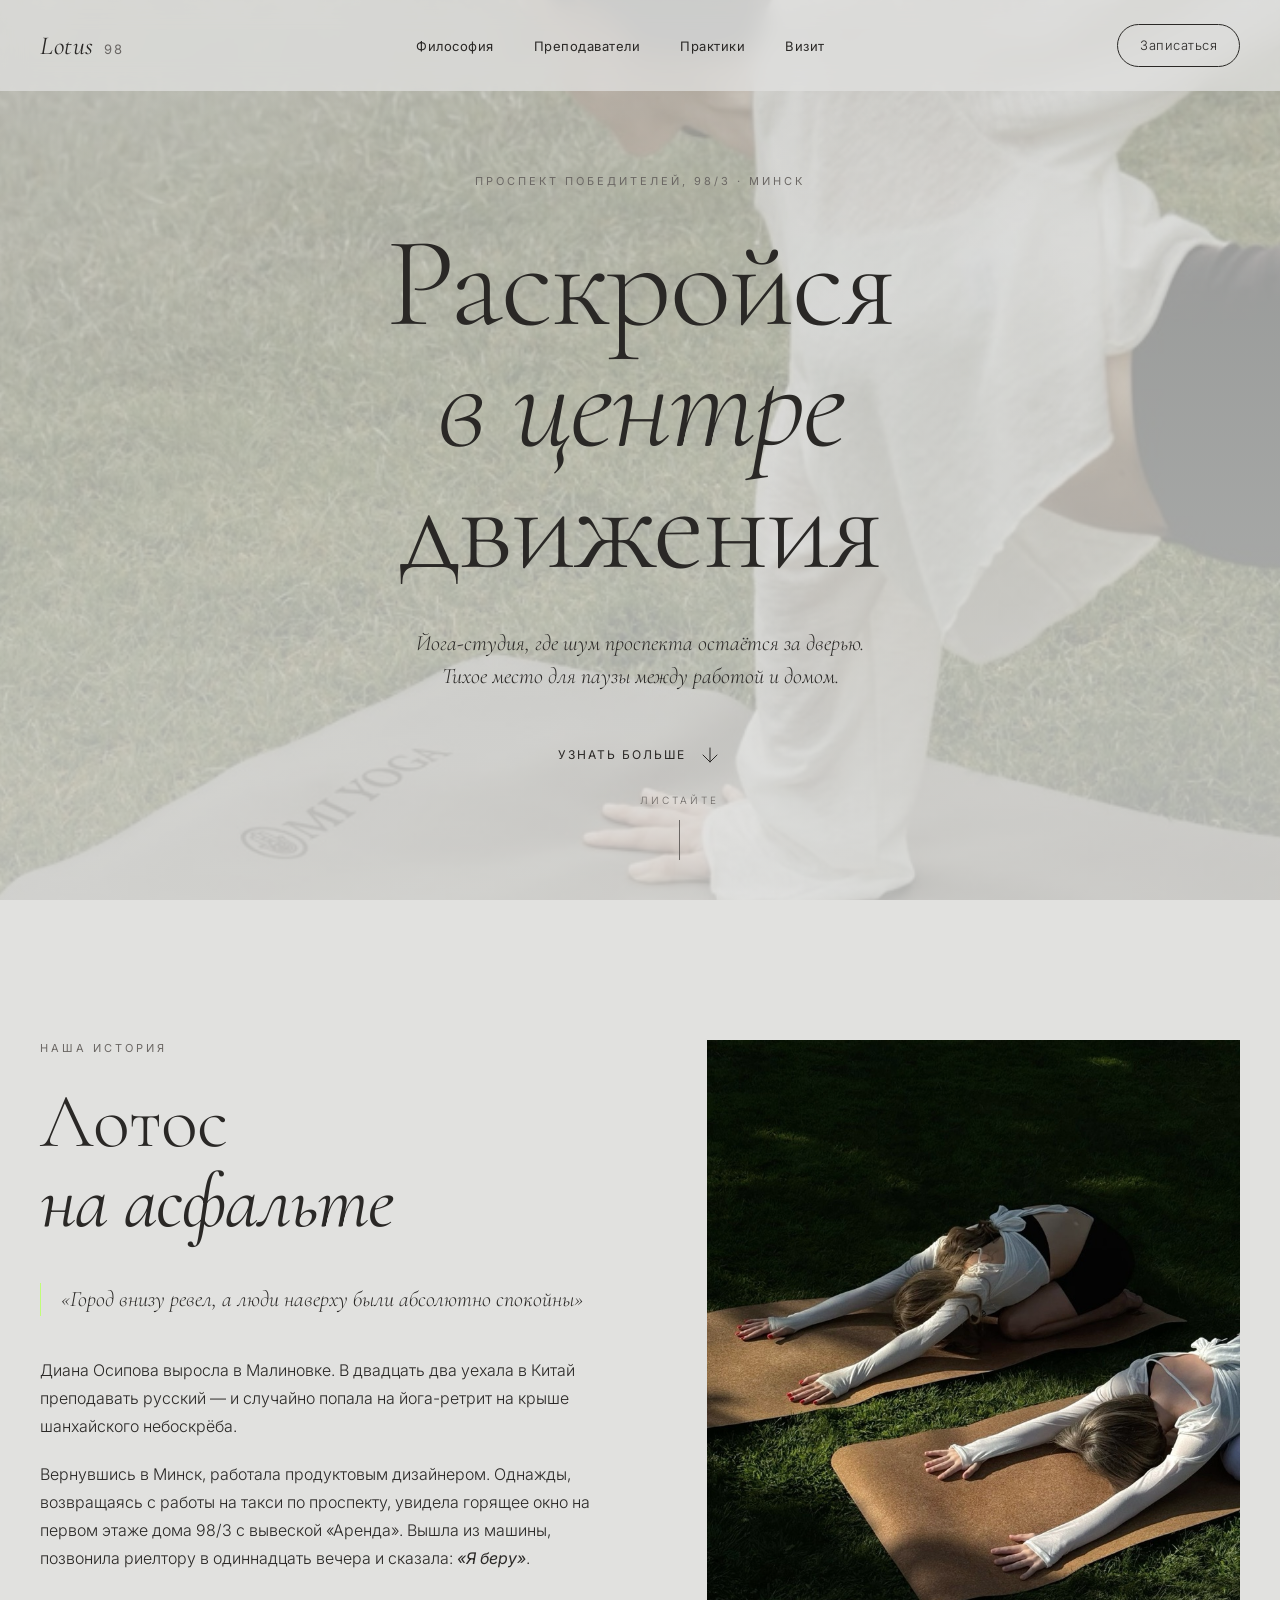
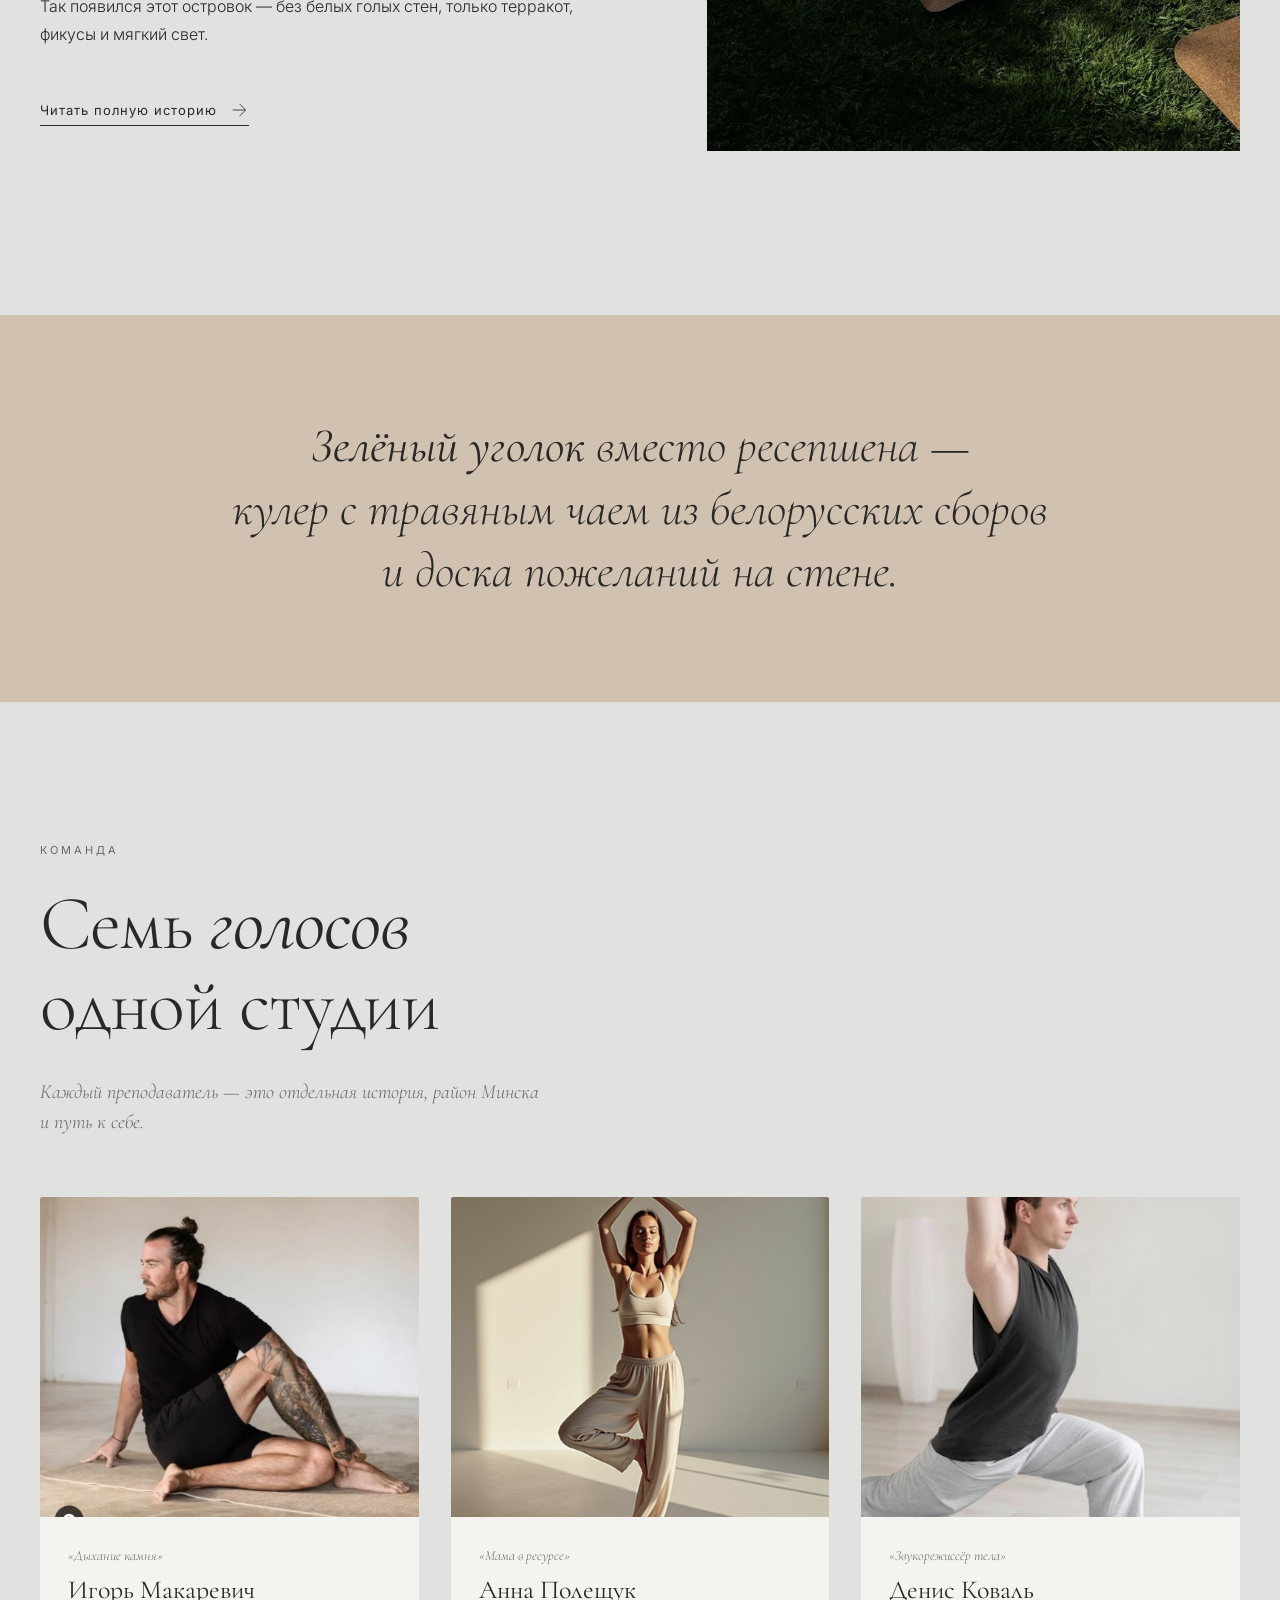
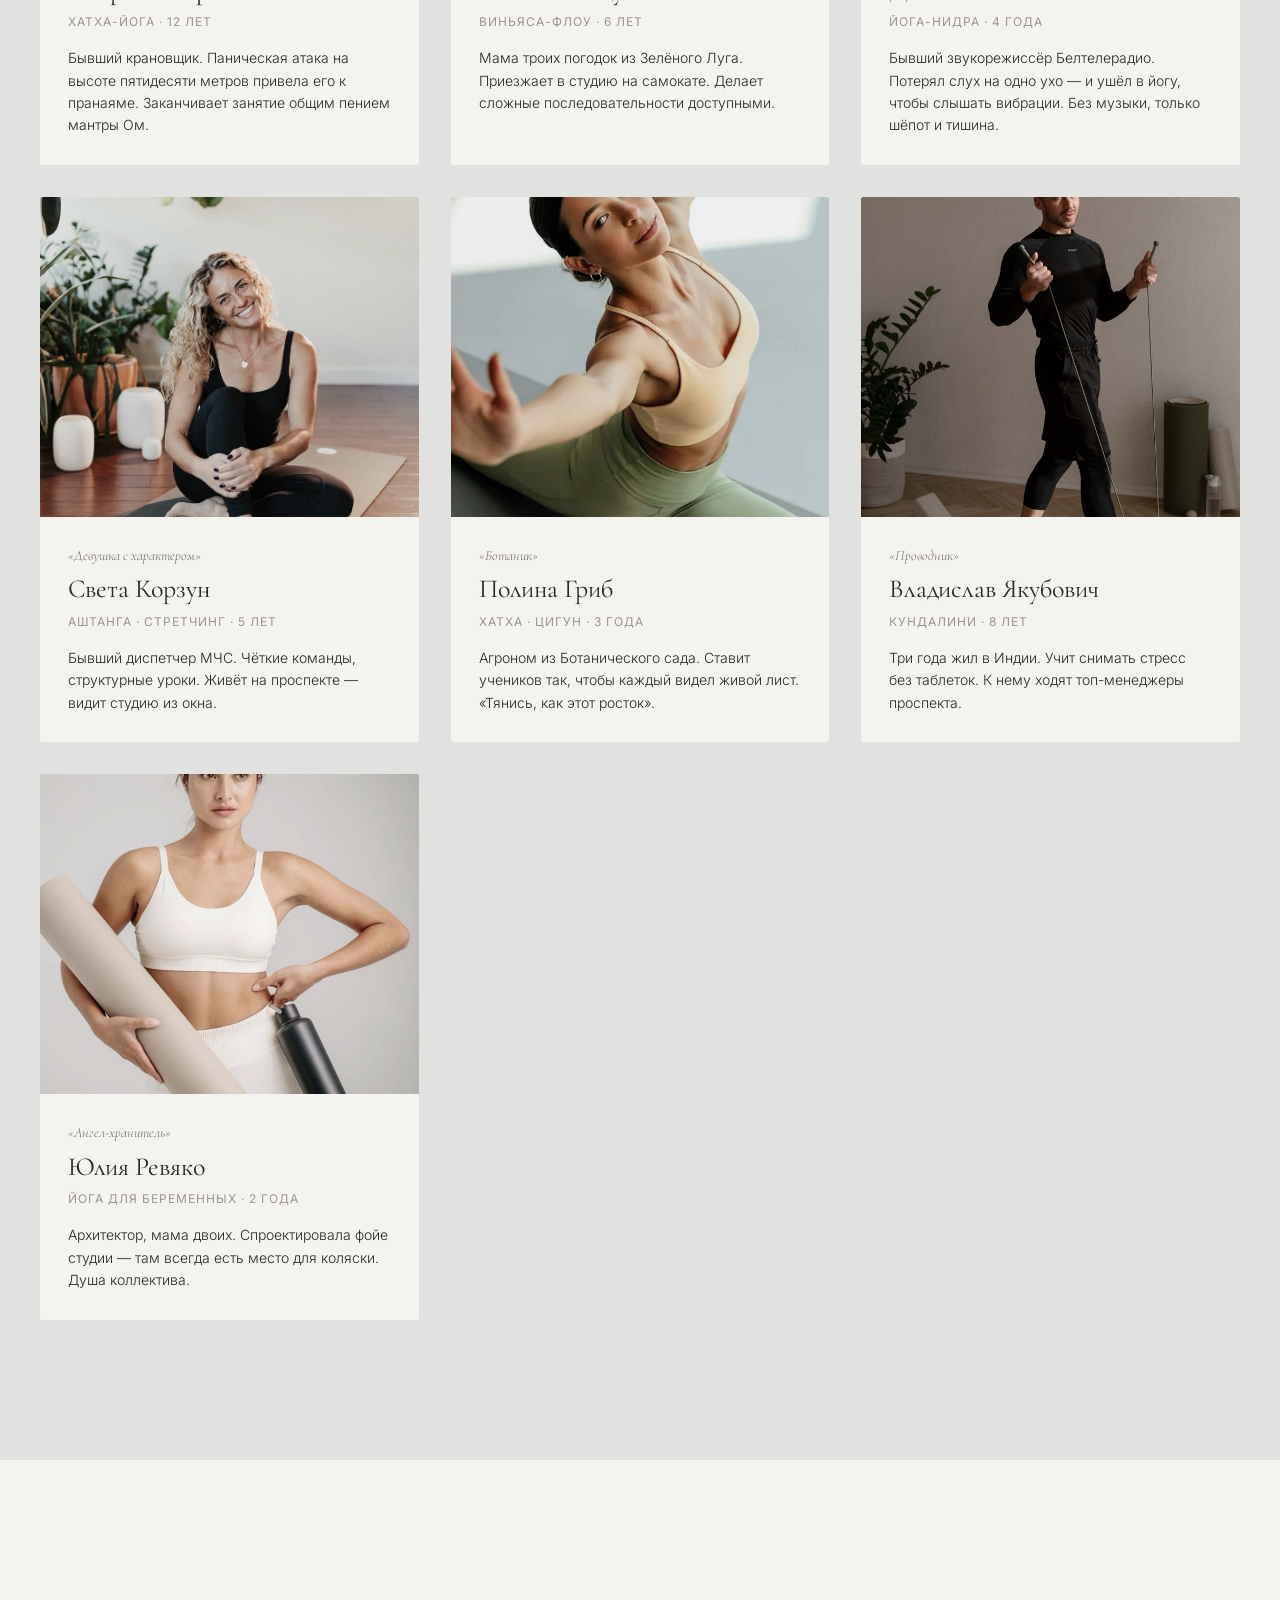
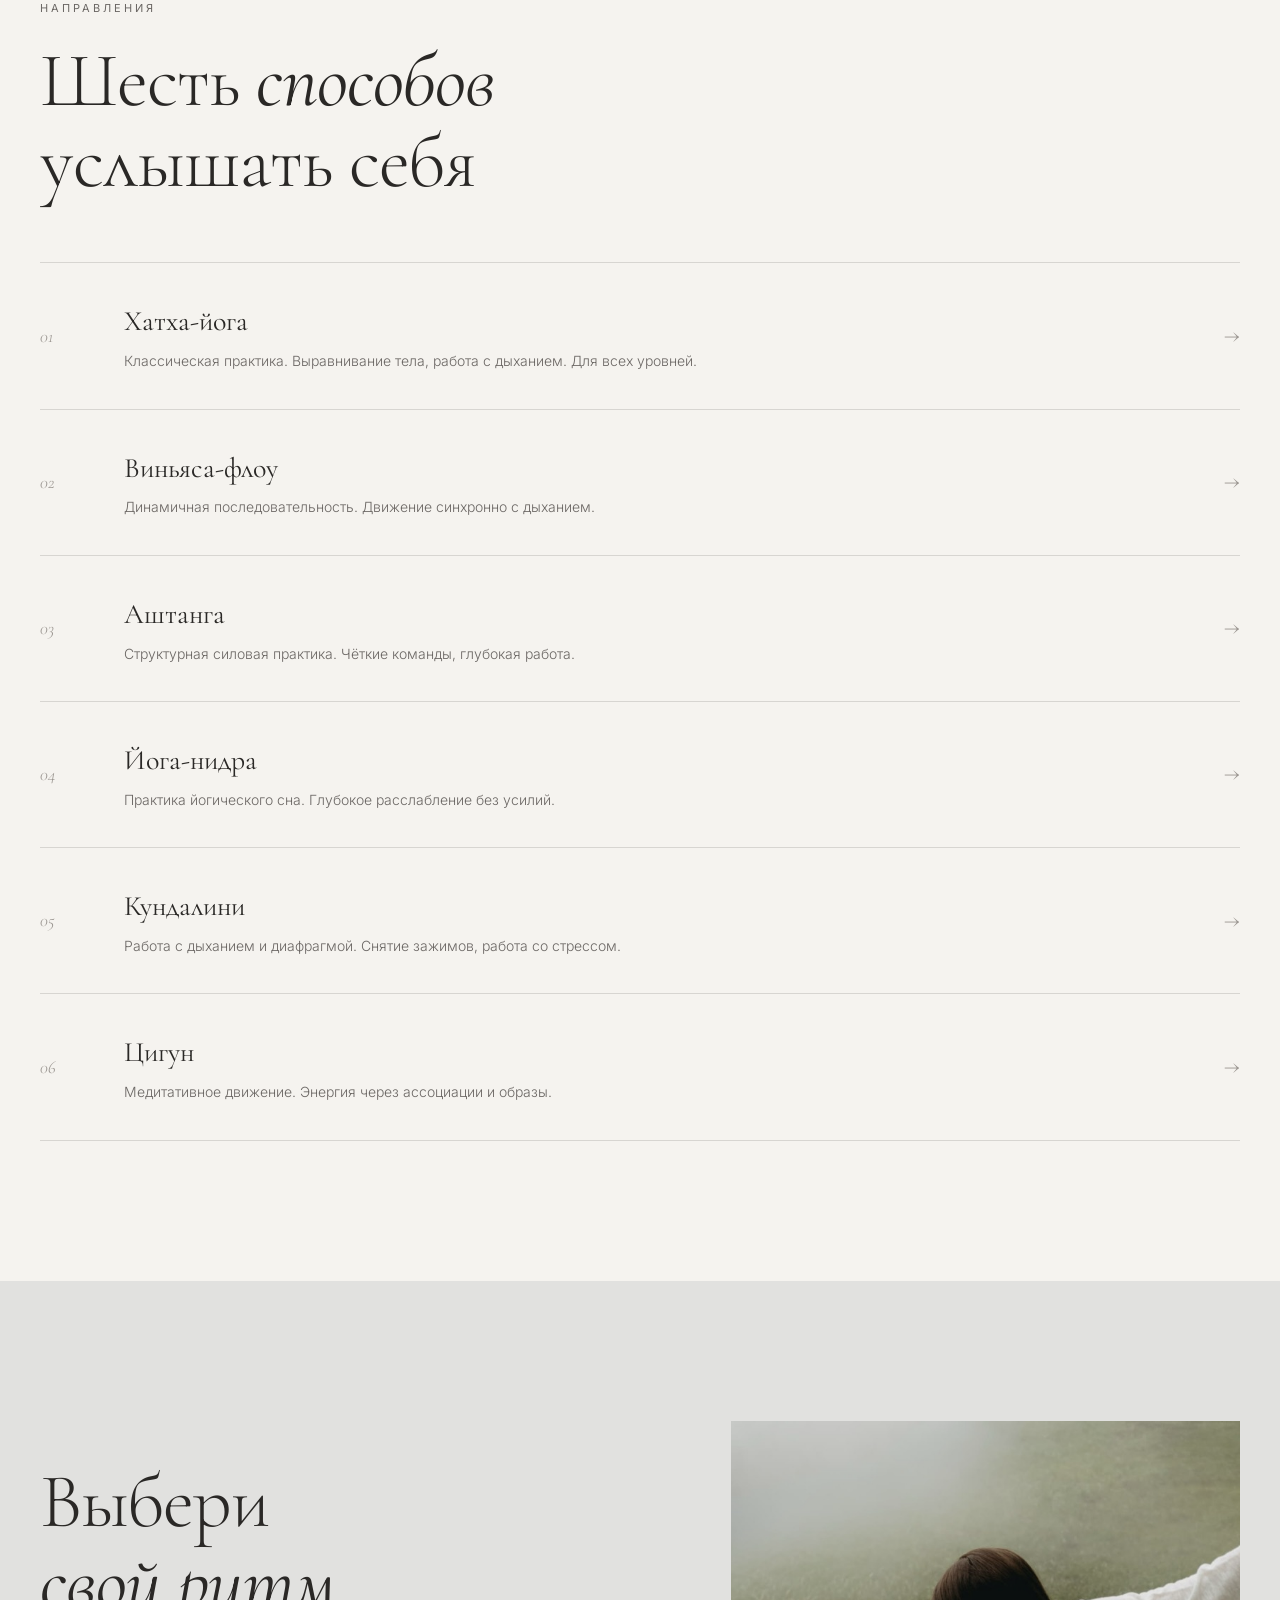
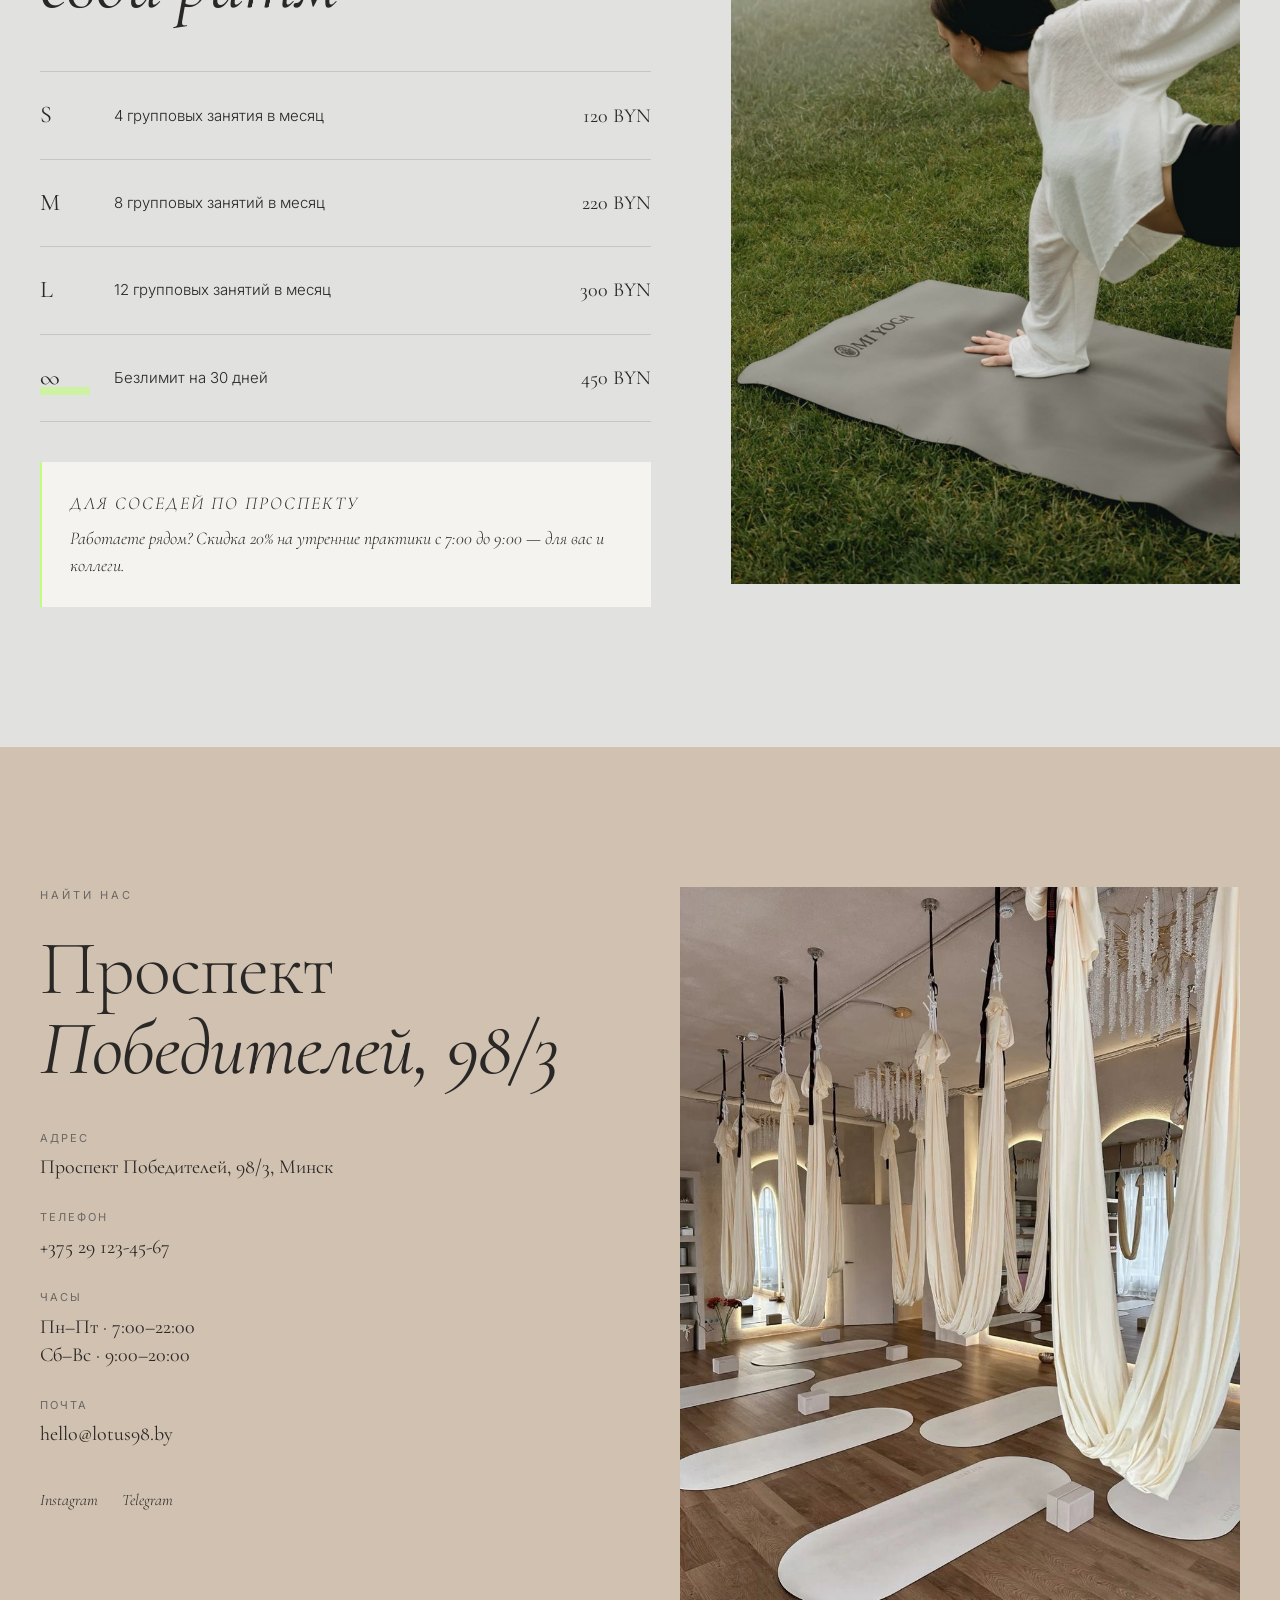
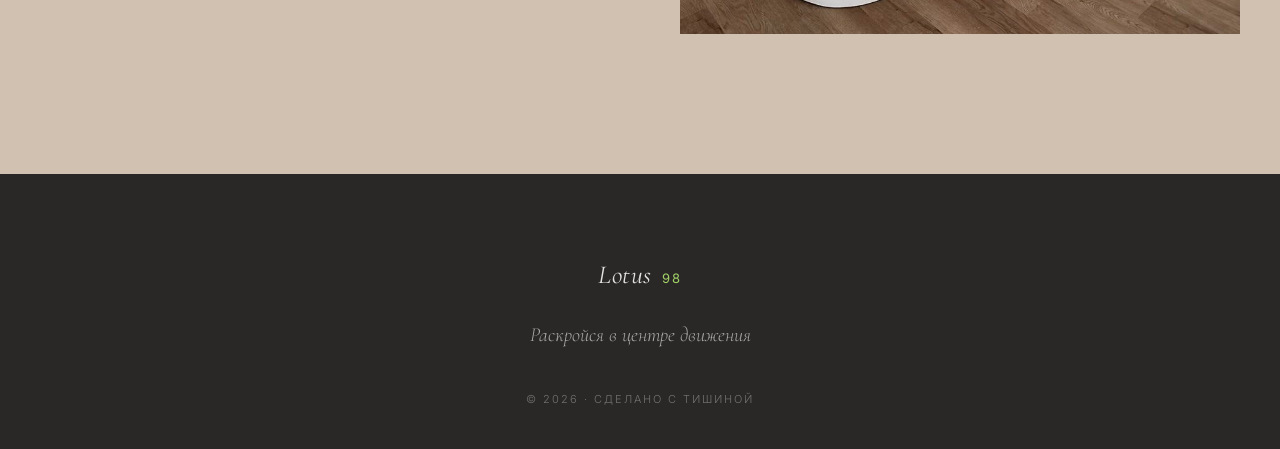
==== index.html @ 970f7fc1 "add 1" ====
<!DOCTYPE html>
<html lang="ru">
<head>
  <meta charset="UTF-8" />
  <meta name="viewport" content="width=device-width, initial-scale=1.0" />
  <title>LOTUS 98 — Раскройся в центре движения</title>
  <link rel="preconnect" href="https://fonts.googleapis.com" />
  <link rel="preconnect" href="https://fonts.gstatic.com" crossorigin />
  <link href="https://fonts.googleapis.com/css2?family=Cormorant+Garamond:ital,wght@0,300;0,400;0,500;1,300;1,400&family=EB+Garamond:ital,wght@0,400;0,500;1,400&family=Inter:wght@300;400&display=swap" rel="stylesheet" />
  <link rel="stylesheet" href="style.css" />
</head>
<body>

  <!-- Навигация -->
  <nav class="nav">
    <a href="#" class="nav-logo">
      <span class="logo-word">Lotus</span>
      <span class="logo-num">98</span>
    </a>
    <ul class="nav-links">
      <li><a href="#philosophy">Философия</a></li>
      <li><a href="#teachers">Преподаватели</a></li>
      <li><a href="#practice">Практики</a></li>
      <li><a href="#visit">Визит</a></li>
    </ul>
    <a href="#visit" class="nav-cta">Записаться</a>
    <button class="nav-burger" aria-label="Меню">
      <span></span><span></span>
    </button>
  </nav>

  <!-- Мобильное меню -->
  <div class="mobile-menu">
    <button class="mobile-close">×</button>
    <ul>
      <li><a href="#philosophy">Философия</a></li>
      <li><a href="#teachers">Преподаватели</a></li>
      <li><a href="#practice">Практики</a></li>
      <li><a href="#visit">Визит</a></li>
    </ul>
  </div>

  <!-- Hero -->
  <section class="hero">
    <div class="hero-bg">
      <!-- <img src="https://images.unsplash.com/photo-1545205597-3d9d02c29597?w=1600&q=80" alt="" /> -->
       <img src="img/main_02.jpg" alt="" />
    </div>
    <div class="hero-overlay"></div>
    <div class="hero-content">
      <p class="hero-eyebrow reveal">Проспект Победителей, 98/3 · Минск</p>
      <h1 class="hero-title reveal">
        Раскройся<br/>
        <em>в центре</em><br/>
        движения
      </h1>
      <p class="hero-sub reveal">
        Йога-студия, где шум проспекта остаётся за дверью.<br/>
        Тихое место для паузы между работой и домом.
      </p>
      <a href="#philosophy" class="hero-link reveal">
        <span>Узнать больше</span>
        <svg width="24" height="24" viewBox="0 0 24 24" fill="none">
          <path d="M12 5v14M5 12l7 7 7-7" stroke="currentColor" stroke-width="1" stroke-linecap="round"/>
        </svg>
      </a>
    </div>
    <div class="scroll-hint reveal">
      <span>листайте</span>
      <div class="scroll-line"></div>
    </div>
  </section>

  <!-- Философия -->
  <section class="philosophy" id="philosophy">
    <div class="container">
      <div class="philosophy-grid">
        <div class="philosophy-text">
          <p class="section-eyebrow reveal">Наша история</p>
          <h2 class="section-title reveal">
            Лотос<br/>
            <em>на асфальте</em>
          </h2>
          <p class="philosophy-quote reveal">
            «Город внизу ревел, а люди наверху были абсолютно спокойны»
          </p>
          <p class="philosophy-body reveal">
            Диана Осипова выросла в Малиновке. В двадцать два уехала в Китай преподавать русский — и случайно попала на йога-ретрит на крыше шанхайского небоскрёба.
          </p>
          <p class="philosophy-body reveal">
            Вернувшись в Минск, работала продуктовым дизайнером. Однажды, возвращаясь с работы на такси по проспекту, увидела горящее окно на первом этаже дома 98/3 с вывеской «Аренда». Вышла из машины, позвонила риелтору в одиннадцать вечера и сказала: <em>«Я беру»</em>.
          </p>
          <p class="philosophy-body reveal">
            Так появился этот островок — без белых голых стен, только терракот, фикусы и мягкий свет.
          </p>
          <!-- Кнопка теперь ВНУТРИ блока .philosophy-text -->
          <a href="about.html" class="story-link reveal">
            <span>Читать полную историю</span>
            <svg width="20" height="20" viewBox="0 0 24 24" fill="none">
              <path d="M5 12h14M13 5l7 7-7 7" stroke="currentColor" stroke-width="1" stroke-linecap="round"/>
            </svg>
          </a>
        </div>
        
        <div class="philosophy-visual">
          <div class="visual-img reveal">
            <img src="img/main_01.jpg" alt="" />
          </div>
          <div class="visual-img reveal" style="margin-top: 24px;">
            <!-- <img src="https://images.unsplash.com/photo-1588286840104-8957b019727f?w=800&q=80" alt="" /> -->
          </div>
        </div>
      </div>
    </div>
  </section>

  <!-- Цитата-разделитель -->
  <section class="quote-section">
    <div class="container">
      <blockquote class="big-quote reveal">
        <em>Зелёный уголок</em> вместо ресепшена —<br/>
        кулер с травяным чаем из белорусских сборов<br/>
        и доска пожеланий на стене.
      </blockquote>
    </div>
  </section>

  <!-- Преподаватели -->
  <section class="teachers" id="teachers">
    <div class="container">
      <p class="section-eyebrow reveal">Команда</p>
      <h2 class="section-title reveal">
        Семь <em>голосов</em><br/>
        одной студии
      </h2>
      <p class="section-sub reveal">
        Каждый преподаватель — это отдельная история, район Минска и путь к себе.
      </p>

      <div class="teachers-grid">
        <article class="teacher-card reveal">
          <div class="teacher-img">
            <img src="img/makarevich.jpg" alt="" />
          </div>
          <div class="teacher-body">
            <p class="teacher-nickname">«Дыхание камня»</p>
            <h3>Игорь Макаревич</h3>
            <p class="teacher-style">Хатха-йога · 12 лет</p>
            <p class="teacher-desc">Бывший крановщик. Паническая атака на высоте пятидесяти метров привела его к пранаяме. Заканчивает занятие общим пением мантры Ом.</p>
          </div>
        </article>

        <article class="teacher-card reveal">
          <div class="teacher-img">
            <img src="img/poleshyk.JPG" alt="" />
          </div>
          <div class="teacher-body">
            <p class="teacher-nickname">«Мама в ресурсе»</p>
            <h3>Анна Полещук</h3>
            <p class="teacher-style">Виньяса-флоу · 6 лет</p>
            <p class="teacher-desc">Мама троих погодок из Зелёного Луга. Приезжает в студию на самокате. Делает сложные последовательности доступными.</p>
          </div>
        </article>

        <article class="teacher-card reveal">
          <div class="teacher-img">
            <img src="img/koval.JPG" alt="" />
          </div>
          <div class="teacher-body">
            <p class="teacher-nickname">«Звукорежиссёр тела»</p>
            <h3>Денис Коваль</h3>
            <p class="teacher-style">Йога-нидра · 4 года</p>
            <p class="teacher-desc">Бывший звукорежиссёр Белтелерадио. Потерял слух на одно ухо — и ушёл в йогу, чтобы слышать вибрации. Без музыки, только шёпот и тишина.</p>
          </div>
        </article>

        <article class="teacher-card reveal">
          <div class="teacher-img">
            <img src="img/korzyn.jpg" alt="" />
          </div>
          <div class="teacher-body">
            <p class="teacher-nickname">«Девушка с характером»</p>
            <h3>Света Корзун</h3>
            <p class="teacher-style">Аштанга · стретчинг · 5 лет</p>
            <p class="teacher-desc">Бывший диспетчер МЧС. Чёткие команды, структурные уроки. Живёт на проспекте — видит студию из окна.</p>
          </div>
        </article>

        <article class="teacher-card reveal">
          <div class="teacher-img">
            <img src="img/grib.JPG" alt="" />
          </div>
          <div class="teacher-body">
            <p class="teacher-nickname">«Ботаник»</p>
            <h3>Полина Гриб</h3>
            <p class="teacher-style">Хатха · цигун · 3 года</p>
            <p class="teacher-desc">Агроном из Ботанического сада. Ставит учеников так, чтобы каждый видел живой лист. «Тянись, как этот росток».</p>
          </div>
        </article>

        <article class="teacher-card reveal">
          <div class="teacher-img">
            <img src="img/yakubovich.jpg" alt="" />
          </div>
          <div class="teacher-body">
            <p class="teacher-nickname">«Проводник»</p>
            <h3>Владислав Якубович</h3>
            <p class="teacher-style">Кундалини · 8 лет</p>
            <p class="teacher-desc">Три года жил в Индии. Учит снимать стресс без таблеток. К нему ходят топ-менеджеры проспекта.</p>
          </div>
        </article>

        <article class="teacher-card reveal">
          <div class="teacher-img">
            <img src="img/revako.jpg" alt="" />
          </div>
          <div class="teacher-body">
            <p class="teacher-nickname">«Ангел-хранитель»</p>
            <h3>Юлия Ревяко</h3>
            <p class="teacher-style">Йога для беременных · 2 года</p>
            <p class="teacher-desc">Архитектор, мама двоих. Спроектировала фойе студии — там всегда есть место для коляски. Душа коллектива.</p>
          </div>
        </article>
      </div>
    </div>
  </section>

  <!-- Практики -->
  <section class="practice" id="practice">
    <div class="container">
      <div class="practice-header">
        <p class="section-eyebrow reveal">Направления</p>
        <h2 class="section-title reveal">
          Шесть <em>способов</em><br/>
          услышать себя
        </h2>
      </div>
      <div class="practice-list">
        <div class="practice-item reveal">
          <span class="practice-num">01</span>
          <div class="practice-info">
            <h3>Хатха-йога</h3>
            <p>Классическая практика. Выравнивание тела, работа с дыханием. Для всех уровней.</p>
          </div>
          <span class="practice-arrow">→</span>
        </div>
        <div class="practice-item reveal">
          <span class="practice-num">02</span>
          <div class="practice-info">
            <h3>Виньяса-флоу</h3>
            <p>Динамичная последовательность. Движение синхронно с дыханием.</p>
          </div>
          <span class="practice-arrow">→</span>
        </div>
        <div class="practice-item reveal">
          <span class="practice-num">03</span>
          <div class="practice-info">
            <h3>Аштанга</h3>
            <p>Структурная силовая практика. Чёткие команды, глубокая работа.</p>
          </div>
          <span class="practice-arrow">→</span>
        </div>
        <div class="practice-item reveal">
          <span class="practice-num">04</span>
          <div class="practice-info">
            <h3>Йога-нидра</h3>
            <p>Практика йогического сна. Глубокое расслабление без усилий.</p>
          </div>
          <span class="practice-arrow">→</span>
        </div>
        <div class="practice-item reveal">
          <span class="practice-num">05</span>
          <div class="practice-info">
            <h3>Кундалини</h3>
            <p>Работа с дыханием и диафрагмой. Снятие зажимов, работа со стрессом.</p>
          </div>
          <span class="practice-arrow">→</span>
        </div>
        <div class="practice-item reveal">
          <span class="practice-num">06</span>
          <div class="practice-info">
            <h3>Цигун</h3>
            <p>Медитативное движение. Энергия через ассоциации и образы.</p>
          </div>
          <span class="practice-arrow">→</span>
        </div>
      </div>
    </div>
  </section>

  <!-- Визит / Тарифы -->
  <section class="visit" id="visit">
    <div class="container">
      <div class="visit-grid">
        <div class="visit-text">
          <p class="section-eyebrow reveal">Визит</p>
          <h2 class="section-title reveal">
            Выбери<br/>
            <em>свой ритм</em>
          </h2>
          <div class="tariffs-list">
            <div class="tariff reveal">
              <span class="tariff-name">S</span>
              <span class="tariff-desc">4 групповых занятия в месяц</span>
              <span class="tariff-price">120 BYN</span>
            </div>
            <div class="tariff reveal">
              <span class="tariff-name">M</span>
              <span class="tariff-desc">8 групповых занятий в месяц</span>
              <span class="tariff-price">220 BYN</span>
            </div>
            <div class="tariff reveal">
              <span class="tariff-name">L</span>
              <span class="tariff-desc">12 групповых занятий в месяц</span>
              <span class="tariff-price">300 BYN</span>
            </div>
            <div class="tariff reveal">
              <span class="tariff-name accent">∞</span>
              <span class="tariff-desc">Безлимит на 30 дней</span>
              <span class="tariff-price">450 BYN</span>
            </div>
          </div>
          <div class="promo-note reveal">
            <p class="promo-label">Для соседей по проспекту</p>
            <p>Работаете рядом? Скидка 20% на утренние практики с 7:00 до 9:00 — для вас и коллеги.</p>
          </div>
        </div>
        <div class="visit-visual reveal">
          <img src="img/main_02.jpg" alt="" />
        </div>
      </div>
    </div>
  </section>

  <!-- Контакты -->
  <section class="contact">
    <div class="container">
      <div class="contact-grid">
        <div class="contact-info">
          <p class="section-eyebrow reveal">Найти нас</p>
          <h2 class="section-title reveal">
            Проспект<br/>
            <em>Победителей, 98/3</em>
          </h2>
          <div class="contact-details reveal">
            <div class="contact-row">
              <span class="contact-label">Адрес</span>
              <p>Проспект Победителей, 98/3, Минск</p>
            </div>
            <div class="contact-row">
              <span class="contact-label">Телефон</span>
              <p>+375 29 123-45-67</p>
            </div>
            <div class="contact-row">
              <span class="contact-label">Часы</span>
              <p>Пн–Пт · 7:00–22:00<br/>Сб–Вс · 9:00–20:00</p>
            </div>
            <div class="contact-row">
              <span class="contact-label">Почта</span>
              <p>hello@lotus98.by</p>
            </div>
          </div>
          <div class="contact-socials reveal">
            <a href="#">Instagram</a>
            <a href="#">Telegram</a>
          </div>
        </div>
        <div class="contact-visual reveal">
          <img src="img/stydiya.JPG" alt="" />
        </div>
      </div>
    </div>
  </section>

  <!-- Футер -->
  <footer class="footer">
    <div class="container">
      <div class="footer-inner">
        <a href="#" class="footer-logo">
          <span class="logo-word">Lotus</span>
          <span class="logo-num">98</span>
        </a>
        <p class="footer-tagline">Раскройся в центре движения</p>
        <p class="footer-copy">© 2026 · Сделано с тишиной</p>
      </div>
    </div>
  </footer>

  <script src="script.js"></script>
</body>
</html>
---- style.css ----
/* ===== Переменные ===== */
:root {
  --bg: #E1E1DF;
  --bg-warm: #D0C1B1;
  --accent: #C0FD78;
  --ink: #2a2826;
  --ink-soft: #6b6764;
  --ink-faint: #9a9590;
  --paper: #f5f3ef;

  --font-serif: 'Cormorant Garamond', 'EB Garamond', Georgia, serif;
  --font-sans: 'Inter', -apple-system, sans-serif;

  --radius: 2px;
}

* {
  margin: 0;
  padding: 0;
  box-sizing: border-box;
}

html {
  scroll-behavior: smooth;
}

body {
  font-family: var(--font-sans);
  background: var(--bg);
  color: var(--ink);
  overflow-x: hidden;
  line-height: 1.6;
  font-weight: 300;
  -webkit-font-smoothing: antialiased;
  -moz-osx-font-smoothing: grayscale;
}

img {
  max-width: 100%;
  display: block;
}

em {
  font-style: italic;
  font-weight: 400;
}

.container {
  max-width: 1280px;
  margin: 0 auto;
  padding: 0 40px;
}

/* ===== Навигация ===== */
.nav {
  position: fixed;
  top: 0;
  left: 0;
  right: 0;
  padding: 24px 40px;
  display: flex;
  justify-content: space-between;
  align-items: center;
  z-index: 100;
  background: rgba(225, 225, 223, 0.75);
  backdrop-filter: blur(12px);
  -webkit-backdrop-filter: blur(12px);
  transition: padding 0.4s ease, background 0.4s ease;
}

.nav.scrolled {
  padding: 16px 40px;
  background: rgba(225, 225, 223, 0.92);
}

.nav-logo {
  display: flex;
  align-items: baseline;
  gap: 10px;
  text-decoration: none;
  color: var(--ink);
}

.logo-word {
  font-family: var(--font-serif);
  font-size: 26px;
  font-weight: 400;
  font-style: italic;
  letter-spacing: 0.5px;
}

.logo-num {
  font-family: var(--font-sans);
  font-size: 13px;
  font-weight: 400;
  color: var(--ink-soft);
  letter-spacing: 2px;
}

.nav-links {
  display: flex;
  gap: 40px;
  list-style: none;
}

.nav-links a {
  text-decoration: none;
  color: var(--ink);
  font-size: 13px;
  letter-spacing: 0.5px;
  font-weight: 400;
  position: relative;
  transition: color 0.3s ease;
}

.nav-links a::after {
  content: '';
  position: absolute;
  bottom: -4px;
  left: 0;
  width: 0;
  height: 1px;
  background: var(--ink);
  transition: width 0.4s ease;
}

.nav-links a:hover::after {
  width: 100%;
}

.nav-cta {
  text-decoration: none;
  color: var(--ink);
  font-size: 13px;
  letter-spacing: 0.5px;
  padding: 10px 22px;
  border: 1px solid var(--ink);
  border-radius: 100px;
  transition: all 0.4s ease;
}

.nav-cta:hover {
  background: var(--ink);
  color: var(--bg);
}

.nav-burger {
  display: none;
  flex-direction: column;
  gap: 6px;
  background: none;
  border: none;
  cursor: pointer;
  padding: 8px;
}

.nav-burger span {
  width: 22px;
  height: 1px;
  background: var(--ink);
  transition: all 0.3s ease;
}

/* ===== Мобильное меню ===== */
.mobile-menu {
  position: fixed;
  inset: 0;
  background: var(--bg);
  z-index: 200;
  display: flex;
  flex-direction: column;
  justify-content: center;
  align-items: center;
  opacity: 0;
  pointer-events: none;
  transition: opacity 0.5s ease;
}

.mobile-menu.active {
  opacity: 1;
  pointer-events: all;
}

.mobile-close {
  position: absolute;
  top: 24px;
  right: 28px;
  background: none;
  border: none;
  font-family: var(--font-serif);
  font-size: 40px;
  cursor: pointer;
  color: var(--ink);
  font-weight: 300;
}

.mobile-menu ul {
  list-style: none;
  text-align: center;
}

.mobile-menu li {
  margin: 28px 0;
}

.mobile-menu a {
  font-family: var(--font-serif);
  font-size: 36px;
  font-style: italic;
  color: var(--ink);
  text-decoration: none;
  font-weight: 300;
}

/* ===== Hero ===== */
.hero {
  position: relative;
  min-height: 100vh;
  display: flex;
  flex-direction: column;
  justify-content: center;
  align-items: center;
  text-align: center;
  padding: 120px 40px 80px;
  overflow: hidden;
}

.hero-bg {
  position: absolute;
  inset: 0;
  z-index: 0;
}

.hero-bg img {
  width: 100%;
  height: 100%;
  object-fit: cover;
  opacity: 0.55;
  filter: saturate(0.7) contrast(0.95);
}

.hero-overlay {
  position: absolute;
  inset: 0;
  background: linear-gradient(180deg, rgba(225, 225, 223, 0.3) 0%, rgba(225, 225, 223, 0.6) 100%);
  z-index: 1;
}

.hero-content {
  position: relative;
  z-index: 2;
  max-width: 900px;
}

.hero-eyebrow {
  font-family: var(--font-sans);
  font-size: 11px;
  letter-spacing: 3px;
  text-transform: uppercase;
  color: var(--ink-soft);
  margin-bottom: 32px;
  font-weight: 400;
}

.hero-title {
  font-family: var(--font-serif);
  font-size: clamp(56px, 10vw, 128px);
  font-weight: 300;
  line-height: 0.95;
  letter-spacing: -2px;
  color: var(--ink);
  margin-bottom: 40px;
}

.hero-title em {
  font-weight: 300;
}

.hero-sub {
  font-family: var(--font-serif);
  font-size: clamp(18px, 2vw, 22px);
  font-weight: 300;
  font-style: italic;
  color: var(--ink);
  max-width: 560px;
  margin: 0 auto 48px;
  line-height: 1.5;
}

.hero-link {
  display: inline-flex;
  align-items: center;
  gap: 12px;
  text-decoration: none;
  color: var(--ink);
  font-size: 12px;
  letter-spacing: 2px;
  text-transform: uppercase;
  font-weight: 400;
  transition: gap 0.4s ease;
}

.hero-link:hover {
  gap: 20px;
}

.scroll-hint {
  position: absolute;
  bottom: 40px;
  left: 50%;
  transform: translateX(-50%);
  display: flex;
  flex-direction: column;
  align-items: center;
  gap: 12px;
  z-index: 2;
}

.scroll-hint span {
  font-size: 10px;
  letter-spacing: 3px;
  text-transform: uppercase;
  color: var(--ink-soft);
}

.scroll-line {
  width: 1px;
  height: 40px;
  background: var(--ink-soft);
  animation: scrollPulse 2.5s ease-in-out infinite;
}

@keyframes scrollPulse {
  0%, 100% { transform: scaleY(0.4); opacity: 0.3; }
  50% { transform: scaleY(1); opacity: 1; }
}

/* ===== Секции ===== */
section {
  padding: 140px 0;
}

.section-eyebrow {
  font-size: 11px;
  letter-spacing: 3px;
  text-transform: uppercase;
  color: var(--ink-soft);
  margin-bottom: 24px;
  font-weight: 400;
}

.section-title {
  font-family: var(--font-serif);
  font-size: clamp(40px, 6vw, 80px);
  font-weight: 300;
  line-height: 1.05;
  letter-spacing: -1px;
  color: var(--ink);
  margin-bottom: 32px;
}

.section-sub {
  font-family: var(--font-serif);
  font-size: 20px;
  font-style: italic;
  font-weight: 300;
  color: var(--ink-soft);
  max-width: 500px;
  line-height: 1.5;
}

/* ===== Философия ===== */
.philosophy {
  background: var(--bg);
}

.philosophy-grid {
  display: grid;
  grid-template-columns: 1.1fr 1fr;
  gap: 80px;
  align-items: start;
}

.philosophy-quote {
  font-family: var(--font-serif);
  font-size: 22px;
  font-style: italic;
  font-weight: 300;
  color: var(--ink);
  padding-left: 20px;
  border-left: 1px solid var(--accent);
  margin: 40px 0;
  line-height: 1.5;
}

.philosophy-body {
  font-size: 16px;
  line-height: 1.75;
  color: var(--ink);
  margin-bottom: 20px;
  font-weight: 300;
}

.philosophy-body em {
  color: var(--ink);
  font-weight: 400;
}

.philosophy-visual img {
  width: 100%;
  height: auto;
  filter: saturate(0.85);
  transition: filter 0.6s ease;
}

.philosophy-visual img:hover {
  filter: saturate(1);
}

/* ===== Цитата-разделитель ===== */
.quote-section {
  padding: 100px 0;
  background: var(--bg-warm);
  text-align: center;
}

.big-quote {
  font-family: var(--font-serif);
  font-size: clamp(28px, 4vw, 48px);
  font-weight: 300;
  font-style: italic;
  line-height: 1.3;
  color: var(--ink);
  max-width: 900px;
  margin: 0 auto;
}

/* ===== Преподаватели ===== */
.teachers {
  background: var(--bg);
}

.teachers-grid {
  display: grid;
  grid-template-columns: repeat(3, 1fr);
  gap: 32px;
  margin-top: 60px;
}

.teacher-card {
  background: var(--paper);
  border-radius: var(--radius);
  overflow: hidden;
  transition: transform 0.6s ease;
  cursor: default;
}

.teacher-card:hover {
  transform: translateY(-6px);
}

.teacher-img {
  width: 100%;
  height: 320px;
  overflow: hidden;
}

.teacher-img img {
  width: 100%;
  height: 100%;
  object-fit: cover;
  filter: saturate(0.8);
  transition: transform 0.8s ease, filter 0.6s ease;
}

.teacher-card:hover .teacher-img img {
  transform: scale(1.04);
  filter: saturate(1);
}

.teacher-body {
  padding: 28px;
}

.teacher-nickname {
  font-family: var(--font-serif);
  font-size: 14px;
  font-style: italic;
  color: var(--ink-soft);
  margin-bottom: 8px;
}

.teacher-body h3 {
  font-family: var(--font-serif);
  font-size: 26px;
  font-weight: 400;
  color: var(--ink);
  margin-bottom: 8px;
  line-height: 1.1;
}

.teacher-style {
  font-size: 12px;
  letter-spacing: 1px;
  text-transform: uppercase;
  color: var(--ink-faint);
  margin-bottom: 16px;
  font-weight: 400;
}

.teacher-desc {
  font-size: 14px;
  line-height: 1.6;
  color: var(--ink);
  font-weight: 300;
}

/* ===== Практики ===== */
.practice {
  background: var(--paper);
}

.practice-header {
  margin-bottom: 60px;
}

.practice-list {
  display: flex;
  flex-direction: column;
  gap: 0;
  border-top: 1px solid rgba(42, 40, 38, 0.15);
}

.practice-item {
  display: grid;
  grid-template-columns: 60px 1fr 40px;
  gap: 24px;
  align-items: center;
  padding: 36px 0;
  border-bottom: 1px solid rgba(42, 40, 38, 0.15);
  cursor: default;
  transition: padding-left 0.4s ease;
}

.practice-item:hover {
  padding-left: 16px;
}

.practice-num {
  font-family: var(--font-serif);
  font-size: 18px;
  font-style: italic;
  color: var(--ink-faint);
  font-weight: 300;
}

.practice-info h3 {
  font-family: var(--font-serif);
  font-size: 28px;
  font-weight: 400;
  color: var(--ink);
  margin-bottom: 6px;
}

.practice-info p {
  font-size: 14px;
  color: var(--ink-soft);
  font-weight: 300;
}

.practice-arrow {
  font-family: var(--font-serif);
  font-size: 24px;
  color: var(--ink-faint);
  transition: transform 0.4s ease, color 0.4s ease;
  justify-self: end;
}

.practice-item:hover .practice-arrow {
  transform: translateX(6px);
  color: var(--ink);
}

/* ===== Визит ===== */
.visit {
  background: var(--bg);
}

.visit-grid {
  display: grid;
  grid-template-columns: 1.2fr 1fr;
  gap: 80px;
  align-items: start;
}

.tariffs-list {
  margin-top: 48px;
  display: flex;
  flex-direction: column;
  gap: 0;
  border-top: 1px solid rgba(42, 40, 38, 0.15);
}

.tariff {
  display: grid;
  grid-template-columns: 50px 1fr auto;
  gap: 24px;
  align-items: center;
  padding: 24px 0;
  border-bottom: 1px solid rgba(42, 40, 38, 0.15);
  transition: padding-left 0.4s ease;
  cursor: default;
}

.tariff:hover {
  padding-left: 12px;
}

.tariff-name {
  font-family: var(--font-serif);
  font-size: 24px;
  font-weight: 400;
  color: var(--ink);
}

.tariff-name.accent {
  color: var(--ink);
  position: relative;
}

.tariff-name.accent::after {
  content: '';
  position: absolute;
  bottom: 2px;
  left: 0;
  right: 0;
  height: 8px;
  background: var(--accent);
  opacity: 0.6;
  z-index: -1;
}

.tariff-desc {
  font-size: 15px;
  color: var(--ink);
  font-weight: 300;
}

.tariff-price {
  font-family: var(--font-serif);
  font-size: 20px;
  font-weight: 400;
  color: var(--ink);
}

.promo-note {
  margin-top: 40px;
  padding: 28px;
  background: var(--paper);
  border-left: 2px solid var(--accent);
}

.promo-label {
  font-size: 11px;
  letter-spacing: 2px;
  text-transform: uppercase;
  color: var(--ink-soft);
  margin-bottom: 8px;
  font-weight: 400;
}

.promo-note p {
  font-family: var(--font-serif);
  font-size: 18px;
  font-style: italic;
  color: var(--ink);
  line-height: 1.5;
  font-weight: 300;
}

.visit-visual img {
  width: 100%;
  height: auto;
  filter: saturate(0.85);
}

/* ===== Контакты ===== */
.contact {
  background: var(--bg-warm);
}

.contact-grid {
  display: grid;
  grid-template-columns: 1fr 1fr;
  gap: 80px;
  align-items: start;
}

.contact-details {
  margin-top: 40px;
  display: flex;
  flex-direction: column;
  gap: 28px;
}

.contact-row {
  display: flex;
  flex-direction: column;
  gap: 6px;
}

.contact-label {
  font-size: 11px;
  letter-spacing: 2px;
  text-transform: uppercase;
  color: var(--ink-soft);
  font-weight: 400;
}

.contact-row p {
  font-family: var(--font-serif);
  font-size: 20px;
  color: var(--ink);
  font-weight: 400;
  line-height: 1.4;
}

.contact-socials {
  margin-top: 40px;
  display: flex;
  gap: 24px;
}

.contact-socials a {
  font-family: var(--font-serif);
  font-size: 16px;
  font-style: italic;
  color: var(--ink);
  text-decoration: none;
  border-bottom: 1px solid transparent;
  transition: border-color 0.3s ease;
  padding-bottom: 2px;
}

.contact-socials a:hover {
  border-color: var(--ink);
}

.contact-visual img {
  width: 100%;
  height: auto;
  filter: saturate(0.85);
}

/* ===== Футер ===== */
.footer {
  background: var(--ink);
  color: var(--bg);
  padding: 80px 0 40px;
  text-align: center;
}

.footer-logo {
  display: inline-flex;
  align-items: baseline;
  gap: 10px;
  text-decoration: none;
  margin-bottom: 24px;
}

.footer-logo .logo-word {
  color: var(--bg);
}

.footer-logo .logo-num {
  color: var(--accent);
  opacity: 0.8;
}

.footer-tagline {
  font-family: var(--font-serif);
  font-size: 20px;
  font-style: italic;
  font-weight: 300;
  color: rgba(225, 225, 223, 0.7);
  margin-bottom: 40px;
}

.footer-copy {
  font-size: 11px;
  letter-spacing: 2px;
  text-transform: uppercase;
  color: rgba(225, 225, 223, 0.4);
}

/* ===== Reveal ===== */
.reveal {
  opacity: 0;
  transform: translateY(30px);
  transition: opacity 1.2s ease, transform 1.2s ease;
}

.reveal.visible {
  opacity: 1;
  transform: translateY(0);
}

/* ===== Адаптив ===== */
@media (max-width: 960px) {
  .container {
    padding: 0 24px;
  }
  
  .nav {
    padding: 20px 24px;
  }
  
  .nav-links,
  .nav-cta {
    display: none;
  }
  
  .nav-burger {
    display: flex;
  }
  
  section {
    padding: 80px 0;
  }
  
  .philosophy-grid,
  .visit-grid,
  .contact-grid {
    grid-template-columns: 1fr;
    gap: 48px;
  }
  
  .teachers-grid {
    grid-template-columns: 1fr;
    gap: 24px;
  }
  
  .teacher-img {
    height: 360px;
  }
  
  .practice-item {
    grid-template-columns: 40px 1fr 30px;
    gap: 16px;
    padding: 24px 0;
  }
  
  .practice-info h3 {
    font-size: 22px;
  }
  
  .tariff {
    grid-template-columns: 40px 1fr auto;
    gap: 16px;
  }
  
  .hero {
    padding: 100px 24px 60px;
  }
}

@media (max-width: 480px) {
  .hero-title {
    letter-spacing: -1px;
  }
  
  .section-title {
    letter-spacing: -0.5px;
  }
  
  .teacher-body {
    padding: 20px;
  }
  
  .teacher-body h3 {
    font-size: 22px;
  }
}
/* ===== Кнопка "Читать полную историю" ===== */
.story-link {
  display: inline-flex;
  align-items: center;
  gap: 12px;
  margin-top: 32px;
  text-decoration: none;
  color: var(--ink);
  font-size: 13px;
  letter-spacing: 1px;
  font-weight: 400;
  border-bottom: 1px solid var(--ink);
  padding-bottom: 4px;
  transition: gap 0.4s ease, border-color 0.4s ease, color 0.4s ease;
}

.story-link:hover {
  gap: 20px;
  border-color: var(--accent);
  color: var(--ink-soft);
}

.story-link svg {
  transition: transform 0.4s ease;
}

.story-link:hover svg {
  transform: translateX(4px);
}
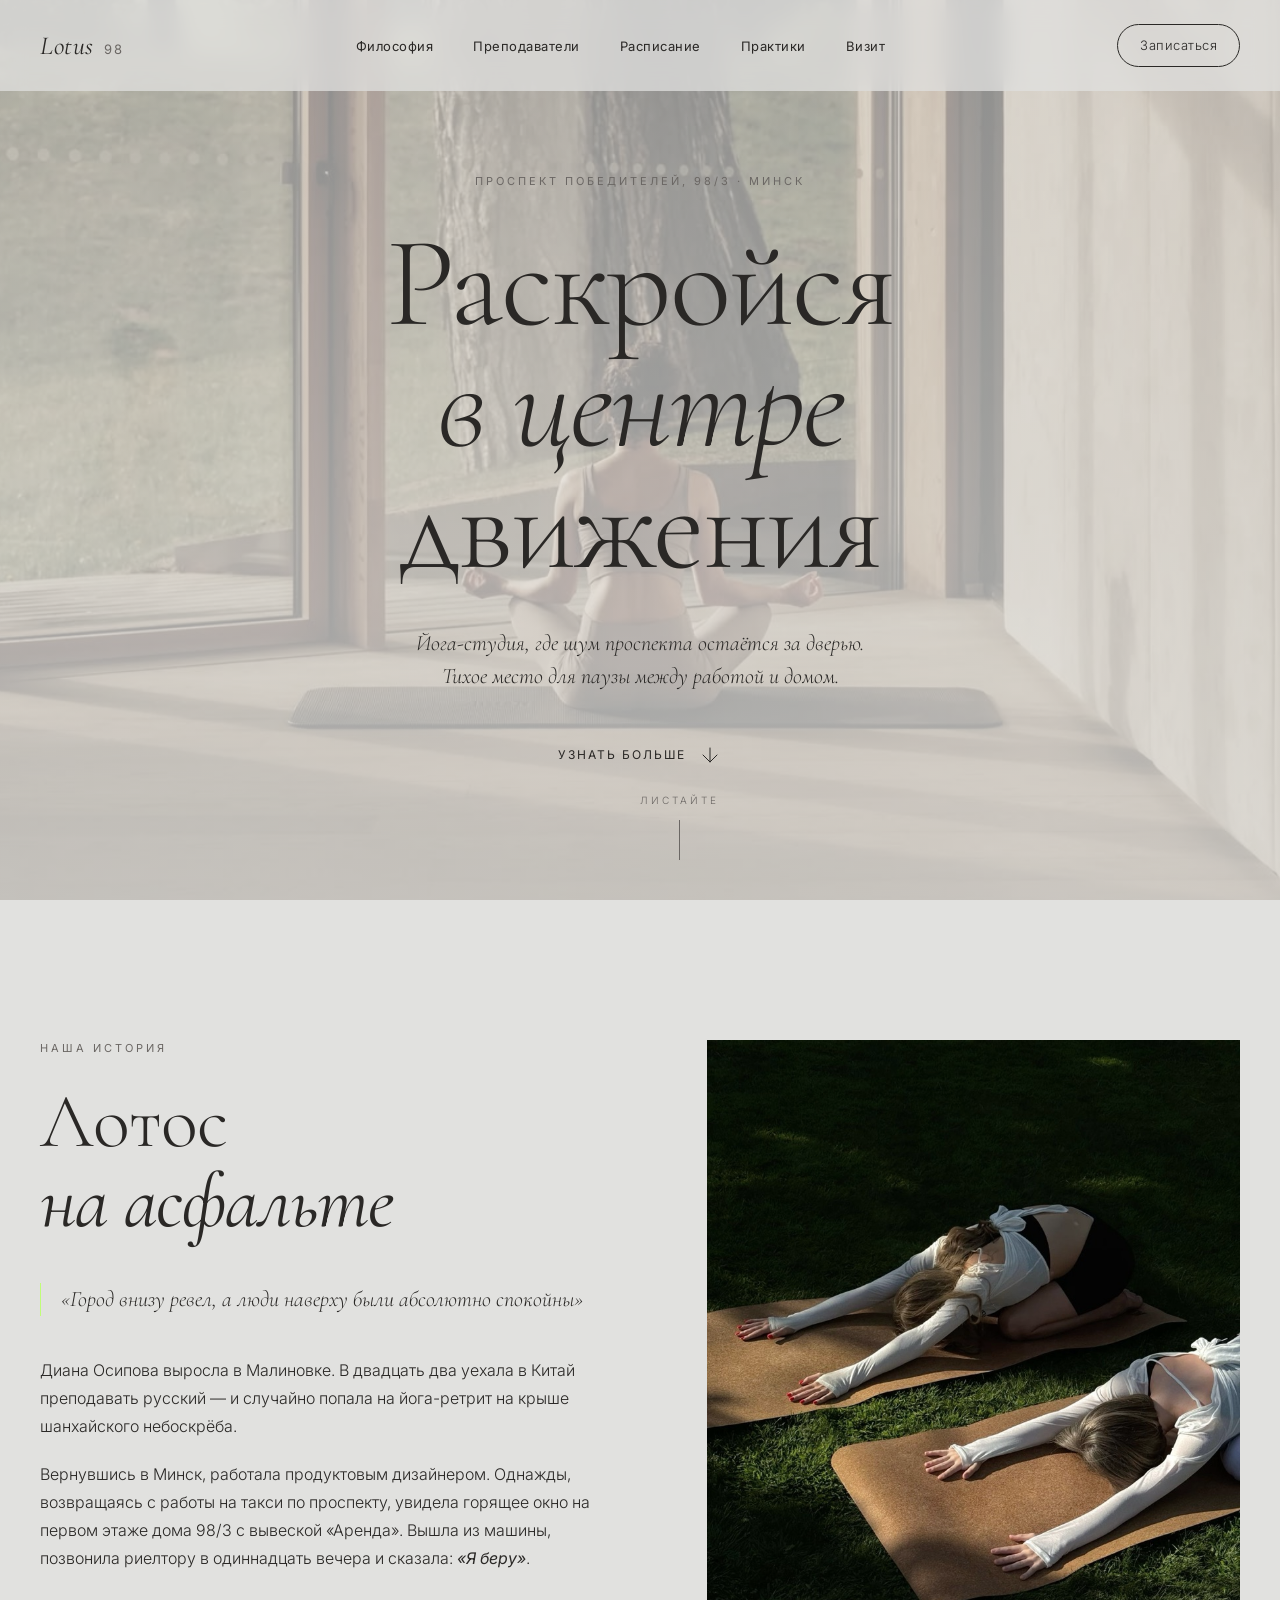
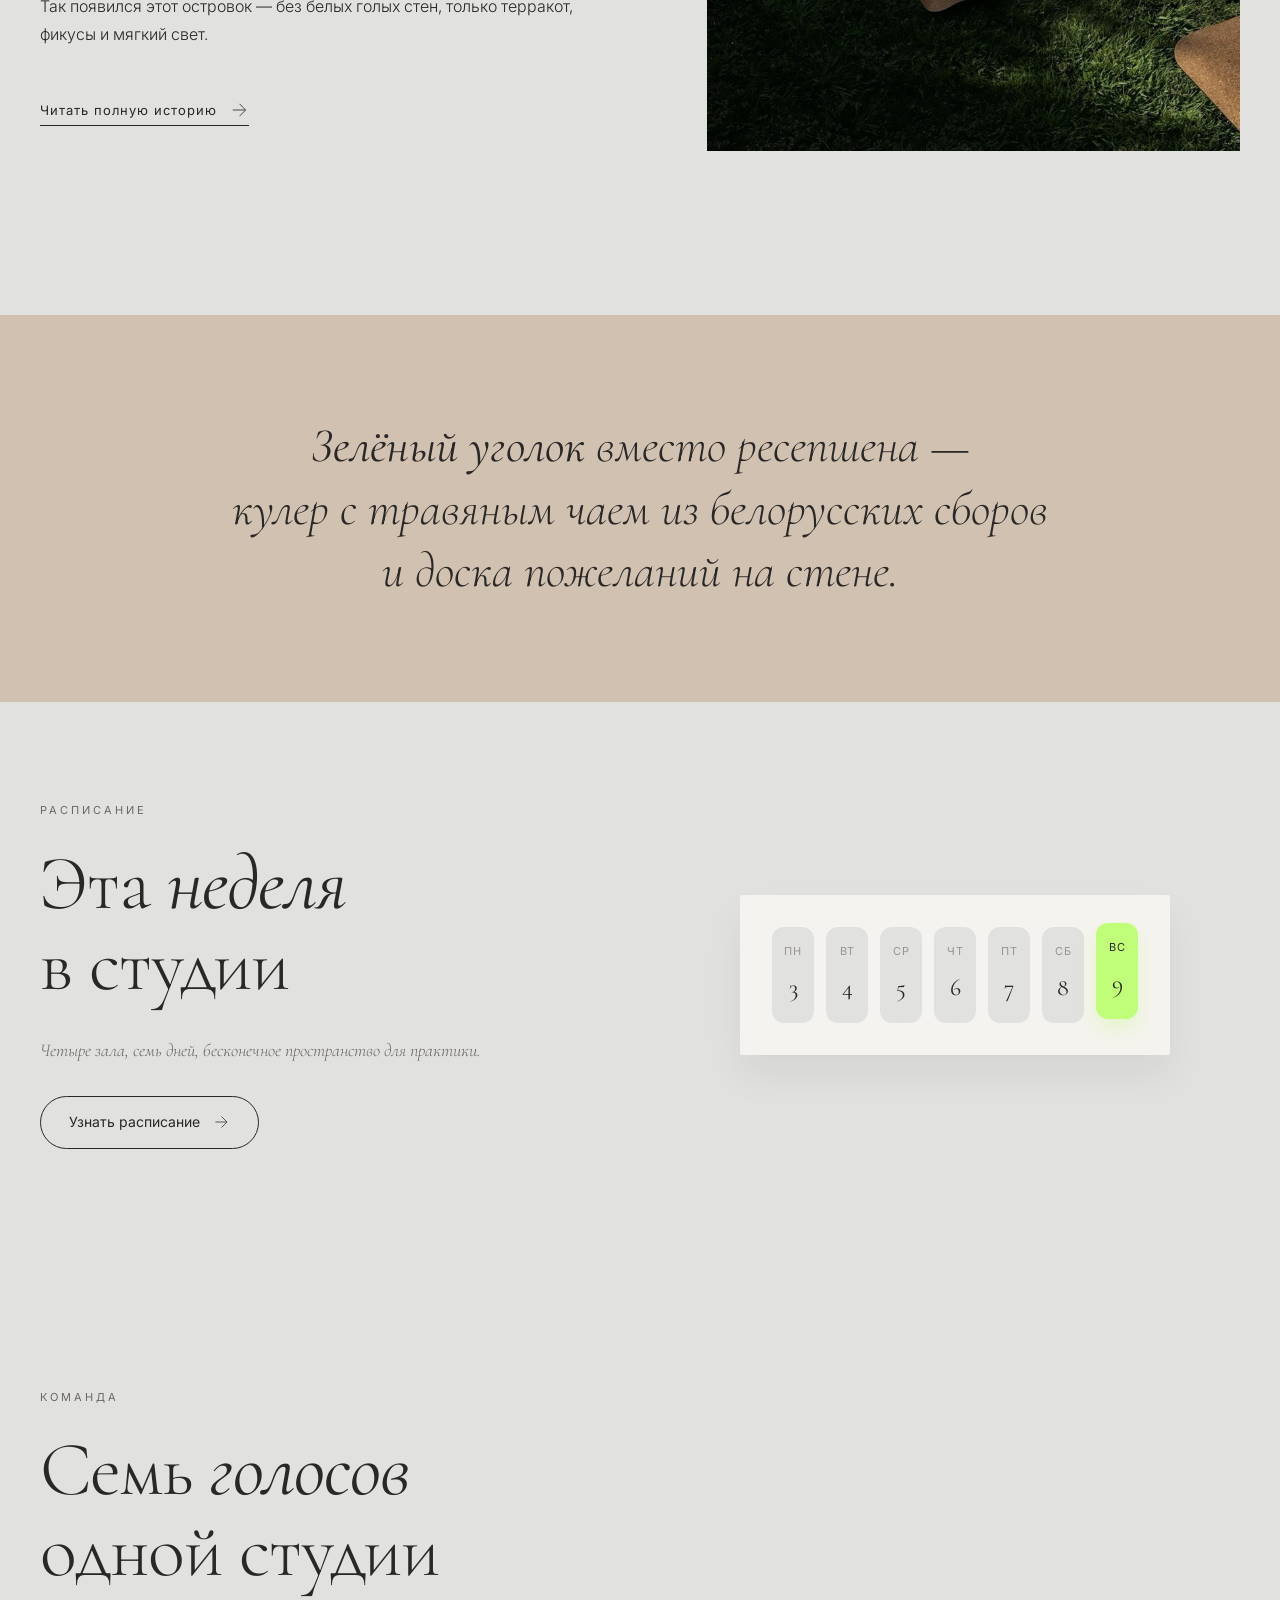
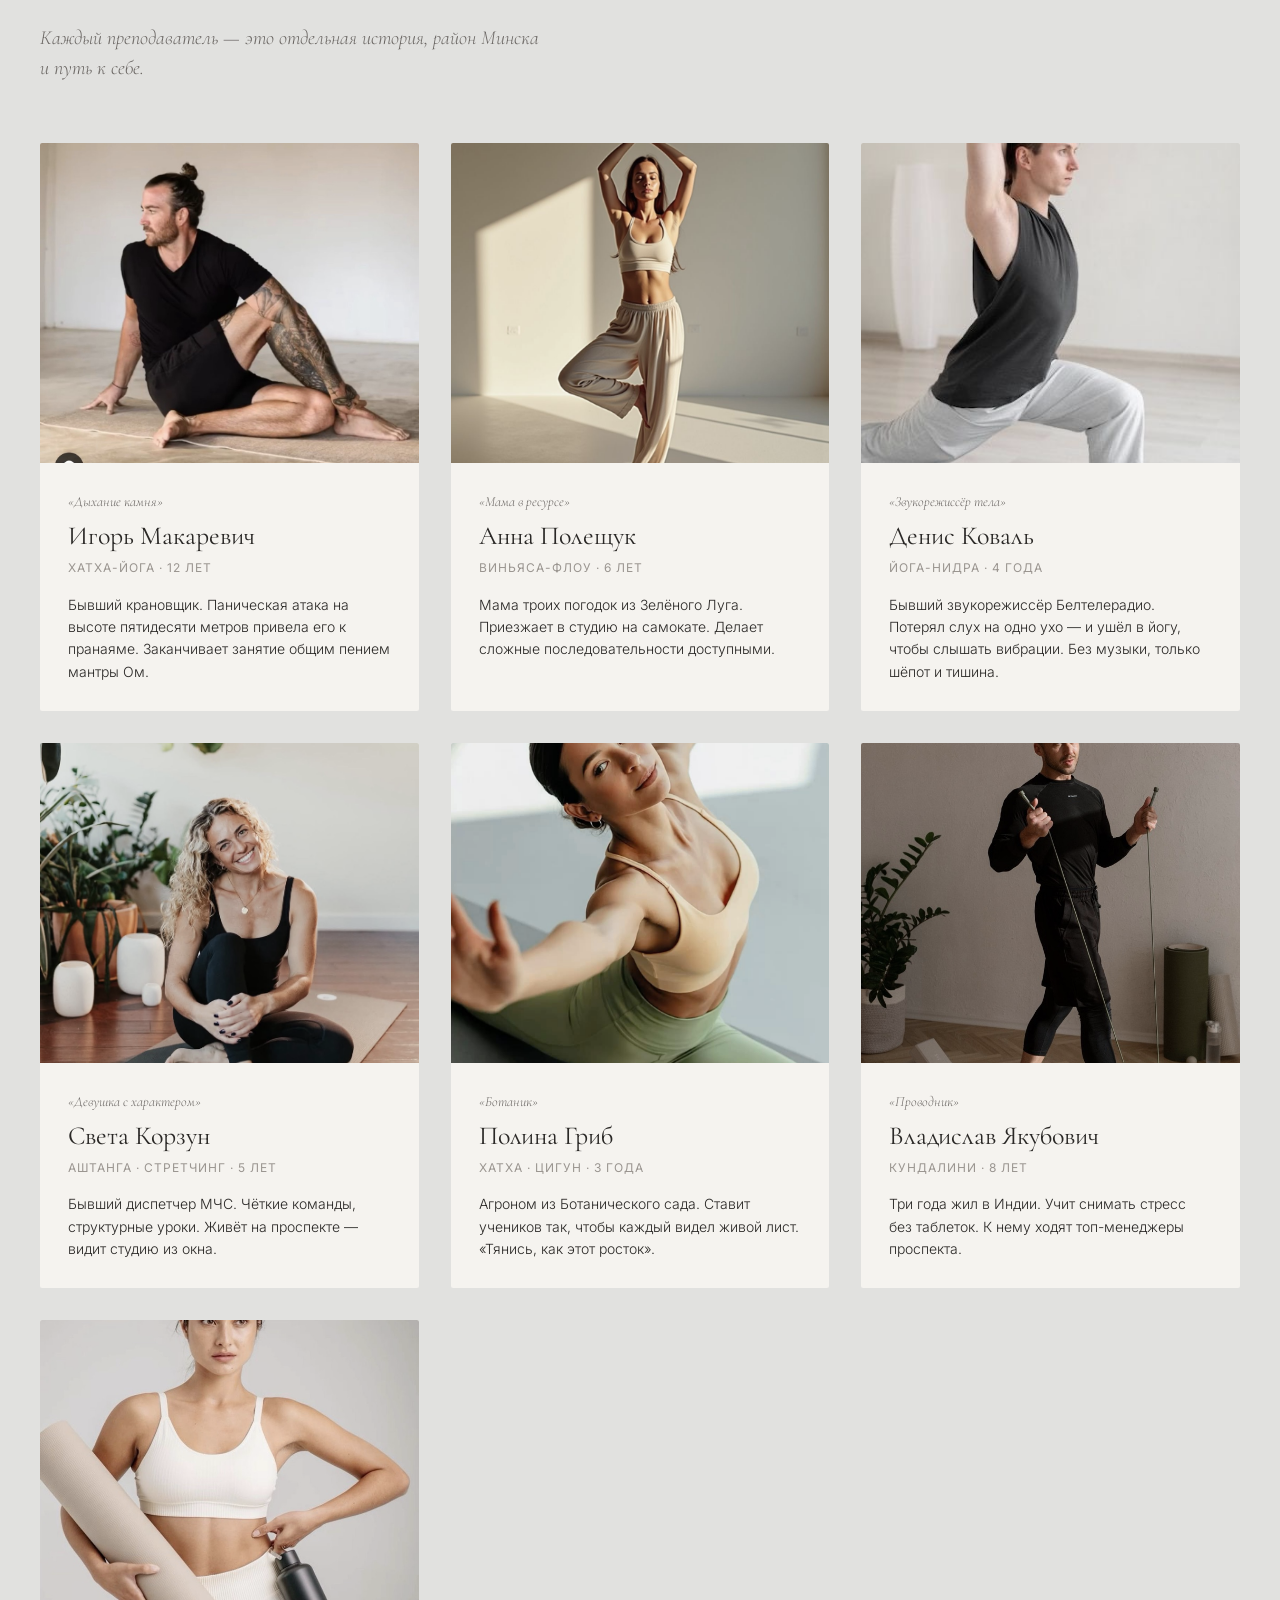
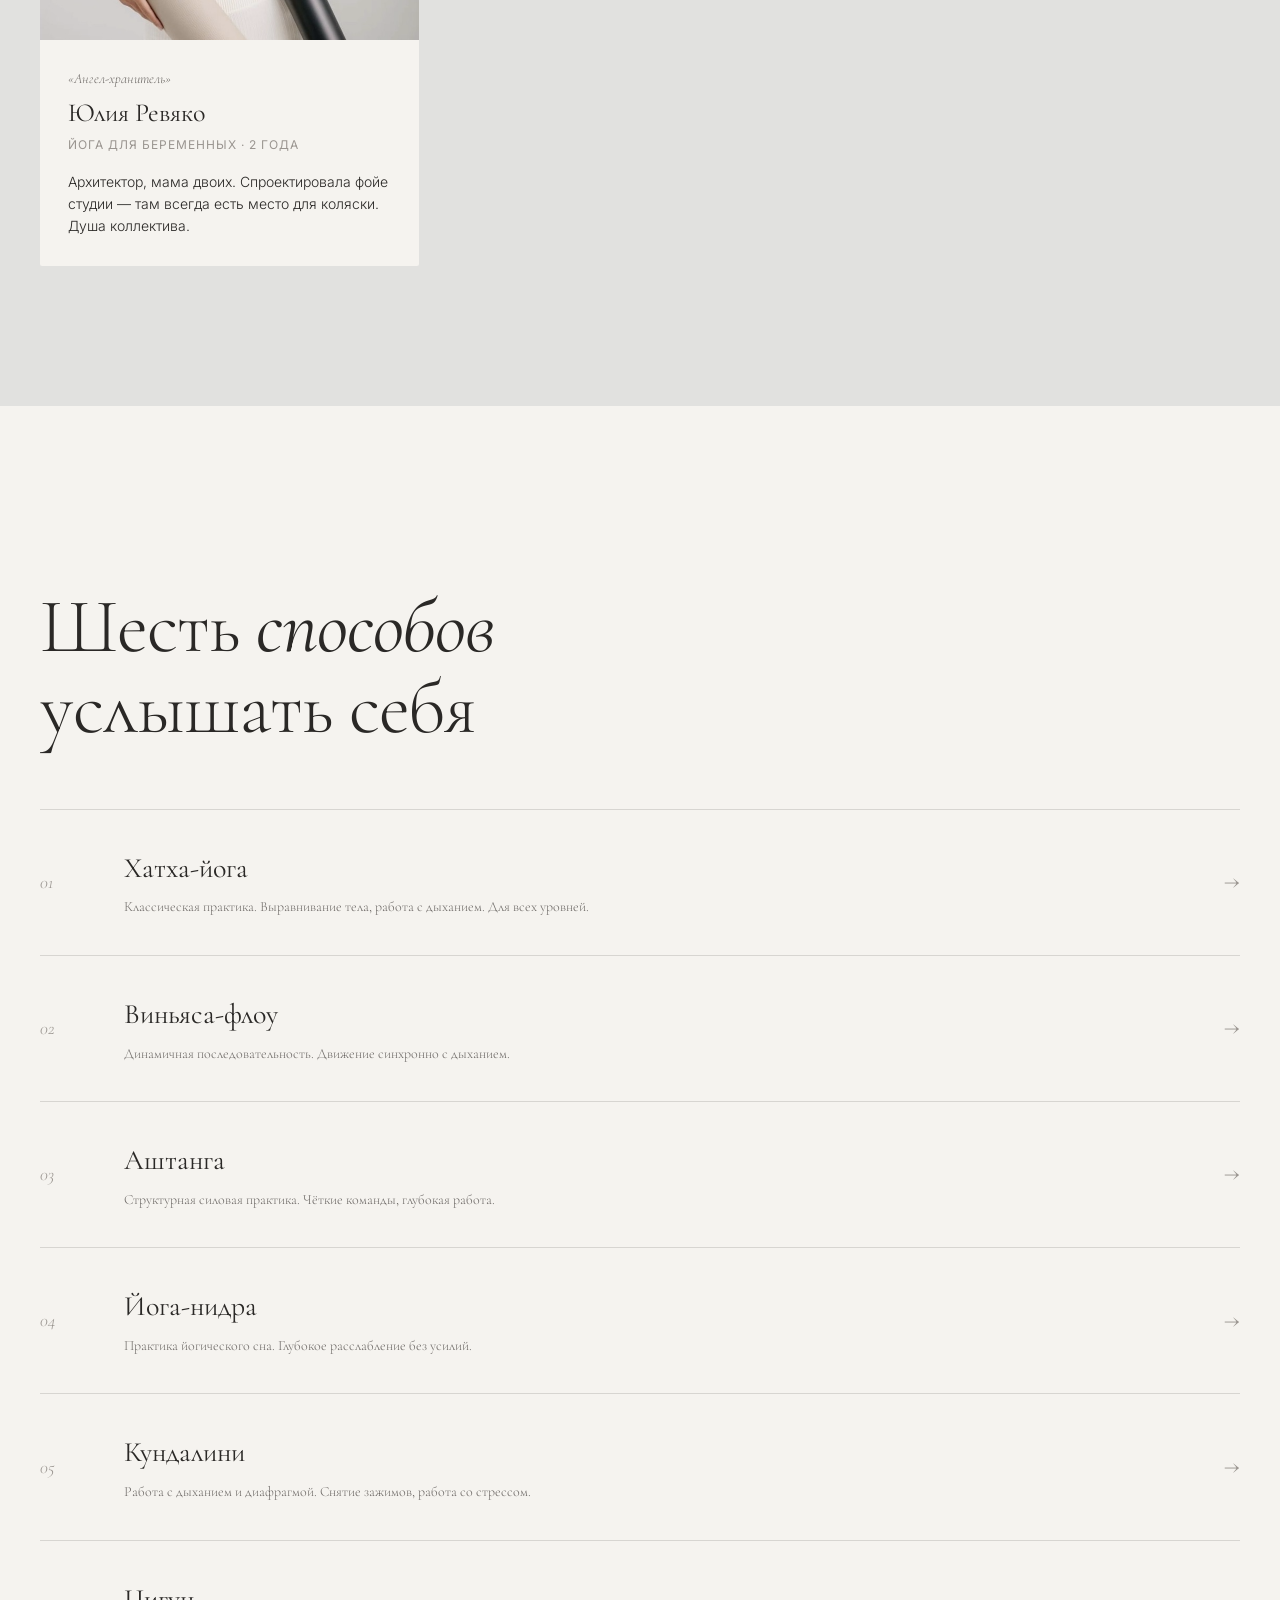
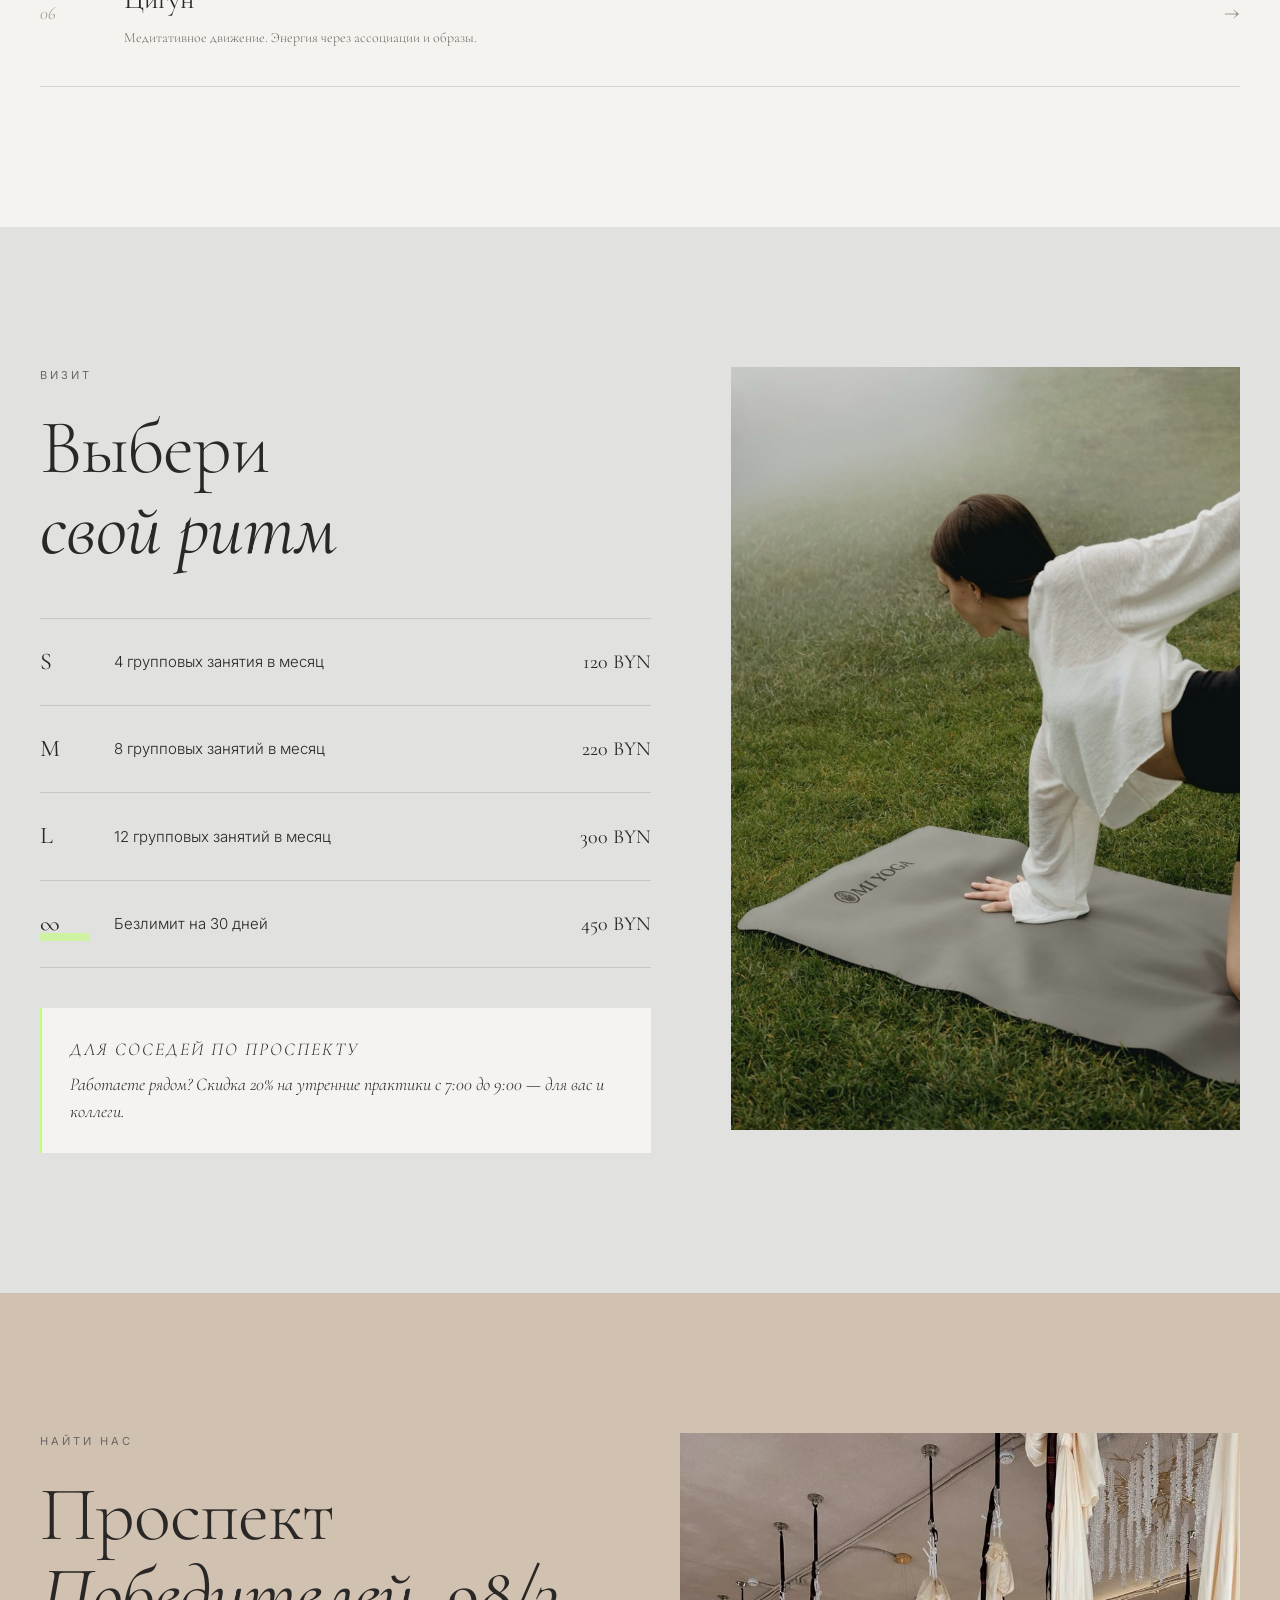
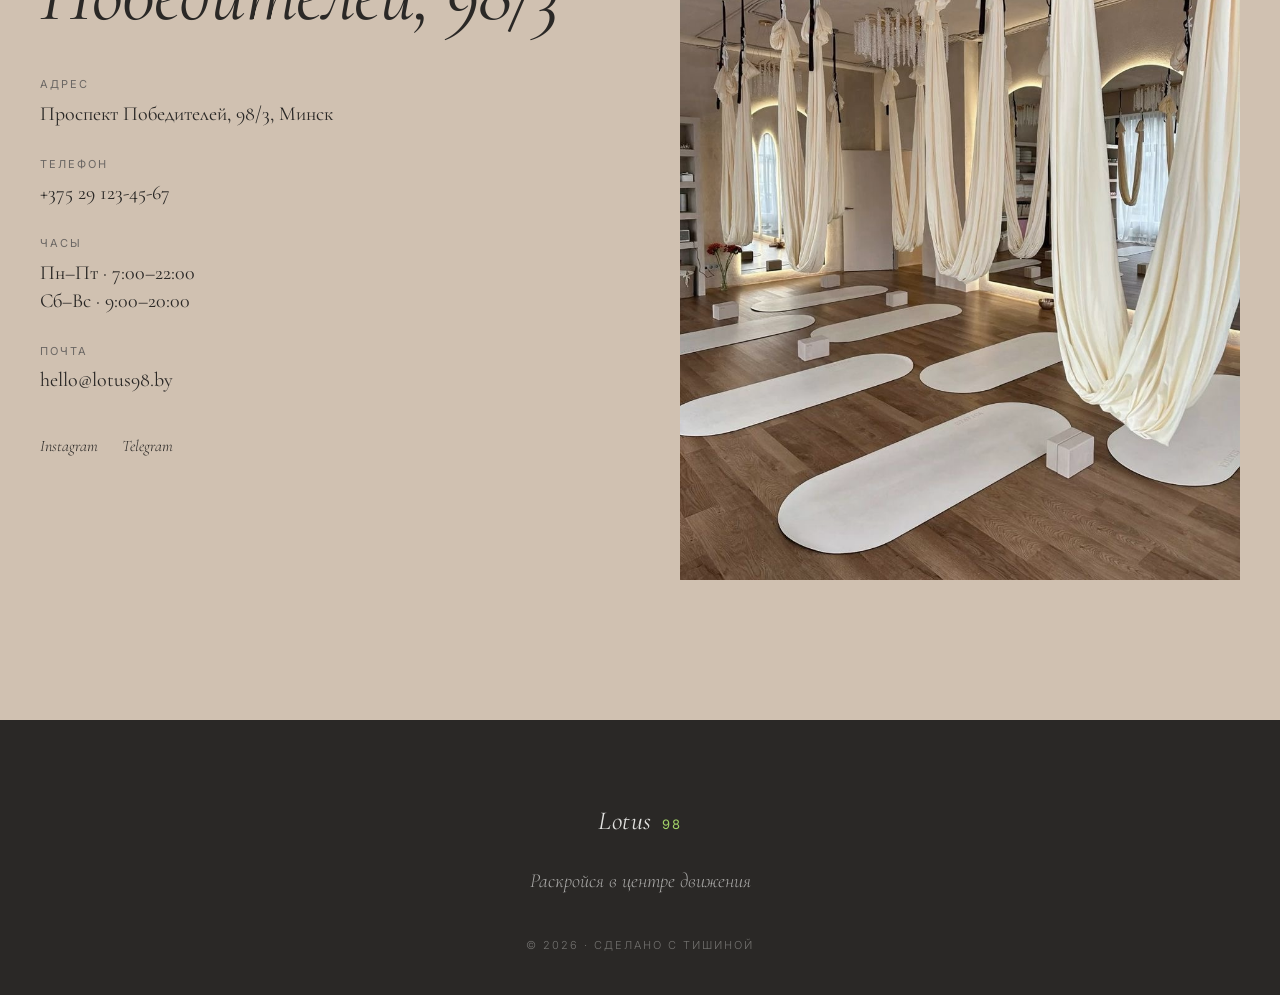
==== commit e53534fb: "2" ====
--- a/index.html
+++ b/index.html
@@ -18,10 +18,11 @@
       <span class="logo-num">98</span>
     </a>
     <ul class="nav-links">
-      <li><a href="#philosophy">Философия</a></li>
-      <li><a href="#teachers">Преподаватели</a></li>
-      <li><a href="#practice">Практики</a></li>
-      <li><a href="#visit">Визит</a></li>
+        <li><a href="index.html#philosophy">Философия</a></li>
+        <li><a href="index.html#teachers">Преподаватели</a></li>
+        <li><a href="schedule.html">Расписание</a></li>
+        <li><a href="index.html#practice">Практики</a></li>
+        <li><a href="index.html#visit">Визит</a></li>
     </ul>
     <a href="#visit" class="nav-cta">Записаться</a>
     <button class="nav-burger" aria-label="Меню">
@@ -44,7 +45,7 @@
   <section class="hero">
     <div class="hero-bg">
       <!-- <img src="https://images.unsplash.com/photo-1545205597-3d9d02c29597?w=1600&q=80" alt="" /> -->
-       <img src="img/main_02.jpg" alt="" />
+       <img src="img/horizontal.JPG" alt="" />
     </div>
     <div class="hero-overlay"></div>
     <div class="hero-content">
@@ -124,6 +125,66 @@
       </blockquote>
     </div>
   </section>
+   
+
+
+    <!-- Расписание -->
+  <section class="schedule-teaser" id="schedule">
+    <div class="container">
+      <div class="teaser-content">
+        <div class="teaser-text reveal">
+          <p class="section-eyebrow">Расписание</p>
+          <h2 class="section-title">
+            Эта <em>неделя</em><br/>
+            в студии
+          </h2>
+          <p class="teaser-desc">
+            Четыре зала, семь дней, бесконечное пространство для практики.
+          </p>
+          <a href="schedule.html" class="btn-secondary">
+            <span>Узнать расписание</span>
+            <svg width="18" height="18" viewBox="0 0 24 24" fill="none">
+              <path d="M5 12h14M13 5l7 7-7 7" stroke="currentColor" stroke-width="1" stroke-linecap="round"/>
+            </svg>
+          </a>
+        </div>
+        <div class="teaser-visual reveal">
+          <div class="teaser-calendar">
+            <div class="calendar-day">
+              <span class="day-short">Пн</span>
+              <span class="day-num">3</span>
+            </div>
+            <div class="calendar-day">
+              <span class="day-short">Вт</span>
+              <span class="day-num">4</span>
+            </div>
+            <div class="calendar-day">
+              <span class="day-short">Ср</span>
+              <span class="day-num">5</span>
+            </div>
+            <div class="calendar-day">
+              <span class="day-short">Чт</span>
+              <span class="day-num">6</span>
+            </div>
+            <div class="calendar-day">
+              <span class="day-short">Пт</span>
+              <span class="day-num">7</span>
+            </div>
+            <div class="calendar-day">
+              <span class="day-short">Сб</span>
+              <span class="day-num">8</span>
+            </div>
+            <div class="calendar-day active">
+              <span class="day-short">Вс</span>
+              <span class="day-num">9</span>
+            </div>
+          </div>
+        </div>
+      </div>
+    </div>
+  </section>
+
+
 
   <!-- Преподаватели -->
   <section class="teachers" id="teachers">
--- a/style.css
+++ b/style.css
@@ -909,4 +909,496 @@
 
 .story-link:hover svg {
   transform: translateX(4px);
+}
+/* ===== Schedule Preview (в index.html) ===== */
+.schedule-preview {
+  background: var(--bg);
+  padding: 140px 0;
+}
+
+.schedule-grid {
+  display: grid;
+  grid-template-columns: repeat(auto-fit, minmax(280px, 1fr));
+  gap: 24px;
+  margin: 60px 0;
+}
+
+.schedule-day {
+  background: var(--paper);
+  padding: 28px;
+  border-radius: var(--radius);
+  transition: transform 0.4s ease, box-shadow 0.4s ease;
+}
+
+.schedule-day:hover {
+  transform: translateY(-4px);
+  box-shadow: 0 20px 40px rgba(0, 0, 0, 0.08);
+}
+
+.day-name {
+  font-family: var(--font-serif);
+  font-size: 20px;
+  font-weight: 400;
+  color: var(--ink);
+  display: block;
+  margin-bottom: 20px;
+  padding-bottom: 12px;
+  border-bottom: 1px solid rgba(42, 40, 38, 0.15);
+}
+
+.day-classes {
+  display: flex;
+  flex-direction: column;
+  gap: 12px;
+}
+
+.class-item {
+  display: grid;
+  grid-template-columns: 60px 1fr auto;
+  gap: 12px;
+  align-items: center;
+  font-size: 13px;
+}
+
+.class-time {
+  font-family: var(--font-sans);
+  font-size: 12px;
+  color: var(--ink-faint);
+  font-weight: 400;
+}
+
+.class-name {
+  font-family: var(--font-serif);
+  font-size: 15px;
+  color: var(--ink);
+  font-weight: 400;
+}
+
+.class-teacher {
+  font-size: 12px;
+  color: var(--ink-soft);
+  font-style: italic;
+}
+
+.schedule-cta {
+  text-align: center;
+  margin-top: 48px;
+}
+
+/* ===== Schedule Page ===== */
+.schedule-hero {
+  position: relative;
+  min-height: 60vh;
+  display: flex;
+  flex-direction: column;
+  justify-content: center;
+  align-items: center;
+  text-align: center;
+  padding: 140px 40px 80px;
+  overflow: hidden;
+}
+
+.schedule-hero-bg {
+  position: absolute;
+  inset: 0;
+  z-index: 0;
+}
+
+.schedule-hero-bg img {
+  width: 100%;
+  height: 100%;
+  object-fit: cover;
+  opacity: 0.5;
+  filter: saturate(0.7) contrast(0.95);
+}
+
+.schedule-hero-overlay {
+  position: absolute;
+  inset: 0;
+  background: linear-gradient(180deg, rgba(225, 225, 223, 0.4) 0%, rgba(225, 225, 223, 0.7) 100%);
+  z-index: 1;
+}
+
+.schedule-hero-content {
+  position: relative;
+  z-index: 2;
+  max-width: 900px;
+}
+
+.schedule-hero-title {
+  font-family: var(--font-serif);
+  font-size: clamp(48px, 8vw, 96px);
+  font-weight: 300;
+  line-height: 1;
+  letter-spacing: -1px;
+  color: var(--ink);
+  margin-bottom: 24px;
+}
+
+.schedule-hero-sub {
+  font-family: var(--font-serif);
+  font-size: clamp(16px, 2vw, 20px);
+  font-weight: 300;
+  font-style: italic;
+  color: var(--ink);
+  max-width: 600px;
+  margin: 0 auto;
+  line-height: 1.5;
+}
+
+/* Rooms */
+.rooms-section {
+  background: var(--paper);
+  padding: 100px 0;
+}
+
+.rooms-grid {
+  display: grid;
+  grid-template-columns: repeat(auto-fit, minmax(250px, 1fr));
+  gap: 32px;
+  margin-top: 48px;
+}
+
+.room-card {
+  background: var(--bg);
+  padding: 40px 32px;
+  border-radius: var(--radius);
+  text-align: center;
+  transition: transform 0.4s ease;
+}
+
+.room-card:hover {
+  transform: translateY(-6px);
+}
+
+.room-icon {
+  font-size: 40px;
+  margin-bottom: 16px;
+}
+
+.room-card h3 {
+  font-family: var(--font-serif);
+  font-size: 24px;
+  font-weight: 400;
+  color: var(--ink);
+  margin-bottom: 8px;
+}
+
+.room-card p {
+  font-size: 14px;
+  color: var(--ink-soft);
+  line-height: 1.6;
+}
+
+/* Weekly Schedule */
+.weekly-schedule {
+  background: var(--bg);
+  padding: 100px 0;
+}
+
+.day-schedule {
+  margin-bottom: 60px;
+}
+
+.day-title {
+  font-family: var(--font-serif);
+  font-size: 32px;
+  font-weight: 400;
+  color: var(--ink);
+  margin-bottom: 24px;
+  padding-bottom: 12px;
+  border-bottom: 2px solid var(--accent);
+  display: inline-block;
+}
+
+.schedule-table {
+  display: flex;
+  flex-direction: column;
+  gap: 0;
+  background: var(--paper);
+  border-radius: var(--radius);
+  overflow: hidden;
+}
+
+.schedule-row {
+  display: grid;
+  grid-template-columns: 140px 1fr 1fr 120px 140px;
+  gap: 24px;
+  align-items: center;
+  padding: 20px 28px;
+  border-bottom: 1px solid rgba(42, 40, 38, 0.1);
+  transition: background 0.3s ease;
+}
+
+.schedule-row:last-child {
+  border-bottom: none;
+}
+
+.schedule-row:hover {
+  background: rgba(192, 253, 120, 0.15);
+}
+
+.time {
+  font-family: var(--font-sans);
+  font-size: 14px;
+  color: var(--ink-faint);
+  font-weight: 400;
+}
+
+.practice {
+  font-family: var(--font-serif);
+  font-size: 18px;
+  color: var(--ink);
+  font-weight: 400;
+}
+
+.teacher {
+  font-size: 14px;
+  color: var(--ink-soft);
+  font-style: italic;
+}
+
+.room {
+  font-size: 13px;
+  color: var(--ink);
+  font-weight: 400;
+}
+
+.book-btn {
+  background: transparent;
+  border: 1px solid var(--ink);
+  color: var(--ink);
+  padding: 10px 20px;
+  border-radius: 100px;
+  font-size: 13px;
+  cursor: pointer;
+  transition: all 0.3s ease;
+  font-family: var(--font-sans);
+  font-weight: 400;
+}
+
+.book-btn:hover {
+  background: var(--ink);
+  color: var(--bg);
+  transform: translateY(-2px);
+}
+
+/* CTA Section */
+.schedule-cta-section {
+  background: var(--bg-warm);
+  padding: 100px 0;
+  text-align: center;
+}
+
+.cta-box {
+  max-width: 700px;
+  margin: 0 auto;
+}
+
+.cta-title {
+  font-family: var(--font-serif);
+  font-size: clamp(32px, 5vw, 48px);
+  font-weight: 300;
+  color: var(--ink);
+  margin-bottom: 16px;
+}
+
+.cta-sub {
+  font-family: var(--font-serif);
+  font-size: 18px;
+  font-style: italic;
+  color: var(--ink-soft);
+  margin-bottom: 40px;
+}
+
+.btn-large {
+  padding: 20px 40px;
+  font-size: 16px;
+}
+
+/* ===== Адаптив ===== */
+@media (max-width: 960px) {
+  .schedule-row {
+    grid-template-columns: 1fr;
+    gap: 8px;
+    padding: 20px;
+  }
+  
+  .schedule-row > * {
+    font-size: 14px !important;
+  }
+  
+  .book-btn {
+    margin-top: 12px;
+    width: 100%;
+  }
+  
+  .schedule-grid {
+    grid-template-columns: 1fr;
+  }
+  
+  .rooms-grid {
+    grid-template-columns: 1fr;
+  }
+}
+
+@media (max-width: 480px) {
+  .schedule-hero {
+    padding: 120px 24px 60px;
+    min-height: 50vh;
+  }
+  
+  .day-title {
+    font-size: 24px;
+  }
+  
+  .schedule-row {
+    padding: 16px;
+  }
+}
+/* ===== Compact Schedule Teaser ===== */
+.schedule-teaser {
+  background: var(--bg);
+  padding: 100px 0;
+}
+
+.teaser-content {
+  display: grid;
+  grid-template-columns: 1fr 1fr;
+  gap: 60px;
+  align-items: center;
+}
+
+.teaser-desc {
+  font-family: var(--font-serif);
+  font-size: 18px;
+  font-style: italic;
+  color: var(--ink-soft);
+  margin-bottom: 32px;
+  line-height: 1.5;
+}
+
+.btn-secondary {
+  display: inline-flex;
+  align-items: center;
+  gap: 12px;
+  background: transparent;
+  color: var(--ink);
+  border: 1px solid var(--ink);
+  padding: 14px 28px;
+  border-radius: 100px;
+  font-size: 14px;
+  font-weight: 400;
+  text-decoration: none;
+  transition: all 0.4s ease;
+  cursor: pointer;
+}
+
+.btn-secondary:hover {
+  background: var(--ink);
+  color: var(--bg);
+  transform: translateX(4px);
+}
+
+.btn-secondary svg {
+  transition: transform 0.4s ease;
+}
+
+.btn-secondary:hover svg {
+  transform: translateX(4px);
+}
+
+.teaser-visual {
+  display: flex;
+  justify-content: center;
+  align-items: center;
+}
+
+.teaser-calendar {
+  display: grid;
+  grid-template-columns: repeat(7, 1fr);
+  gap: 12px;
+  padding: 32px;
+  background: var(--paper);
+  border-radius: var(--radius);
+  box-shadow: 0 20px 40px rgba(0, 0, 0, 0.06);
+}
+
+.calendar-day {
+  display: flex;
+  flex-direction: column;
+  align-items: center;
+  gap: 8px;
+  padding: 16px 12px;
+  background: var(--bg);
+  border-radius: 12px;
+  text-align: center;
+  transition: all 0.3s ease;
+  cursor: default;
+}
+
+.calendar-day.active {
+  background: var(--accent);
+  transform: translateY(-4px);
+  box-shadow: 0 10px 20px rgba(192, 253, 120, 0.3);
+}
+
+.day-short {
+  font-size: 11px;
+  letter-spacing: 1px;
+  text-transform: uppercase;
+  color: var(--ink-faint);
+  font-weight: 400;
+}
+
+.day-num {
+  font-family: var(--font-serif);
+  font-size: 24px;
+  font-weight: 400;
+  color: var(--ink);
+}
+
+.calendar-day.active .day-short,
+.calendar-day.active .day-num {
+  color: var(--ink);
+}
+
+@media (max-width: 768px) {
+  .teaser-content {
+    grid-template-columns: 1fr;
+    gap: 40px;
+  }
+  
+  .teaser-calendar {
+    grid-template-columns: repeat(7, 1fr);
+    gap: 8px;
+    padding: 20px;
+  }
+  
+  .calendar-day {
+    padding: 12px 8px;
+  }
+  
+  .day-num {
+    font-size: 18px;
+  }
+}
+
+@media (max-width: 480px) {
+  .teaser-calendar {
+    gap: 4px;
+    padding: 16px;
+  }
+  
+  .calendar-day {
+    padding: 8px 4px;
+  }
+  
+  .day-short {
+    font-size: 9px;
+  }
+  
+  .day-num {
+    font-size: 16px;
+  }
 }
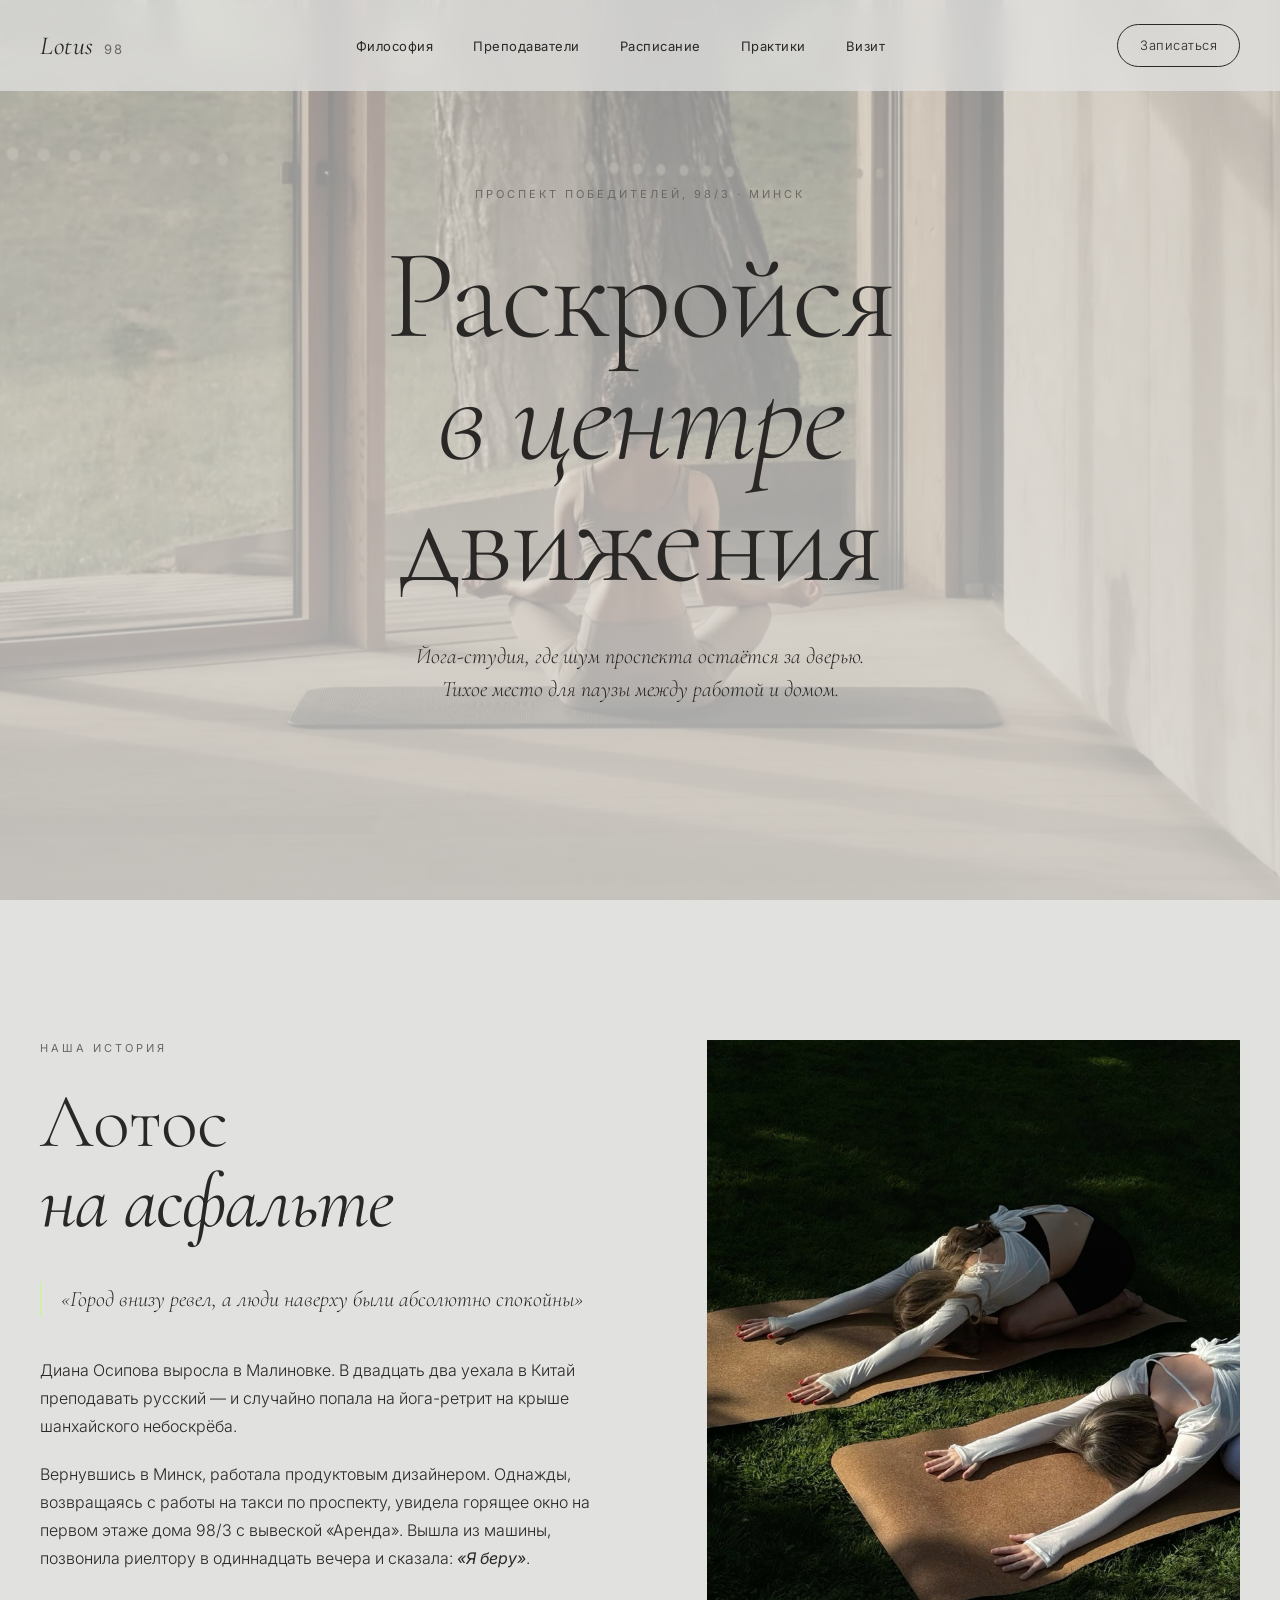
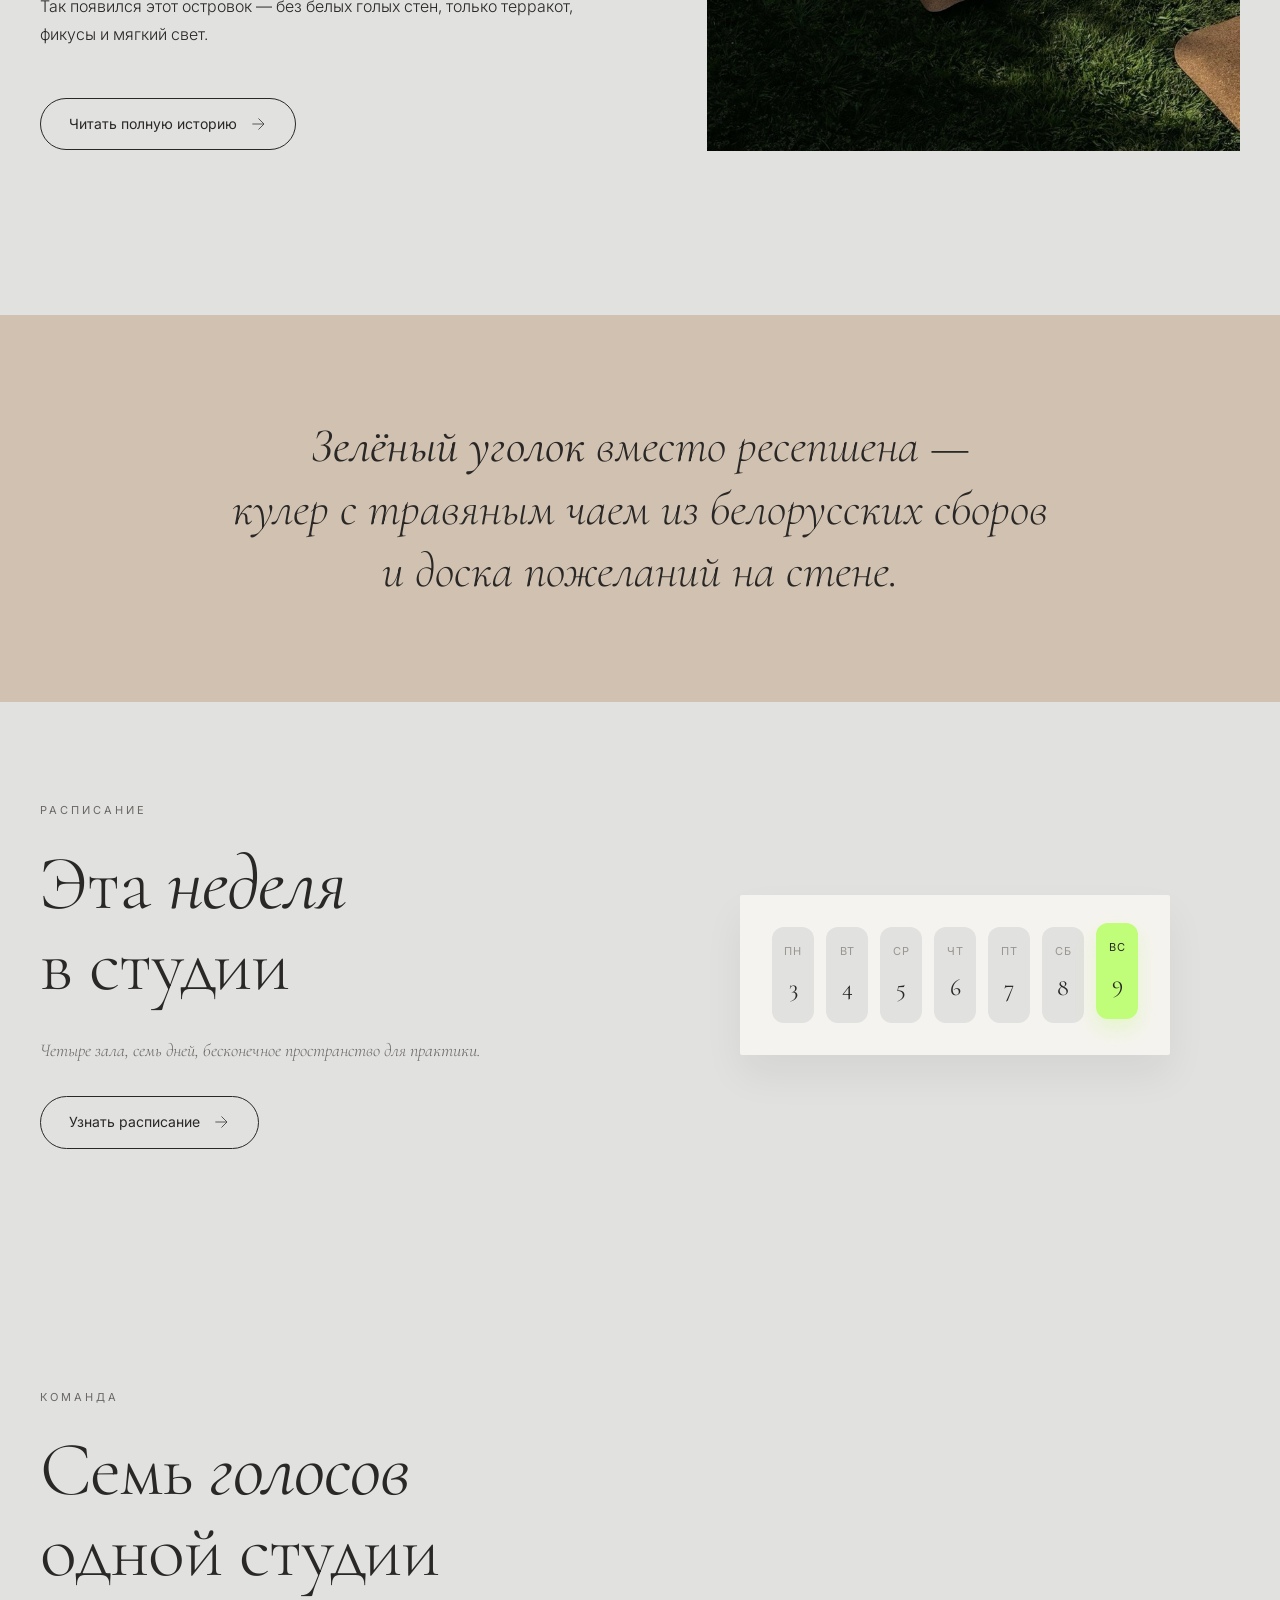
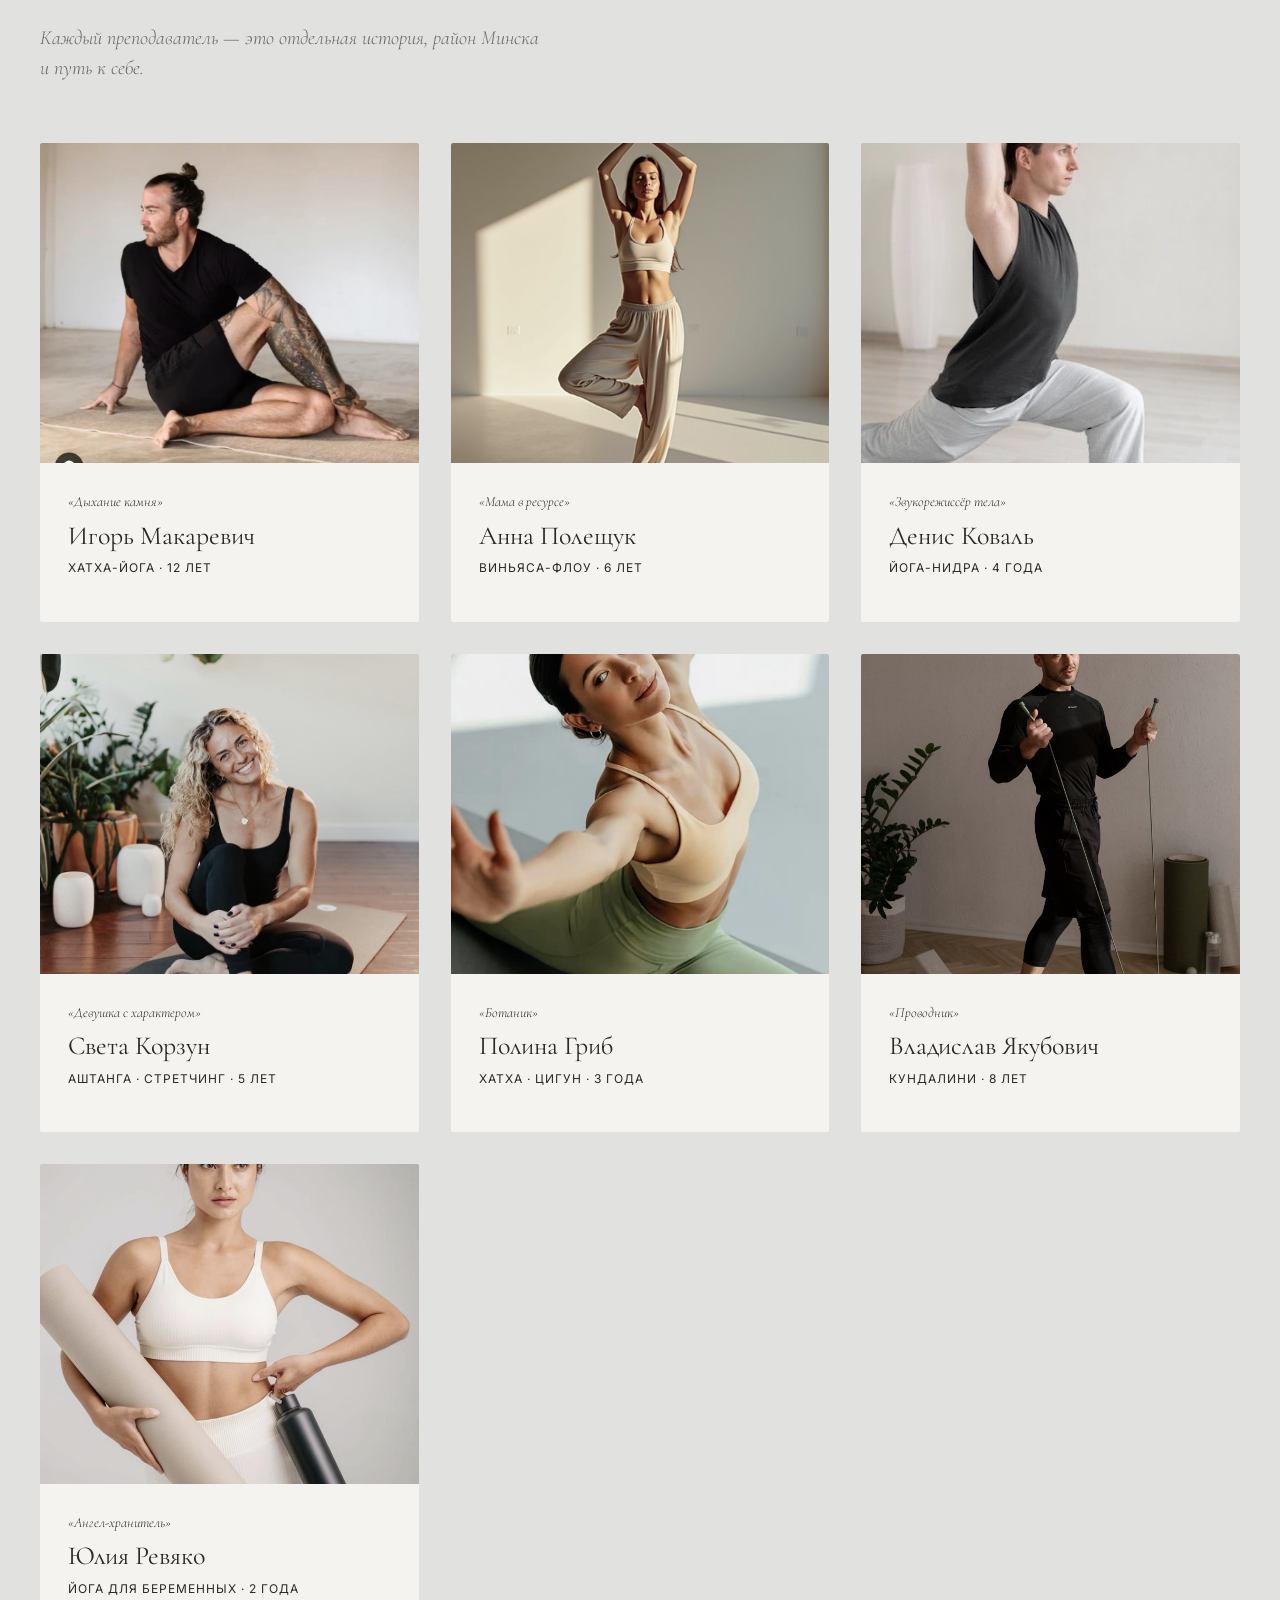
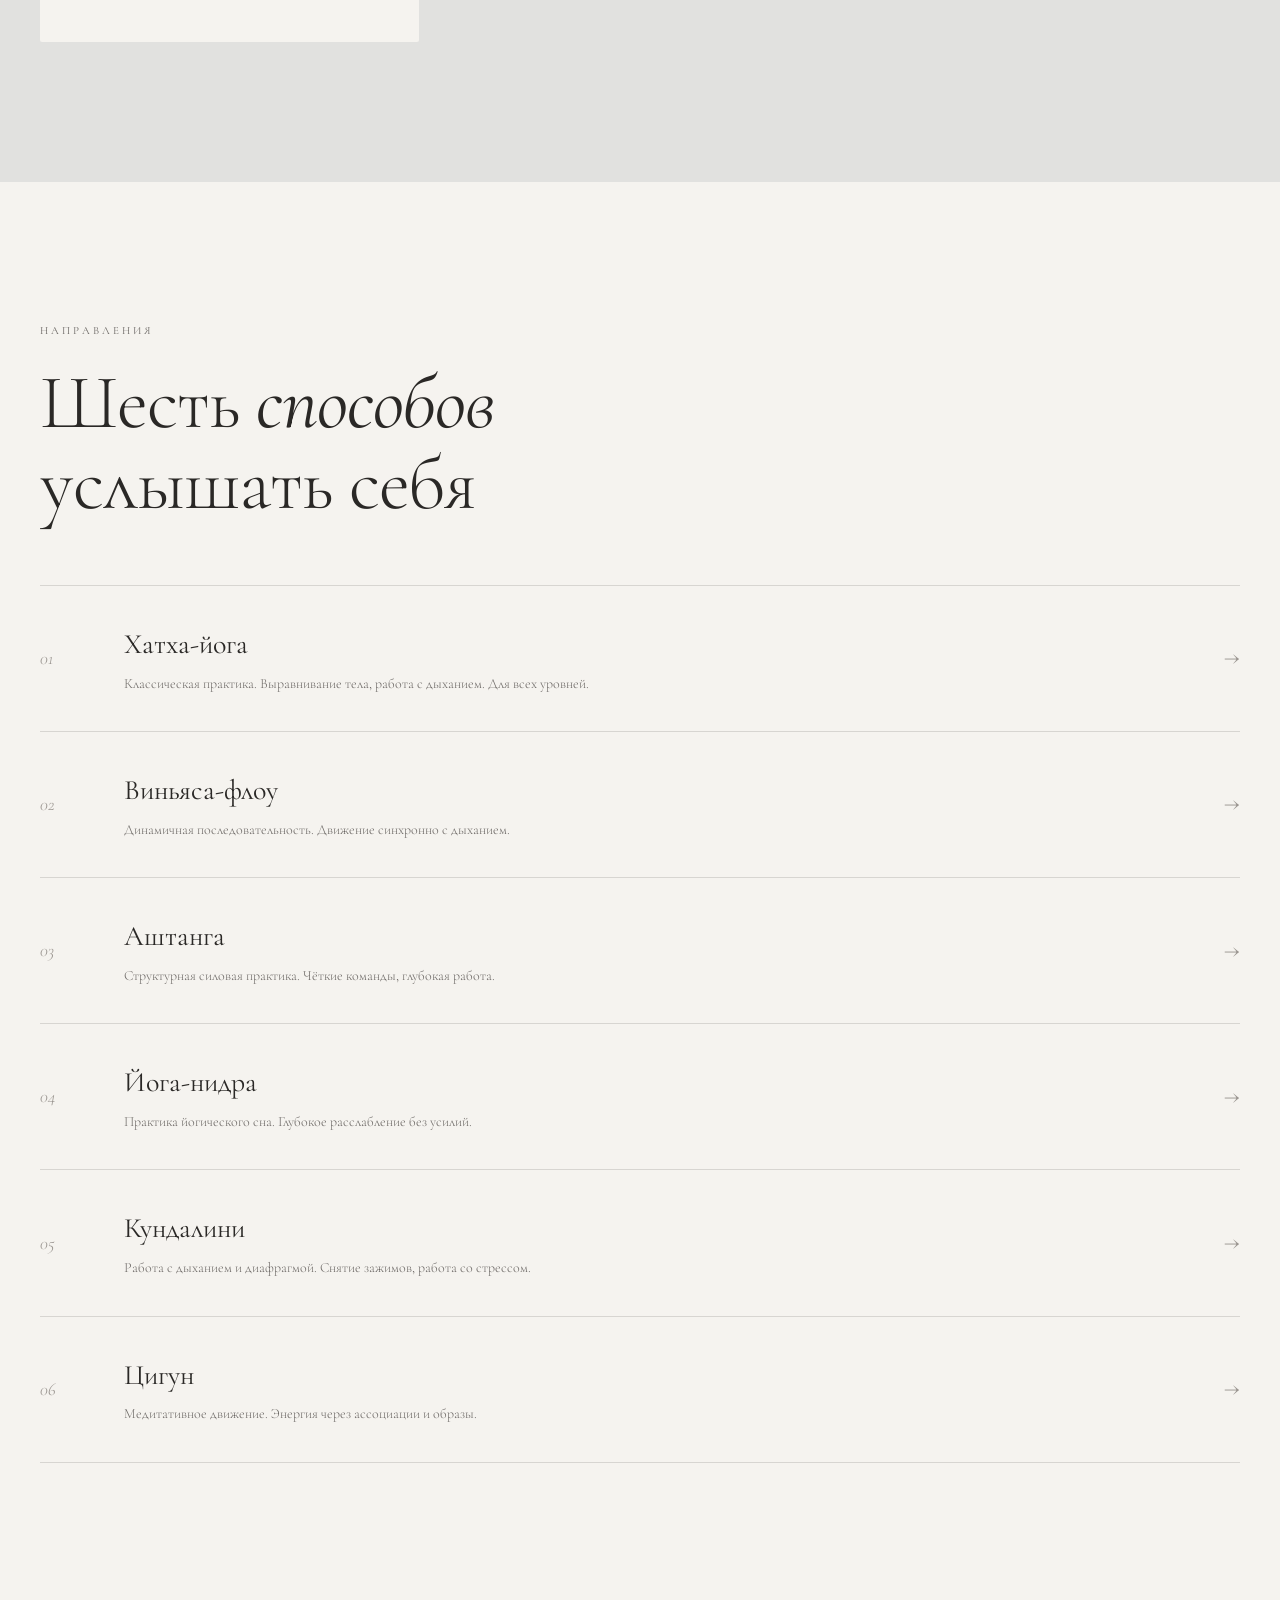
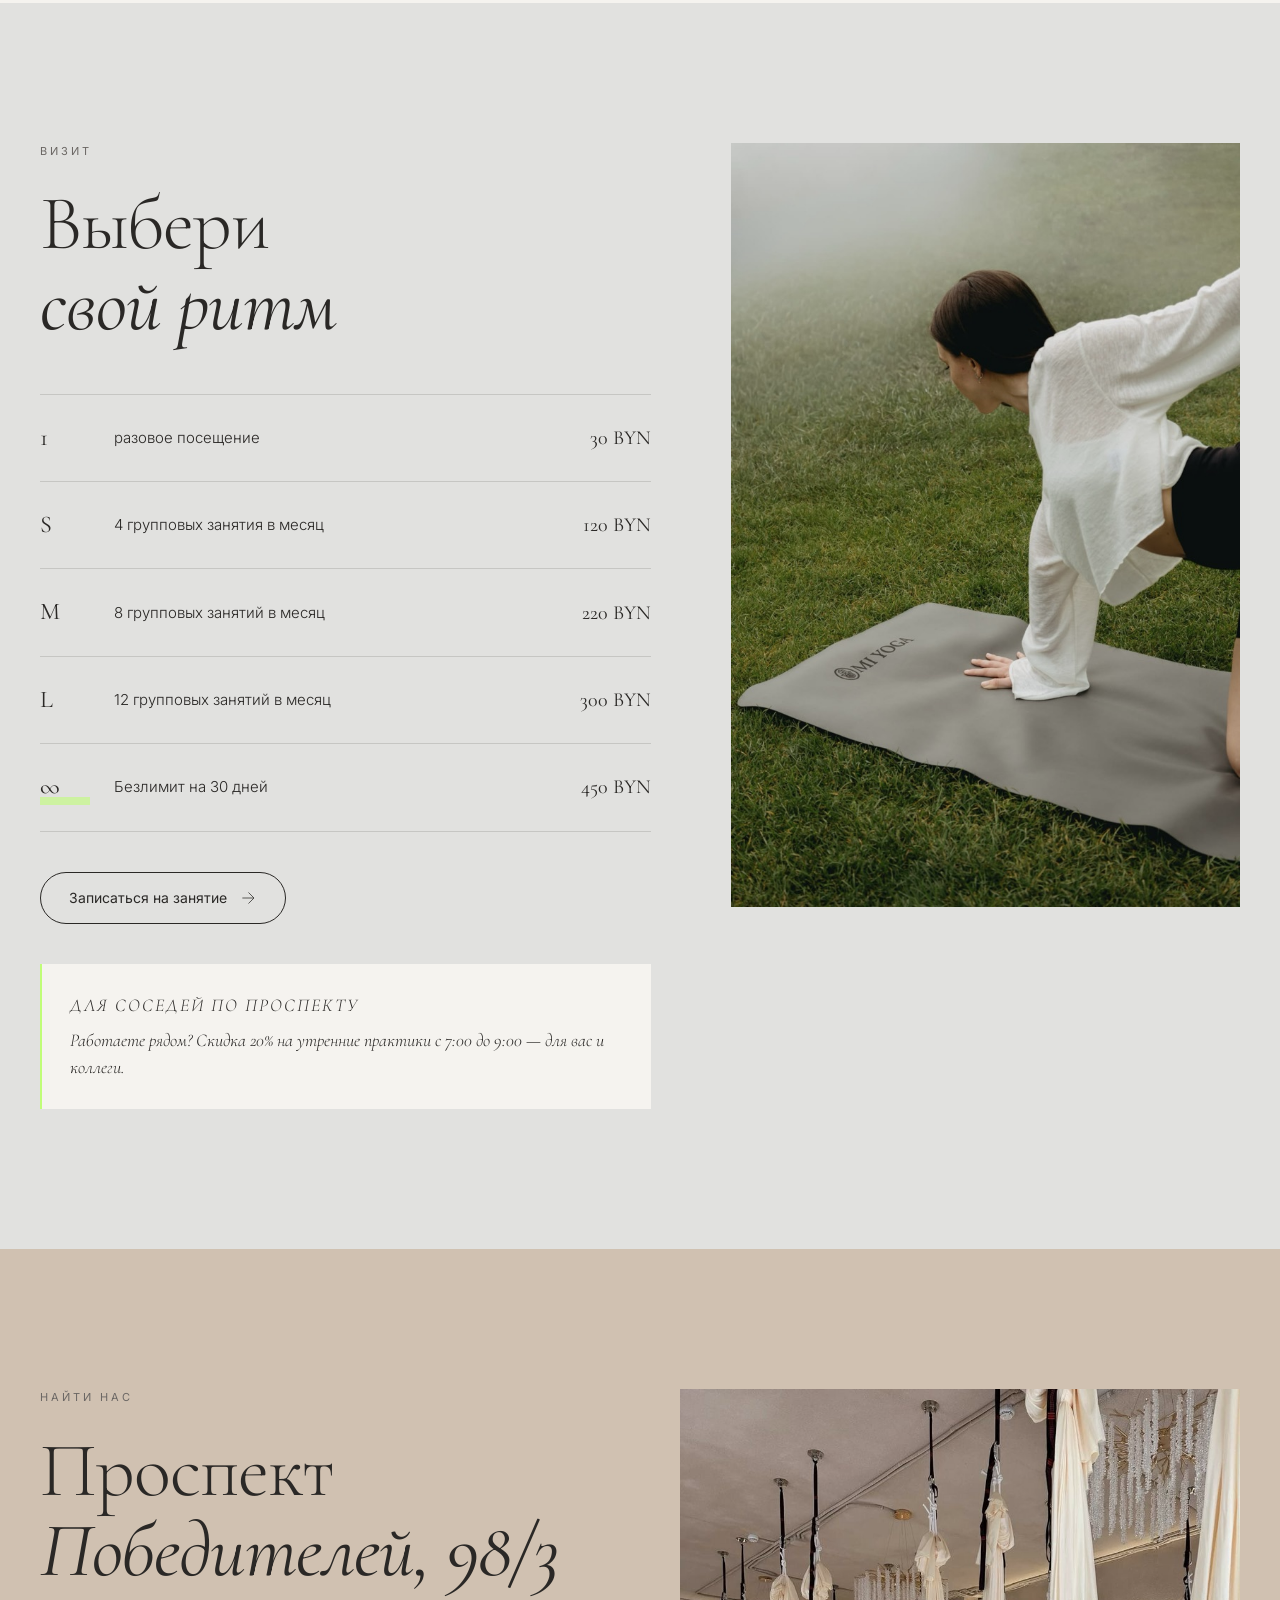
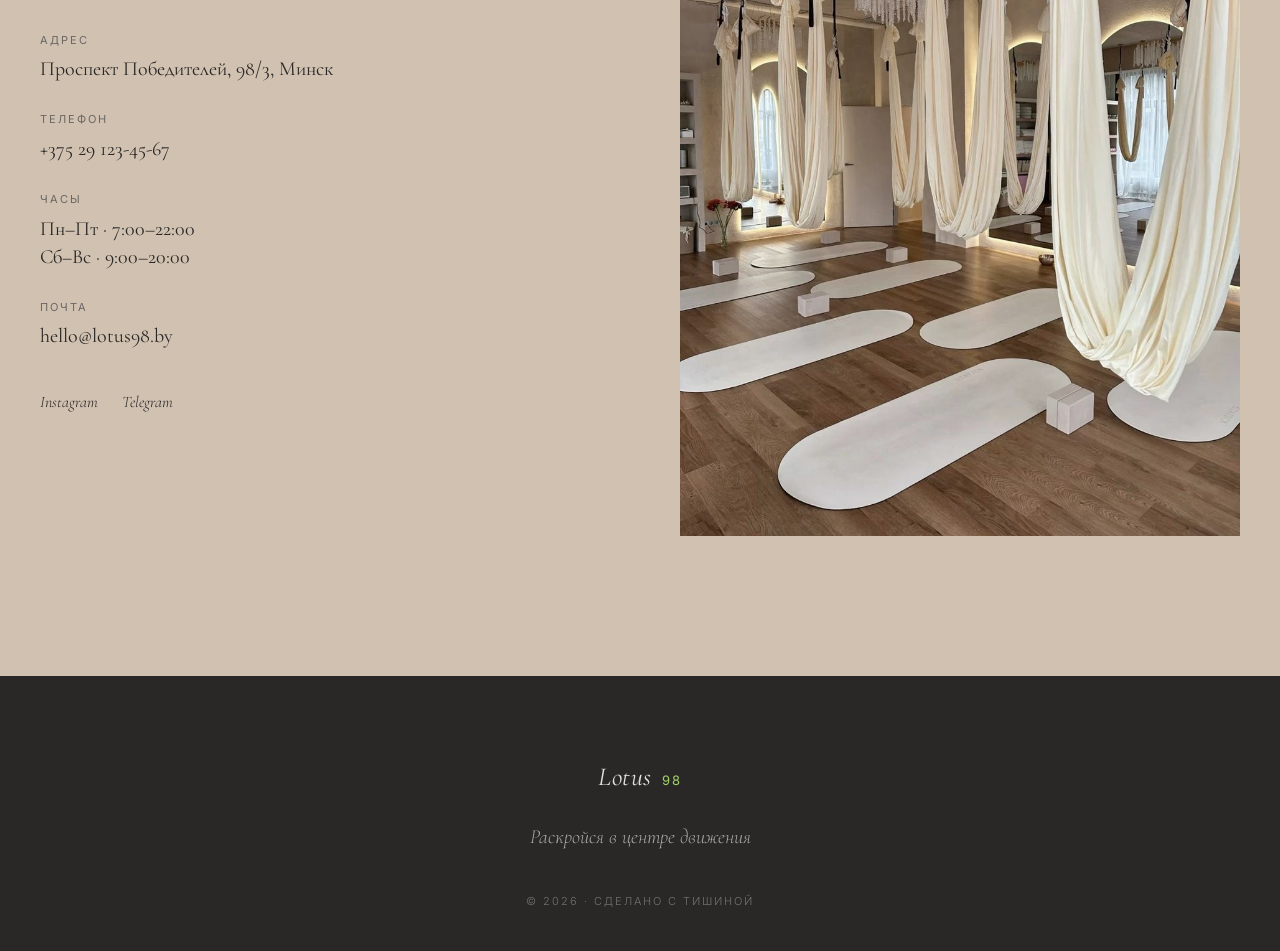
==== commit 4b392be7: "teachers" ====
--- a/index.html
+++ b/index.html
@@ -7,10 +7,12 @@
   <link rel="preconnect" href="https://fonts.googleapis.com" />
   <link rel="preconnect" href="https://fonts.gstatic.com" crossorigin />
   <link href="https://fonts.googleapis.com/css2?family=Cormorant+Garamond:ital,wght@0,300;0,400;0,500;1,300;1,400&family=EB+Garamond:ital,wght@0,400;0,500;1,400&family=Inter:wght@300;400&display=swap" rel="stylesheet" />
-  <link rel="stylesheet" href="style.css" />
+  <link rel="stylesheet" href="css/style.css" />
 </head>
 <body>
 
+
+  
   <!-- Навигация -->
   <nav class="nav">
     <a href="#" class="nav-logo">
@@ -24,7 +26,7 @@
         <li><a href="index.html#practice">Практики</a></li>
         <li><a href="index.html#visit">Визит</a></li>
     </ul>
-    <a href="#visit" class="nav-cta">Записаться</a>
+    <a href="auth.html" class="nav-cta">Записаться</a>
     <button class="nav-burger" aria-label="Меню">
       <span></span><span></span>
     </button>
@@ -59,17 +61,9 @@
         Йога-студия, где шум проспекта остаётся за дверью.<br/>
         Тихое место для паузы между работой и домом.
       </p>
-      <a href="#philosophy" class="hero-link reveal">
-        <span>Узнать больше</span>
-        <svg width="24" height="24" viewBox="0 0 24 24" fill="none">
-          <path d="M12 5v14M5 12l7 7 7-7" stroke="currentColor" stroke-width="1" stroke-linecap="round"/>
-        </svg>
-      </a>
-    </div>
-    <div class="scroll-hint reveal">
-      <span>листайте</span>
-      <div class="scroll-line"></div>
-    </div>
+      
+    </div>
+    
   </section>
 
   <!-- Философия -->
@@ -94,10 +88,11 @@
           <p class="philosophy-body reveal">
             Так появился этот островок — без белых голых стен, только терракот, фикусы и мягкий свет.
           </p>
-          <!-- Кнопка теперь ВНУТРИ блока .philosophy-text -->
-          <a href="about.html" class="story-link reveal">
+
+
+          <a href="about.html" class="btn-secondary1">
             <span>Читать полную историю</span>
-            <svg width="20" height="20" viewBox="0 0 24 24" fill="none">
+            <svg width="18" height="18" viewBox="0 0 24 24" fill="none">
               <path d="M5 12h14M13 5l7 7-7 7" stroke="currentColor" stroke-width="1" stroke-linecap="round"/>
             </svg>
           </a>
@@ -198,90 +193,83 @@
         Каждый преподаватель — это отдельная история, район Минска и путь к себе.
       </p>
 
-      <div class="teachers-grid">
-        <article class="teacher-card reveal">
-          <div class="teacher-img">
-            <img src="img/makarevich.jpg" alt="" />
-          </div>
-          <div class="teacher-body">
-            <p class="teacher-nickname">«Дыхание камня»</p>
-            <h3>Игорь Макаревич</h3>
-            <p class="teacher-style">Хатха-йога · 12 лет</p>
-            <p class="teacher-desc">Бывший крановщик. Паническая атака на высоте пятидесяти метров привела его к пранаяме. Заканчивает занятие общим пением мантры Ом.</p>
-          </div>
-        </article>
-
-        <article class="teacher-card reveal">
-          <div class="teacher-img">
-            <img src="img/poleshyk.JPG" alt="" />
-          </div>
-          <div class="teacher-body">
-            <p class="teacher-nickname">«Мама в ресурсе»</p>
-            <h3>Анна Полещук</h3>
-            <p class="teacher-style">Виньяса-флоу · 6 лет</p>
-            <p class="teacher-desc">Мама троих погодок из Зелёного Луга. Приезжает в студию на самокате. Делает сложные последовательности доступными.</p>
-          </div>
-        </article>
-
-        <article class="teacher-card reveal">
-          <div class="teacher-img">
-            <img src="img/koval.JPG" alt="" />
-          </div>
-          <div class="teacher-body">
-            <p class="teacher-nickname">«Звукорежиссёр тела»</p>
-            <h3>Денис Коваль</h3>
-            <p class="teacher-style">Йога-нидра · 4 года</p>
-            <p class="teacher-desc">Бывший звукорежиссёр Белтелерадио. Потерял слух на одно ухо — и ушёл в йогу, чтобы слышать вибрации. Без музыки, только шёпот и тишина.</p>
-          </div>
-        </article>
-
-        <article class="teacher-card reveal">
-          <div class="teacher-img">
-            <img src="img/korzyn.jpg" alt="" />
-          </div>
-          <div class="teacher-body">
-            <p class="teacher-nickname">«Девушка с характером»</p>
-            <h3>Света Корзун</h3>
-            <p class="teacher-style">Аштанга · стретчинг · 5 лет</p>
-            <p class="teacher-desc">Бывший диспетчер МЧС. Чёткие команды, структурные уроки. Живёт на проспекте — видит студию из окна.</p>
-          </div>
-        </article>
-
-        <article class="teacher-card reveal">
-          <div class="teacher-img">
-            <img src="img/grib.JPG" alt="" />
-          </div>
-          <div class="teacher-body">
-            <p class="teacher-nickname">«Ботаник»</p>
-            <h3>Полина Гриб</h3>
-            <p class="teacher-style">Хатха · цигун · 3 года</p>
-            <p class="teacher-desc">Агроном из Ботанического сада. Ставит учеников так, чтобы каждый видел живой лист. «Тянись, как этот росток».</p>
-          </div>
-        </article>
-
-        <article class="teacher-card reveal">
-          <div class="teacher-img">
-            <img src="img/yakubovich.jpg" alt="" />
-          </div>
-          <div class="teacher-body">
-            <p class="teacher-nickname">«Проводник»</p>
-            <h3>Владислав Якубович</h3>
-            <p class="teacher-style">Кундалини · 8 лет</p>
-            <p class="teacher-desc">Три года жил в Индии. Учит снимать стресс без таблеток. К нему ходят топ-менеджеры проспекта.</p>
-          </div>
-        </article>
-
-        <article class="teacher-card reveal">
-          <div class="teacher-img">
-            <img src="img/revako.jpg" alt="" />
-          </div>
-          <div class="teacher-body">
-            <p class="teacher-nickname">«Ангел-хранитель»</p>
-            <h3>Юлия Ревяко</h3>
-            <p class="teacher-style">Йога для беременных · 2 года</p>
-            <p class="teacher-desc">Архитектор, мама двоих. Спроектировала фойе студии — там всегда есть место для коляски. Душа коллектива.</p>
-          </div>
-        </article>
+            <div class="teachers-grid">
+        <a href="teachers.html?teacher=igor" class="teacher-card-link reveal">
+          <article class="teacher-card">
+            <div class="teacher-img"><img src="img/makarevich.jpg" alt="Игорь Макаревич" /></div>
+            <div class="teacher-body">
+              <p class="teacher-nickname">«Дыхание камня»</p>
+              <h3>Игорь Макаревич</h3>
+              <p class="teacher-style">Хатха-йога · 12 лет</p>
+            </div>
+          </article>
+        </a>
+
+        <a href="teachers.html?teacher=anna" class="teacher-card-link reveal">
+          <article class="teacher-card">
+            <div class="teacher-img"><img src="img/poleshyk.JPG" alt="Анна Полещук" /></div>
+            <div class="teacher-body">
+              <p class="teacher-nickname">«Мама в ресурсе»</p>
+              <h3>Анна Полещук</h3>
+              <p class="teacher-style">Виньяса-флоу · 6 лет</p>
+            </div>
+          </article>
+        </a>
+
+        <a href="teachers.html?teacher=denis" class="teacher-card-link reveal">
+          <article class="teacher-card">
+            <div class="teacher-img"><img src="img/koval.JPG" alt="Денис Коваль" /></div>
+            <div class="teacher-body">
+              <p class="teacher-nickname">«Звукорежиссёр тела»</p>
+              <h3>Денис Коваль</h3>
+              <p class="teacher-style">Йога-нидра · 4 года</p>
+            </div>
+          </article>
+        </a>
+
+        <a href="teachers.html?teacher=sveta" class="teacher-card-link reveal">
+          <article class="teacher-card">
+            <div class="teacher-img"><img src="img/korzyn.jpg" alt="Света Корзун" /></div>
+            <div class="teacher-body">
+              <p class="teacher-nickname">«Девушка с характером»</p>
+              <h3>Света Корзун</h3>
+              <p class="teacher-style">Аштанга · стретчинг · 5 лет</p>
+            </div>
+          </article>
+        </a>
+
+        <a href="teachers.html?teacher=polina" class="teacher-card-link reveal">
+          <article class="teacher-card">
+            <div class="teacher-img"><img src="img/grib.JPG" alt="Полина Гриб" /></div>
+            <div class="teacher-body">
+              <p class="teacher-nickname">«Ботаник»</p>
+              <h3>Полина Гриб</h3>
+              <p class="teacher-style">Хатха · цигун · 3 года</p>
+            </div>
+          </article>
+        </a>
+
+        <a href="teachers.html?teacher=vlad" class="teacher-card-link reveal">
+          <article class="teacher-card">
+            <div class="teacher-img"><img src="img/yakubovich.jpg" alt="Владислав Якубович" /></div>
+            <div class="teacher-body">
+              <p class="teacher-nickname">«Проводник»</p>
+              <h3>Владислав Якубович</h3>
+              <p class="teacher-style">Кундалини · 8 лет</p>
+            </div>
+          </article>
+        </a>
+
+        <a href="teachers.html?teacher=yulia" class="teacher-card-link reveal">
+          <article class="teacher-card">
+            <div class="teacher-img"><img src="img/revako.jpg" alt="Юлия Ревяко" /></div>
+            <div class="teacher-body">
+              <p class="teacher-nickname">«Ангел-хранитель»</p>
+              <h3>Юлия Ревяко</h3>
+              <p class="teacher-style">Йога для беременных · 2 года</p>
+            </div>
+          </article>
+        </a>
       </div>
     </div>
   </section>
@@ -361,6 +349,11 @@
           </h2>
           <div class="tariffs-list">
             <div class="tariff reveal">
+              <span class="tariff-name">1</span>
+              <span class="tariff-desc">разовое посещение</span>
+              <span class="tariff-price">30 BYN</span>
+            </div>
+            <div class="tariff reveal">
               <span class="tariff-name">S</span>
               <span class="tariff-desc">4 групповых занятия в месяц</span>
               <span class="tariff-price">120 BYN</span>
@@ -381,6 +374,12 @@
               <span class="tariff-price">450 BYN</span>
             </div>
           </div>
+          <a href="schedule.html" class="btn-secondary">
+            <span>Записаться на занятие</span>
+            <svg width="18" height="18" viewBox="0 0 24 24" fill="none">
+              <path d="M5 12h14M13 5l7 7-7 7" stroke="currentColor" stroke-width="1" stroke-linecap="round"/>
+            </svg>
+          </a>
           <div class="promo-note reveal">
             <p class="promo-label">Для соседей по проспекту</p>
             <p>Работаете рядом? Скидка 20% на утренние практики с 7:00 до 9:00 — для вас и коллеги.</p>
@@ -447,6 +446,9 @@
     </div>
   </footer>
 
-  <script src="script.js"></script>
+
+
+  
+  <script src="js/script.js"></script>
 </body>
 </html>
--- a/css/style.css
+++ b/css/style.css
@@ -0,0 +1,1667 @@
+/* ===== Переменные ===== */
+:root {
+  --bg: #E1E1DF;
+  --bg-warm: #D0C1B1;
+  --accent: #C0FD78;
+  --ink: #2a2826;
+  --ink-soft: #6b6764;
+  --ink-faint: #9a9590;
+  --paper: #f5f3ef;
+
+  --font-serif: 'Cormorant Garamond', 'EB Garamond', Georgia, serif;
+  --font-sans: 'Inter', -apple-system, sans-serif;
+
+  --radius: 2px;
+}
+
+* {
+  margin: 0;
+  padding: 0;
+  box-sizing: border-box;
+}
+
+html {
+  scroll-behavior: smooth;
+}
+
+body {
+  font-family: var(--font-sans);
+  background: var(--bg);
+  color: var(--ink);
+  overflow-x: hidden;
+  line-height: 1.6;
+  font-weight: 300;
+  -webkit-font-smoothing: antialiased;
+  -moz-osx-font-smoothing: grayscale;
+}
+
+img {
+  max-width: 100%;
+  display: block;
+}
+
+em {
+  font-style: italic;
+  font-weight: 400;
+}
+
+.container {
+  max-width: 1280px;
+  margin: 0 auto;
+  padding: 0 40px;
+}
+
+/* ===== Навигация ===== */
+.nav {
+  position: fixed;
+  top: 0;
+  left: 0;
+  right: 0;
+  padding: 24px 40px;
+  display: flex;
+  justify-content: space-between;
+  align-items: center;
+  z-index: 100;
+  background: rgba(225, 225, 223, 0.75);
+  backdrop-filter: blur(12px);
+  -webkit-backdrop-filter: blur(12px);
+  transition: padding 0.4s ease, background 0.4s ease;
+}
+
+.nav.scrolled {
+  padding: 16px 40px;
+  background: rgba(225, 225, 223, 0.92);
+}
+
+.nav-logo {
+  display: flex;
+  align-items: baseline;
+  gap: 10px;
+  text-decoration: none;
+  color: var(--ink);
+}
+
+.logo-word {
+  font-family: var(--font-serif);
+  font-size: 26px;
+  font-weight: 400;
+  font-style: italic;
+  letter-spacing: 0.5px;
+}
+
+.logo-num {
+  font-family: var(--font-sans);
+  font-size: 13px;
+  font-weight: 400;
+  color: var(--ink-soft);
+  letter-spacing: 2px;
+}
+
+.nav-links {
+  display: flex;
+  gap: 40px;
+  list-style: none;
+}
+
+.nav-links a {
+  text-decoration: none;
+  color: var(--ink);
+  font-size: 13px;
+  letter-spacing: 0.5px;
+  font-weight: 400;
+  position: relative;
+  transition: color 0.3s ease;
+}
+
+.nav-links a::after {
+  content: '';
+  position: absolute;
+  bottom: -4px;
+  left: 0;
+  width: 0;
+  height: 1px;
+  background: var(--ink);
+  transition: width 0.4s ease;
+}
+
+.nav-links a:hover::after {
+  width: 100%;
+}
+
+.nav-cta {
+  text-decoration: none;
+  color: var(--ink);
+  font-size: 13px;
+  letter-spacing: 0.5px;
+  padding: 10px 22px;
+  border: 1px solid var(--ink);
+  border-radius: 100px;
+  transition: all 0.4s ease;
+}
+
+.nav-cta:hover {
+  background: var(--ink);
+  color: var(--bg);
+}
+
+.nav-burger {
+  display: none;
+  flex-direction: column;
+  gap: 6px;
+  background: none;
+  border: none;
+  cursor: pointer;
+  padding: 8px;
+}
+
+.nav-burger span {
+  width: 22px;
+  height: 1px;
+  background: var(--ink);
+  transition: all 0.3s ease;
+}
+
+/* ===== Мобильное меню ===== */
+.mobile-menu {
+  position: fixed;
+  inset: 0;
+  background: var(--bg);
+  z-index: 200;
+  display: flex;
+  flex-direction: column;
+  justify-content: center;
+  align-items: center;
+  opacity: 0;
+  pointer-events: none;
+  transition: opacity 0.5s ease;
+}
+
+.mobile-menu.active {
+  opacity: 1;
+  pointer-events: all;
+}
+
+.mobile-close {
+  position: absolute;
+  top: 24px;
+  right: 28px;
+  background: none;
+  border: none;
+  font-family: var(--font-serif);
+  font-size: 40px;
+  cursor: pointer;
+  color: var(--ink);
+  font-weight: 300;
+}
+
+.mobile-menu ul {
+  list-style: none;
+  text-align: center;
+}
+
+.mobile-menu li {
+  margin: 28px 0;
+}
+
+.mobile-menu a {
+  font-family: var(--font-serif);
+  font-size: 36px;
+  font-style: italic;
+  color: var(--ink);
+  text-decoration: none;
+  font-weight: 300;
+}
+
+/* ===== Hero ===== */
+.hero {
+  position: relative;
+  min-height: 100vh;
+  display: flex;
+  flex-direction: column;
+  justify-content: center;
+  align-items: center;
+  text-align: center;
+  padding: 120px 40px 80px;
+  overflow: hidden;
+}
+
+.hero-bg {
+  position: absolute;
+  inset: 0;
+  z-index: 0;
+}
+
+.hero-bg img {
+  width: 100%;
+  height: 100%;
+  object-fit: cover;
+  opacity: 0.55;
+  filter: saturate(0.7) contrast(0.95);
+}
+
+.hero-overlay {
+  position: absolute;
+  inset: 0;
+  background: linear-gradient(180deg, rgba(225, 225, 223, 0.3) 0%, rgba(225, 225, 223, 0.6) 100%);
+  z-index: 1;
+}
+
+.hero-content {
+  position: relative;
+  z-index: 2;
+  max-width: 900px;
+}
+
+.hero-eyebrow {
+  font-family: var(--font-sans);
+  font-size: 11px;
+  letter-spacing: 3px;
+  text-transform: uppercase;
+  color: var(--ink-soft);
+  margin-bottom: 32px;
+  font-weight: 400;
+}
+
+.hero-title {
+  font-family: var(--font-serif);
+  font-size: clamp(56px, 10vw, 128px);
+  font-weight: 300;
+  line-height: 0.95;
+  letter-spacing: -2px;
+  color: var(--ink);
+  margin-bottom: 40px;
+}
+
+.hero-title em {
+  font-weight: 300;
+}
+
+.hero-sub {
+  font-family: var(--font-serif);
+  font-size: clamp(18px, 2vw, 22px);
+  font-weight: 300;
+  font-style: italic;
+  color: var(--ink);
+  max-width: 560px;
+  margin: 0 auto 48px;
+  line-height: 1.5;
+}
+
+.hero-link {
+  display: inline-flex;
+  align-items: center;
+  gap: 12px;
+  text-decoration: none;
+  color: var(--ink);
+  font-size: 12px;
+  letter-spacing: 2px;
+  text-transform: uppercase;
+  font-weight: 400;
+  transition: gap 0.4s ease;
+}
+
+.hero-link:hover {
+  gap: 20px;
+}
+
+.scroll-hint {
+  position: absolute;
+  bottom: 40px;
+  left: 50%;
+  transform: translateX(-50%);
+  display: flex;
+  flex-direction: column;
+  align-items: center;
+  gap: 12px;
+  z-index: 2;
+}
+
+.scroll-hint span {
+  font-size: 10px;
+  letter-spacing: 3px;
+  text-transform: uppercase;
+  color: var(--ink-soft);
+}
+
+.scroll-line {
+  width: 1px;
+  height: 40px;
+  background: var(--ink-soft);
+  animation: scrollPulse 2.5s ease-in-out infinite;
+}
+
+@keyframes scrollPulse {
+  0%, 100% { transform: scaleY(0.4); opacity: 0.3; }
+  50% { transform: scaleY(1); opacity: 1; }
+}
+
+/* ===== Секции ===== */
+section {
+  padding: 140px 0;
+}
+
+.section-eyebrow {
+  font-size: 11px;
+  letter-spacing: 3px;
+  text-transform: uppercase;
+  color: var(--ink-soft);
+  margin-bottom: 24px;
+  font-weight: 400;
+}
+
+.section-title {
+  font-family: var(--font-serif);
+  font-size: clamp(40px, 6vw, 80px);
+  font-weight: 300;
+  line-height: 1.05;
+  letter-spacing: -1px;
+  color: var(--ink);
+  margin-bottom: 32px;
+}
+
+.section-sub {
+  font-family: var(--font-serif);
+  font-size: 20px;
+  font-style: italic;
+  font-weight: 300;
+  color: var(--ink-soft);
+  max-width: 500px;
+  line-height: 1.5;
+}
+
+/* ===== Философия ===== */
+.philosophy {
+  background: var(--bg);
+}
+
+.philosophy-grid {
+  display: grid;
+  grid-template-columns: 1.1fr 1fr;
+  gap: 80px;
+  align-items: start;
+}
+
+.philosophy-quote {
+  font-family: var(--font-serif);
+  font-size: 22px;
+  font-style: italic;
+  font-weight: 300;
+  color: var(--ink);
+  padding-left: 20px;
+  border-left: 1px solid var(--accent);
+  margin: 40px 0;
+  line-height: 1.5;
+}
+
+.philosophy-body {
+  font-size: 16px;
+  line-height: 1.75;
+  color: var(--ink);
+  margin-bottom: 20px;
+  font-weight: 300;
+}
+
+.philosophy-body em {
+  color: var(--ink);
+  font-weight: 400;
+}
+
+.philosophy-visual img {
+  width: 100%;
+  height: auto;
+  filter: saturate(0.85);
+  transition: filter 0.6s ease;
+}
+
+.philosophy-visual img:hover {
+  filter: saturate(1);
+}
+
+/* ===== Цитата-разделитель ===== */
+.quote-section {
+  padding: 100px 0;
+  background: var(--bg-warm);
+  text-align: center;
+}
+
+.big-quote {
+  font-family: var(--font-serif);
+  font-size: clamp(28px, 4vw, 48px);
+  font-weight: 300;
+  font-style: italic;
+  line-height: 1.3;
+  color: var(--ink);
+  max-width: 900px;
+  margin: 0 auto;
+}
+
+/* ===== Преподаватели ===== */
+.teachers {
+  background: var(--bg);
+}
+
+.teachers-grid {
+  display: grid;
+  grid-template-columns: repeat(3, 1fr);
+  gap: 32px;
+  margin-top: 60px;
+}
+
+.teacher-card {
+  background: var(--paper);
+  border-radius: var(--radius);
+  overflow: hidden;
+  transition: transform 0.6s ease;
+  cursor: default;
+}
+
+.teacher-card:hover {
+  transform: translateY(-6px);
+}
+
+.teacher-img {
+  width: 100%;
+  height: 320px;
+  overflow: hidden;
+}
+
+.teacher-img img {
+  width: 100%;
+  height: 100%;
+  object-fit: cover;
+  filter: saturate(0.8);
+  transition: transform 0.8s ease, filter 0.6s ease;
+}
+
+.teacher-card:hover .teacher-img img {
+  transform: scale(1.04);
+  filter: saturate(1);
+}
+
+
+/* ===== Исправление для кликабельных карточек преподавателей ===== */
+.teacher-card-link {
+  text-decoration: none; /* Убираем подчеркивание */
+  color: inherit; /* Сохраняем исходный цвет текста, чтобы он не стал синим */
+  display: block; /* Делаем ссылку блочным элементом, чтобы она корректно оборачивала карточку */
+  border-radius: var(--radius); /* Скругление, как у самой карточки */
+  transition: transform 0.4s ease; /* Переносим анимацию подъема на саму ссылку */
+}
+
+/* Убираем подчеркивание у конкретных элементов внутри ссылки на всякий случай */
+.teacher-card-link h3,
+.teacher-card-link p {
+  text-decoration: none;
+  color: inherit;
+}
+
+/* Эффект при наведении теперь применяется к ссылке-обертке */
+.teacher-card-link:hover {
+  transform: translateY(-6px);
+}
+
+
+
+
+
+
+
+
+
+
+
+
+.teacher-body {
+  padding: 28px;
+}
+
+.teacher-nickname {
+  font-family: var(--font-serif);
+  font-size: 14px;
+  font-style: italic;
+  color: var(--ink-soft);
+  margin-bottom: 8px;
+}
+
+.teacher-body h3 {
+  font-family: var(--font-serif);
+  font-size: 26px;
+  font-weight: 400;
+  color: var(--ink);
+  margin-bottom: 8px;
+  line-height: 1.1;
+}
+
+.teacher-style {
+  font-size: 12px;
+  letter-spacing: 1px;
+  text-transform: uppercase;
+  color: var(--ink-faint);
+  margin-bottom: 16px;
+  font-weight: 400;
+}
+
+.teacher-desc {
+  font-size: 14px;
+  line-height: 1.6;
+  color: var(--ink);
+  font-weight: 300;
+}
+
+/* ===== Практики ===== */
+.practice {
+  background: var(--paper);
+}
+
+.practice-header {
+  margin-bottom: 60px;
+}
+
+.practice-list {
+  display: flex;
+  flex-direction: column;
+  gap: 0;
+  border-top: 1px solid rgba(42, 40, 38, 0.15);
+}
+
+.practice-item {
+  display: grid;
+  grid-template-columns: 60px 1fr 40px;
+  gap: 24px;
+  align-items: center;
+  padding: 36px 0;
+  border-bottom: 1px solid rgba(42, 40, 38, 0.15);
+  cursor: default;
+  transition: padding-left 0.4s ease;
+}
+
+.practice-item:hover {
+  padding-left: 16px;
+}
+
+.practice-num {
+  font-family: var(--font-serif);
+  font-size: 18px;
+  font-style: italic;
+  color: var(--ink-faint);
+  font-weight: 300;
+}
+
+.practice-info h3 {
+  font-family: var(--font-serif);
+  font-size: 28px;
+  font-weight: 400;
+  color: var(--ink);
+  margin-bottom: 6px;
+}
+
+.practice-info p {
+  font-size: 14px;
+  color: var(--ink-soft);
+  font-weight: 300;
+}
+
+.practice-arrow {
+  font-family: var(--font-serif);
+  font-size: 24px;
+  color: var(--ink-faint);
+  transition: transform 0.4s ease, color 0.4s ease;
+  justify-self: end;
+}
+
+.practice-item:hover .practice-arrow {
+  transform: translateX(6px);
+  color: var(--ink);
+}
+
+/* ===== Визит ===== */
+.visit {
+  background: var(--bg);
+}
+
+.visit-grid {
+  display: grid;
+  grid-template-columns: 1.2fr 1fr;
+  gap: 80px;
+  align-items: start;
+}
+
+.tariffs-list {
+  margin-top: 48px;
+  margin-bottom: 40px;
+  display: flex;
+  flex-direction: column;
+  gap: 0;
+  border-top: 1px solid rgba(42, 40, 38, 0.15);
+}
+
+.tariff {
+  display: grid;
+  grid-template-columns: 50px 1fr auto;
+  gap: 24px;
+  align-items: center;
+  padding: 24px 0;
+  border-bottom: 1px solid rgba(42, 40, 38, 0.15);
+  transition: padding-left 0.4s ease;
+  cursor: default;
+}
+
+.tariff:hover {
+  padding-left: 12px;
+}
+
+.tariff-name {
+  font-family: var(--font-serif);
+  font-size: 24px;
+  font-weight: 400;
+  color: var(--ink);
+}
+
+.tariff-name.accent {
+  color: var(--ink);
+  position: relative;
+}
+
+.tariff-name.accent::after {
+  content: '';
+  position: absolute;
+  bottom: 2px;
+  left: 0;
+  right: 0;
+  height: 8px;
+  background: var(--accent);
+  opacity: 0.6;
+  z-index: -1;
+}
+
+.tariff-desc {
+  font-size: 15px;
+  color: var(--ink);
+  font-weight: 300;
+}
+
+.tariff-price {
+  font-family: var(--font-serif);
+  font-size: 20px;
+  font-weight: 400;
+  color: var(--ink);
+}
+
+.promo-note {
+  margin-top: 40px;
+  padding: 28px;
+  background: var(--paper);
+  border-left: 2px solid var(--accent);
+}
+
+.promo-label {
+  font-size: 11px;
+  letter-spacing: 2px;
+  text-transform: uppercase;
+  color: var(--ink-soft);
+  margin-bottom: 8px;
+  font-weight: 400;
+}
+
+.promo-note p {
+  font-family: var(--font-serif);
+  font-size: 18px;
+  font-style: italic;
+  color: var(--ink);
+  line-height: 1.5;
+  font-weight: 300;
+}
+
+.visit-visual img {
+  width: 100%;
+  height: auto;
+  filter: saturate(0.85);
+}
+
+/* ===== Контакты ===== */
+.contact {
+  background: var(--bg-warm);
+}
+
+.contact-grid {
+  display: grid;
+  grid-template-columns: 1fr 1fr;
+  gap: 80px;
+  align-items: start;
+}
+
+.contact-details {
+  margin-top: 40px;
+  display: flex;
+  flex-direction: column;
+  gap: 28px;
+}
+
+.contact-row {
+  display: flex;
+  flex-direction: column;
+  gap: 6px;
+}
+
+.contact-label {
+  font-size: 11px;
+  letter-spacing: 2px;
+  text-transform: uppercase;
+  color: var(--ink-soft);
+  font-weight: 400;
+}
+
+.contact-row p {
+  font-family: var(--font-serif);
+  font-size: 20px;
+  color: var(--ink);
+  font-weight: 400;
+  line-height: 1.4;
+}
+
+.contact-socials {
+  margin-top: 40px;
+  display: flex;
+  gap: 24px;
+}
+
+.contact-socials a {
+  font-family: var(--font-serif);
+  font-size: 16px;
+  font-style: italic;
+  color: var(--ink);
+  text-decoration: none;
+  border-bottom: 1px solid transparent;
+  transition: border-color 0.3s ease;
+  padding-bottom: 2px;
+}
+
+.contact-socials a:hover {
+  border-color: var(--ink);
+}
+
+.contact-visual img {
+  width: 100%;
+  height: auto;
+  filter: saturate(0.85);
+}
+
+/* ===== Футер ===== */
+.footer {
+  background: var(--ink);
+  color: var(--bg);
+  padding: 80px 0 40px;
+  text-align: center;
+}
+
+.footer-logo {
+  display: inline-flex;
+  align-items: baseline;
+  gap: 10px;
+  text-decoration: none;
+  margin-bottom: 24px;
+}
+
+.footer-logo .logo-word {
+  color: var(--bg);
+}
+
+.footer-logo .logo-num {
+  color: var(--accent);
+  opacity: 0.8;
+}
+
+.footer-tagline {
+  font-family: var(--font-serif);
+  font-size: 20px;
+  font-style: italic;
+  font-weight: 300;
+  color: rgba(225, 225, 223, 0.7);
+  margin-bottom: 40px;
+}
+
+.footer-copy {
+  font-size: 11px;
+  letter-spacing: 2px;
+  text-transform: uppercase;
+  color: rgba(225, 225, 223, 0.4);
+}
+
+/* ===== Reveal ===== */
+.reveal {
+  opacity: 0;
+  transform: translateY(30px);
+  transition: opacity 1.2s ease, transform 1.2s ease;
+}
+
+.reveal.visible {
+  opacity: 1;
+  transform: translateY(0);
+}
+
+/* ===== Адаптив ===== */
+@media (max-width: 960px) {
+  .container {
+    padding: 0 24px;
+  }
+  
+  .nav {
+    padding: 20px 24px;
+  }
+  
+  .nav-links,
+  .nav-cta {
+    display: none;
+  }
+  
+  .nav-burger {
+    display: flex;
+  }
+  
+  section {
+    padding: 80px 0;
+  }
+  
+  .philosophy-grid,
+  .visit-grid,
+  .contact-grid {
+    grid-template-columns: 1fr;
+    gap: 48px;
+  }
+  
+  .teachers-grid {
+    grid-template-columns: 1fr;
+    gap: 24px;
+  }
+  
+  .teacher-img {
+    height: 360px;
+  }
+  
+  .practice-item {
+    grid-template-columns: 40px 1fr 30px;
+    gap: 16px;
+    padding: 24px 0;
+  }
+  
+  .practice-info h3 {
+    font-size: 22px;
+  }
+  
+  .tariff {
+    grid-template-columns: 40px 1fr auto;
+    gap: 16px;
+  }
+  
+  .hero {
+    padding: 100px 24px 60px;
+  }
+}
+
+@media (max-width: 480px) {
+  .hero-title {
+    letter-spacing: -1px;
+  }
+  
+  .section-title {
+    letter-spacing: -0.5px;
+  }
+  
+  .teacher-body {
+    padding: 20px;
+  }
+  
+  .teacher-body h3 {
+    font-size: 22px;
+  }
+}
+/* ===== Кнопка "Читать полную историю" ===== */
+.story-link {
+  display: inline-flex;
+  align-items: center;
+  gap: 12px;
+  margin-top: 32px;
+  text-decoration: none;
+  color: var(--ink);
+  font-size: 13px;
+  letter-spacing: 1px;
+  font-weight: 400;
+  border-bottom: 1px solid var(--ink);
+  padding-bottom: 4px;
+  transition: gap 0.4s ease, border-color 0.4s ease, color 0.4s ease;
+}
+
+.story-link:hover {
+  gap: 20px;
+  border-color: var(--accent);
+  color: var(--ink-soft);
+}
+
+.story-link svg {
+  transition: transform 0.4s ease;
+}
+
+.story-link:hover svg {
+  transform: translateX(4px);
+}
+/* ===== Schedule Preview (в index.html) ===== */
+.schedule-preview {
+  background: var(--bg);
+  padding: 140px 0;
+}
+
+.schedule-grid {
+  display: grid;
+  grid-template-columns: repeat(auto-fit, minmax(280px, 1fr));
+  gap: 24px;
+  margin: 60px 0;
+}
+
+.schedule-day {
+  background: var(--paper);
+  padding: 28px;
+  border-radius: var(--radius);
+  transition: transform 0.4s ease, box-shadow 0.4s ease;
+}
+
+.schedule-day:hover {
+  transform: translateY(-4px);
+  box-shadow: 0 20px 40px rgba(0, 0, 0, 0.08);
+}
+
+.day-name {
+  font-family: var(--font-serif);
+  font-size: 20px;
+  font-weight: 400;
+  color: var(--ink);
+  display: block;
+  margin-bottom: 20px;
+  padding-bottom: 12px;
+  border-bottom: 1px solid rgba(42, 40, 38, 0.15);
+}
+
+.day-classes {
+  display: flex;
+  flex-direction: column;
+  gap: 12px;
+}
+
+.class-item {
+  display: grid;
+  grid-template-columns: 60px 1fr auto;
+  gap: 12px;
+  align-items: center;
+  font-size: 13px;
+}
+
+.class-time {
+  font-family: var(--font-sans);
+  font-size: 12px;
+  color: var(--ink-faint);
+  font-weight: 400;
+}
+
+.class-name {
+  font-family: var(--font-serif);
+  font-size: 15px;
+  color: var(--ink);
+  font-weight: 400;
+}
+
+.class-teacher {
+  font-size: 12px;
+  color: var(--ink-soft);
+  font-style: italic;
+}
+
+.schedule-cta {
+  text-align: center;
+  margin-top: 48px;
+}
+
+/* ===== Schedule Page ===== */
+.schedule-hero {
+  position: relative;
+  min-height: 60vh;
+  display: flex;
+  flex-direction: column;
+  justify-content: center;
+  align-items: center;
+  text-align: center;
+  padding: 140px 40px 80px;
+  overflow: hidden;
+}
+
+.schedule-hero-bg {
+  position: absolute;
+  inset: 0;
+  z-index: 0;
+}
+
+.schedule-hero-bg img {
+  width: 100%;
+  height: 100%;
+  object-fit: cover;
+  opacity: 0.5;
+  filter: saturate(0.7) contrast(0.95);
+}
+
+.schedule-hero-overlay {
+  position: absolute;
+  inset: 0;
+  background: linear-gradient(180deg, rgba(225, 225, 223, 0.4) 0%, rgba(225, 225, 223, 0.7) 100%);
+  z-index: 1;
+}
+
+.schedule-hero-content {
+  position: relative;
+  z-index: 2;
+  max-width: 900px;
+}
+
+.schedule-hero-title {
+  font-family: var(--font-serif);
+  font-size: clamp(48px, 8vw, 96px);
+  font-weight: 300;
+  line-height: 1;
+  letter-spacing: -1px;
+  color: var(--ink);
+  margin-bottom: 24px;
+}
+
+.schedule-hero-sub {
+  font-family: var(--font-serif);
+  font-size: clamp(16px, 2vw, 20px);
+  font-weight: 300;
+  font-style: italic;
+  color: var(--ink);
+  max-width: 600px;
+  margin: 0 auto;
+  line-height: 1.5;
+}
+
+/* Rooms */
+.rooms-section {
+  background: var(--paper);
+  padding: 100px 0;
+}
+
+.rooms-grid {
+  display: grid;
+  grid-template-columns: repeat(auto-fit, minmax(250px, 1fr));
+  gap: 32px;
+  margin-top: 48px;
+}
+
+.room-card {
+  background: var(--bg);
+  padding: 40px 32px;
+  border-radius: var(--radius);
+  text-align: center;
+  transition: transform 0.4s ease;
+}
+
+.room-card:hover {
+  transform: translateY(-6px);
+}
+
+.room-icon {
+  font-size: 40px;
+  margin-bottom: 16px;
+}
+
+.room-card h3 {
+  font-family: var(--font-serif);
+  font-size: 24px;
+  font-weight: 400;
+  color: var(--ink);
+  margin-bottom: 8px;
+}
+
+.room-card p {
+  font-size: 14px;
+  color: var(--ink-soft);
+  line-height: 1.6;
+}
+
+/* Weekly Schedule */
+.weekly-schedule {
+  background: var(--bg);
+  padding: 100px 0;
+}
+
+.day-schedule {
+  margin-bottom: 60px;
+}
+
+.day-title {
+  font-family: var(--font-serif);
+  font-size: 32px;
+  font-weight: 400;
+  color: var(--ink);
+  margin-bottom: 24px;
+  padding-bottom: 12px;
+  border-bottom: 2px solid var(--accent);
+  display: inline-block;
+}
+
+.schedule-table {
+  display: flex;
+  flex-direction: column;
+  gap: 0;
+  background: var(--paper);
+  border-radius: var(--radius);
+  overflow: hidden;
+}
+
+.schedule-row {
+  display: grid;
+  grid-template-columns: 140px 1fr 1fr 120px 140px;
+  gap: 24px;
+  align-items: center;
+  padding: 20px 28px;
+  border-bottom: 1px solid rgba(42, 40, 38, 0.1);
+  transition: background 0.3s ease;
+}
+
+.schedule-row:last-child {
+  border-bottom: none;
+}
+
+.schedule-row:hover {
+  background: rgba(192, 253, 120, 0.15);
+}
+
+.time {
+  font-family: var(--font-sans);
+  font-size: 14px;
+  color: var(--ink-faint);
+  font-weight: 400;
+}
+
+.practice {
+  font-family: var(--font-serif);
+  font-size: 18px;
+  color: var(--ink);
+  font-weight: 400;
+}
+
+.teacher {
+  font-size: 14px;
+  color: var(--ink-soft);
+  font-style: italic;
+}
+
+.room {
+  font-size: 13px;
+  color: var(--ink);
+  font-weight: 400;
+}
+
+.book-btn {
+  background: transparent;
+  border: 1px solid var(--ink);
+  color: var(--ink);
+  padding: 10px 20px;
+  border-radius: 100px;
+  font-size: 13px;
+  cursor: pointer;
+  transition: all 0.3s ease;
+  font-family: var(--font-sans);
+  font-weight: 400;
+}
+
+.book-btn:hover {
+  background: var(--ink);
+  color: var(--bg);
+  transform: translateY(-2px);
+}
+
+/* CTA Section */
+.schedule-cta-section {
+  background: var(--bg-warm);
+  padding: 100px 0;
+  text-align: center;
+}
+
+.cta-box {
+  max-width: 700px;
+  margin: 0 auto;
+}
+
+.cta-title {
+  font-family: var(--font-serif);
+  font-size: clamp(32px, 5vw, 48px);
+  font-weight: 300;
+  color: var(--ink);
+  margin-bottom: 16px;
+}
+
+.cta-sub {
+  font-family: var(--font-serif);
+  font-size: 18px;
+  font-style: italic;
+  color: var(--ink-soft);
+  margin-bottom: 40px;
+}
+
+.btn-large {
+  padding: 20px 40px;
+  font-size: 16px;
+}
+
+/* ===== Адаптив ===== */
+@media (max-width: 960px) {
+  .schedule-row {
+    grid-template-columns: 1fr;
+    gap: 8px;
+    padding: 20px;
+  }
+  
+  .schedule-row > * {
+    font-size: 14px !important;
+  }
+  
+  .book-btn {
+    margin-top: 12px;
+    width: 100%;
+  }
+  
+  .schedule-grid {
+    grid-template-columns: 1fr;
+  }
+  
+  .rooms-grid {
+    grid-template-columns: 1fr;
+  }
+}
+
+@media (max-width: 480px) {
+  .schedule-hero {
+    padding: 120px 24px 60px;
+    min-height: 50vh;
+  }
+  
+  .day-title {
+    font-size: 24px;
+  }
+  
+  .schedule-row {
+    padding: 16px;
+  }
+}
+/* ===== Compact Schedule Teaser ===== */
+.schedule-teaser {
+  background: var(--bg);
+  padding: 100px 0;
+}
+
+.teaser-content {
+  display: grid;
+  grid-template-columns: 1fr 1fr;
+  gap: 60px;
+  align-items: center;
+}
+
+.teaser-desc {
+  font-family: var(--font-serif);
+  font-size: 18px;
+  font-style: italic;
+  color: var(--ink-soft);
+  margin-bottom: 32px;
+  line-height: 1.5;
+}
+
+.btn-secondary {
+  display: inline-flex;
+  align-items: center;
+  gap: 12px;
+  background: transparent;
+  color: var(--ink);
+  border: 1px solid var(--ink);
+  padding: 14px 28px;
+  border-radius: 100px;
+  font-size: 14px;
+  font-weight: 400;
+  text-decoration: none;
+  transition: all 0.4s ease;
+  cursor: pointer;
+}
+
+.btn-secondary:hover {
+  background: var(--ink);
+  color: var(--bg);
+  transform: translateX(4px);
+}
+
+.btn-secondary svg {
+  transition: transform 0.4s ease;
+}
+
+.btn-secondary:hover svg {
+  transform: translateX(4px);
+}
+
+
+.btn-secondary1 {
+  margin-top: 30px;
+  display: inline-flex;
+  align-items: center;
+  gap: 12px;
+  background: transparent;
+  color: var(--ink);
+  border: 1px solid var(--ink);
+  padding: 14px 28px;
+  border-radius: 100px;
+  font-size: 14px;
+  font-weight: 400;
+  text-decoration: none;
+  transition: all 0.4s ease;
+  cursor: pointer;
+}
+
+.btn-secondary1:hover {
+  background: var(--ink);
+  color: var(--bg);
+  transform: translateX(4px);
+}
+
+.btn-secondary1 svg {
+  transition: transform 0.4s ease;
+}
+
+.btn-secondary1:hover svg {
+  transform: translateX(4px);
+}
+
+
+
+
+
+
+
+
+
+
+.teaser-visual {
+  display: flex;
+  justify-content: center;
+  align-items: center;
+}
+
+.teaser-calendar {
+  display: grid;
+  grid-template-columns: repeat(7, 1fr);
+  gap: 12px;
+  padding: 32px;
+  background: var(--paper);
+  border-radius: var(--radius);
+  box-shadow: 0 20px 40px rgba(0, 0, 0, 0.06);
+}
+
+.calendar-day {
+  display: flex;
+  flex-direction: column;
+  align-items: center;
+  gap: 8px;
+  padding: 16px 12px;
+  background: var(--bg);
+  border-radius: 12px;
+  text-align: center;
+  transition: all 0.3s ease;
+  cursor: default;
+}
+
+.calendar-day.active {
+  background: var(--accent);
+  transform: translateY(-4px);
+  box-shadow: 0 10px 20px rgba(192, 253, 120, 0.3);
+}
+
+.day-short {
+  font-size: 11px;
+  letter-spacing: 1px;
+  text-transform: uppercase;
+  color: var(--ink-faint);
+  font-weight: 400;
+}
+
+.day-num {
+  font-family: var(--font-serif);
+  font-size: 24px;
+  font-weight: 400;
+  color: var(--ink);
+}
+
+.calendar-day.active .day-short,
+.calendar-day.active .day-num {
+  color: var(--ink);
+}
+
+@media (max-width: 768px) {
+  .teaser-content {
+    grid-template-columns: 1fr;
+    gap: 40px;
+  }
+  
+  .teaser-calendar {
+    grid-template-columns: repeat(7, 1fr);
+    gap: 8px;
+    padding: 20px;
+  }
+  
+  .calendar-day {
+    padding: 12px 8px;
+  }
+  
+  .day-num {
+    font-size: 18px;
+  }
+}
+
+@media (max-width: 480px) {
+  .teaser-calendar {
+    gap: 4px;
+    padding: 16px;
+  }
+  
+  .calendar-day {
+    padding: 8px 4px;
+  }
+  
+  .day-short {
+    font-size: 9px;
+  }
+  
+  .day-num {
+    font-size: 16px;
+  }
+}
+/* ===== Страница Авторизации (Auth) ===== */
+.auth-nav {
+  justify-content: space-between;
+  background: var(--bg); /* Без размытия на этой странице для чистоты */
+  backdrop-filter: none;
+}
+
+.back-link {
+  display: flex;
+  align-items: center;
+  gap: 8px;
+  text-decoration: none;
+  color: var(--ink-soft);
+  font-size: 13px;
+  letter-spacing: 0.5px;
+  transition: color 0.3s ease;
+}
+
+.back-link:hover {
+  color: var(--ink);
+}
+
+.auth-section {
+  min-height: 100vh;
+  display: flex;
+  justify-content: center;
+  align-items: center;
+  padding: 120px 24px 80px;
+  background: var(--bg);
+}
+
+.auth-card {
+  background: var(--paper);
+  width: 100%;
+  max-width: 440px;
+  padding: 48px 40px;
+  border-radius: 4px; /* Чуть мягче, чем основной radius, для карточки */
+  box-shadow: 0 20px 60px rgba(42, 40, 38, 0.06);
+}
+
+.auth-tabs {
+  display: flex;
+  border-bottom: 1px solid rgba(42, 40, 38, 0.15);
+  margin-bottom: 32px;
+}
+
+.auth-tab {
+  flex: 1;
+  background: none;
+  border: none;
+  padding: 12px 0;
+  font-family: var(--font-serif);
+  font-size: 20px;
+  color: var(--ink-soft);
+  cursor: pointer;
+  position: relative;
+  transition: color 0.3s ease;
+}
+
+.auth-tab.active {
+  color: var(--ink);
+}
+
+.auth-tab.active::after {
+  content: '';
+  position: absolute;
+  bottom: -1px;
+  left: 0;
+  width: 100%;
+  height: 2px;
+  background: var(--ink);
+}
+
+.auth-form {
+  display: none; /* Скрыто по умолчанию */
+  animation: fadeIn 0.5s ease-out;
+}
+
+.auth-form.active {
+  display: block; /* Показываем активную форму */
+}
+
+@keyframes fadeIn {
+  from { opacity: 0; transform: translateY(10px); }
+  to { opacity: 1; transform: translateY(0); }
+}
+
+.form-group {
+  margin-bottom: 24px;
+}
+
+.form-group label {
+  display: block;
+  font-size: 11px;
+  letter-spacing: 1.5px;
+  text-transform: uppercase;
+  color: var(--ink-soft);
+  margin-bottom: 8px;
+  font-weight: 400;
+}
+
+.form-input {
+  width: 100%;
+  padding: 14px 16px;
+  background: transparent;
+  border: 1px solid rgba(42, 40, 38, 0.2);
+  border-radius: var(--radius);
+  font-family: var(--font-sans);
+  font-size: 15px;
+  color: var(--ink);
+  transition: border-color 0.3s ease, box-shadow 0.3s ease;
+}
+
+.form-input:focus {
+  outline: none;
+  border-color: var(--ink);
+  box-shadow: 0 0 0 3px rgba(42, 40, 38, 0.05);
+}
+
+.form-input::placeholder {
+  color: var(--ink-faint);
+}
+
+.form-footer {
+  display: flex;
+  justify-content: flex-end;
+  margin-bottom: 24px;
+}
+
+.forgot-password {
+  font-size: 13px;
+  color: var(--ink-soft);
+  text-decoration: none;
+  border-bottom: 1px solid transparent;
+  transition: all 0.3s ease;
+}
+
+.forgot-password:hover {
+  color: var(--ink);
+  border-color: var(--ink);
+}
+
+.auth-btn {
+  width: 100%;
+  padding: 16px;
+  background: var(--ink);
+  color: var(--bg);
+  border: none;
+  border-radius: 100px;
+  font-family: var(--font-sans);
+  font-size: 14px;
+  letter-spacing: 1px;
+  text-transform: uppercase;
+  cursor: pointer;
+  transition: all 0.4s ease;
+}
+
+.auth-btn:hover {
+  background: var(--ink-soft);
+  transform: translateY(-2px);
+  box-shadow: 0 10px 20px rgba(42, 40, 38, 0.1);
+}
+
+.auth-disclaimer {
+  font-size: 12px;
+  color: var(--ink-faint);
+  text-align: center;
+  margin-top: 20px;
+  line-height: 1.5;
+}
+
+.auth-disclaimer a {
+  color: var(--ink-soft);
+  text-decoration: underline;
+  
+}
+
+/* Адаптив для авторизации */
+@media (max-width: 480px) {
+  .auth-card {
+    padding: 32px 24px;
+  }
+  
+  .auth-section {
+    padding: 100px 16px 40px;
+    align-items: flex-start; /* На мобильных лучше прижать к верху */
+  }
+}
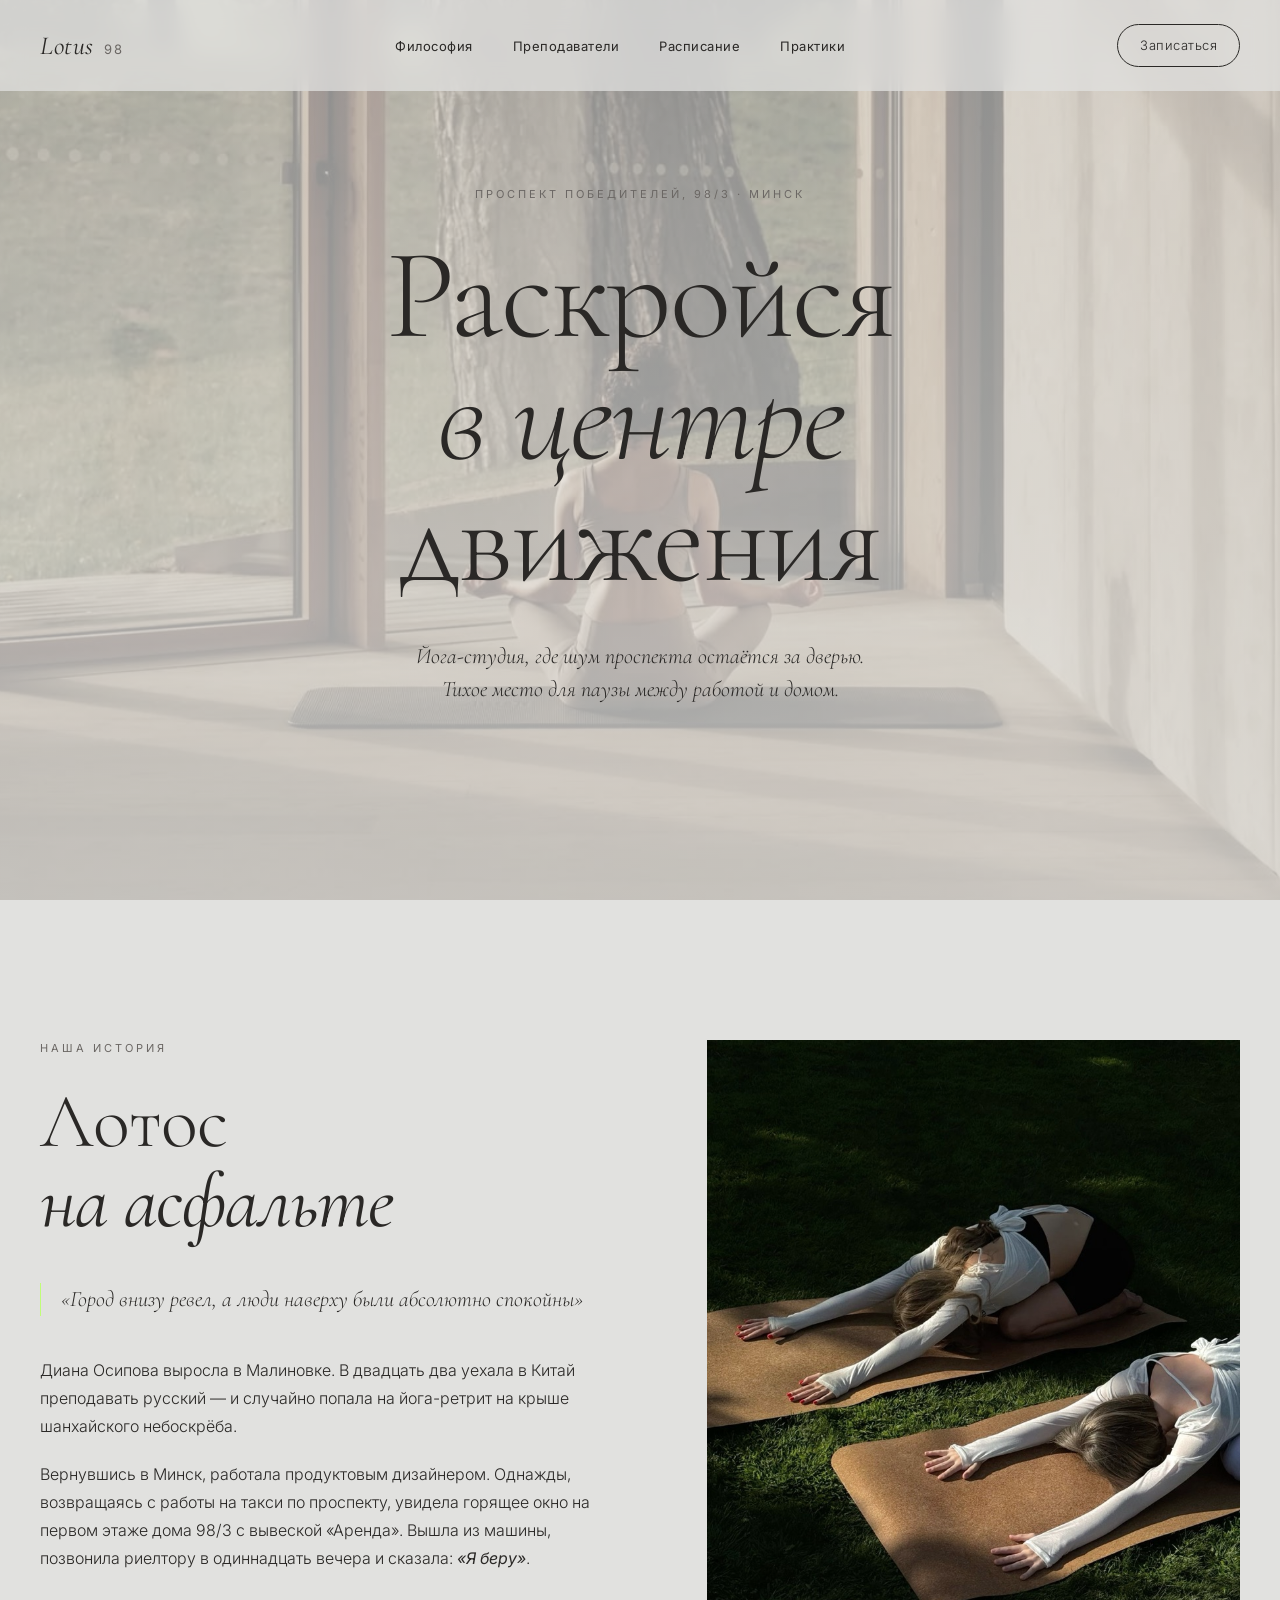
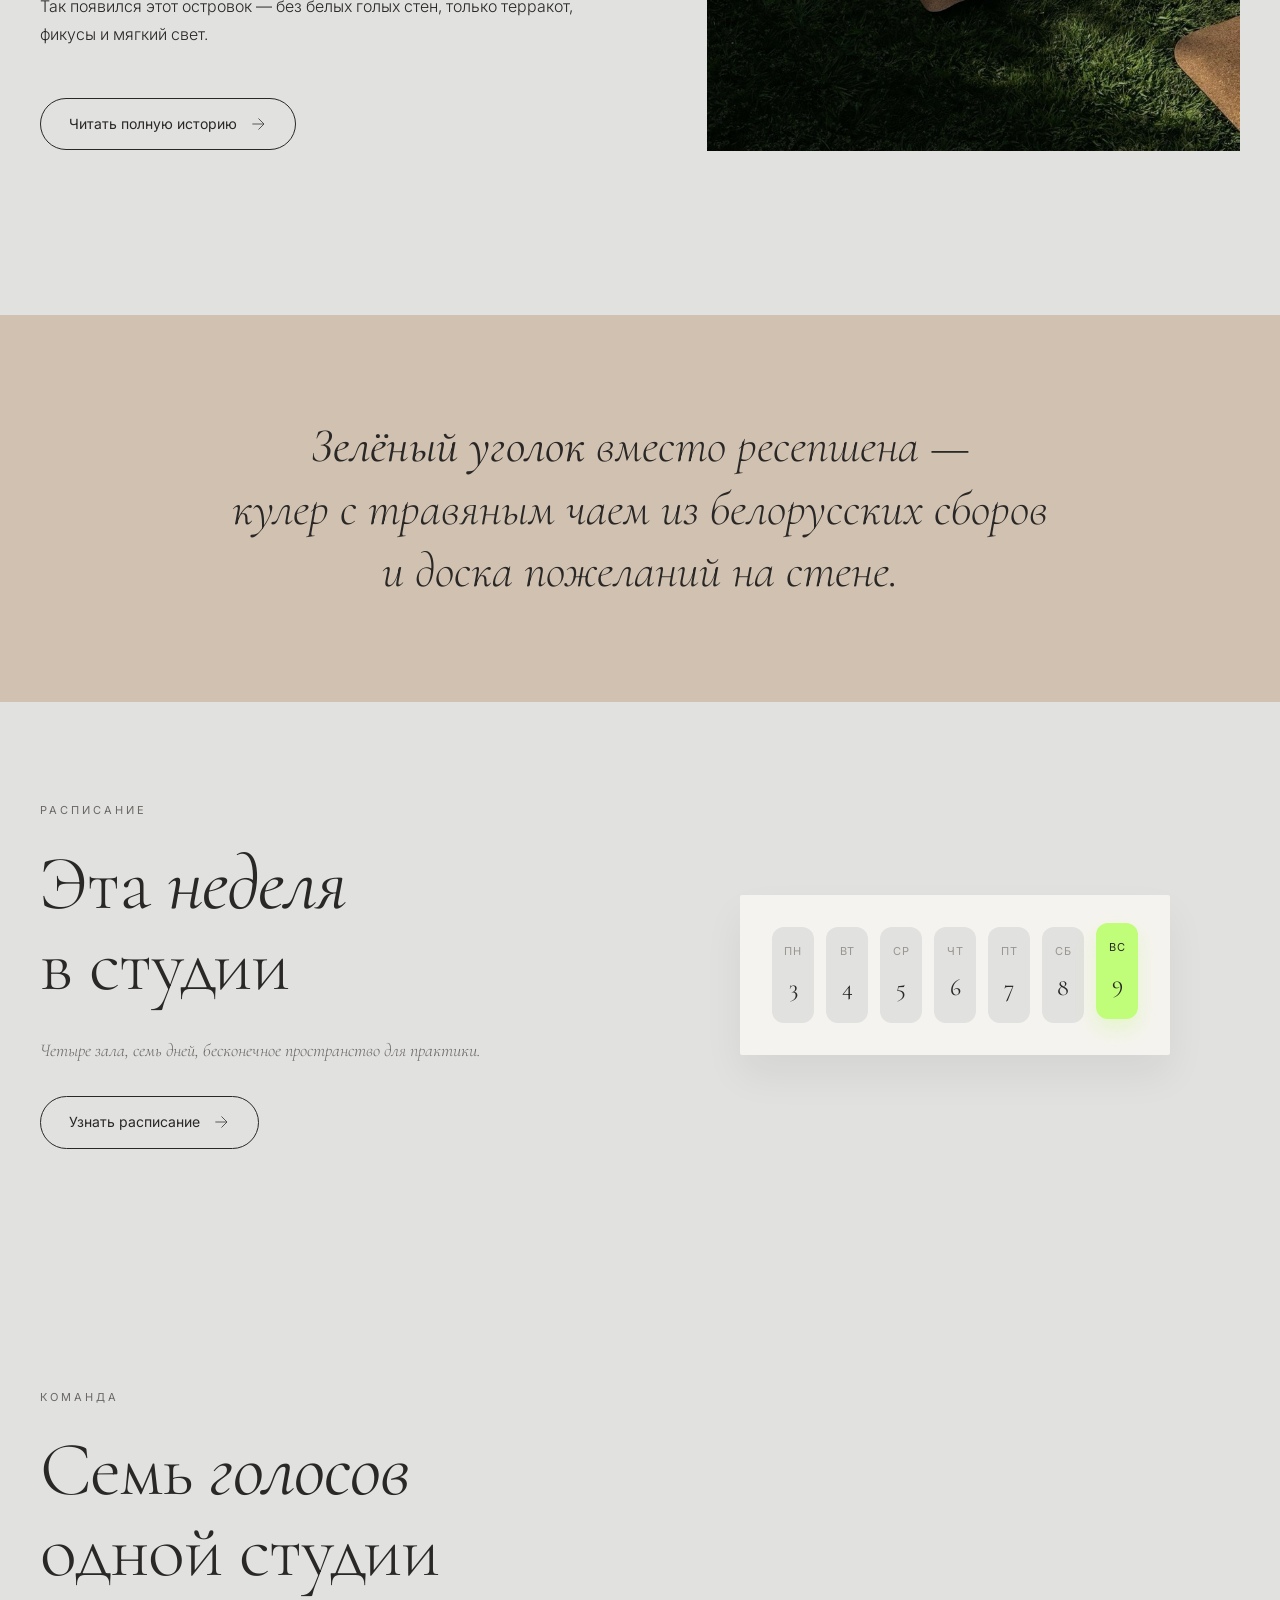
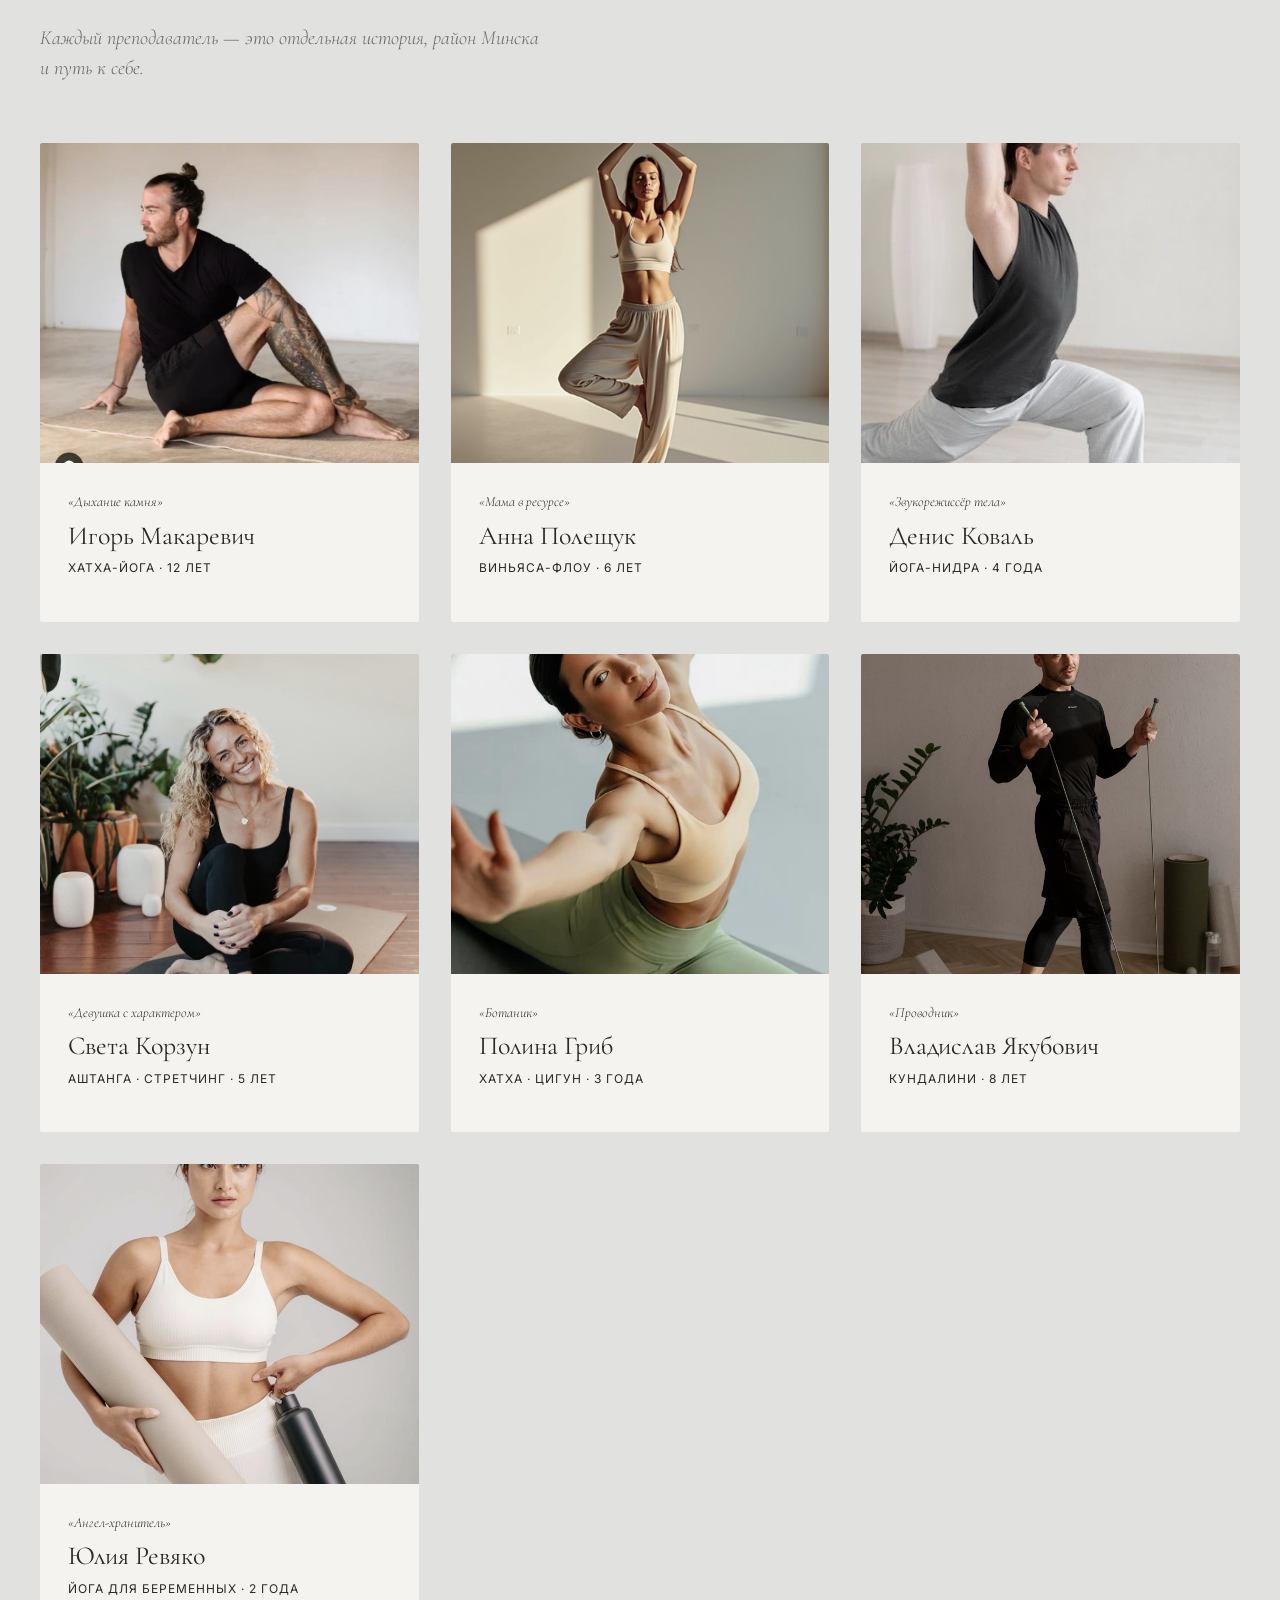
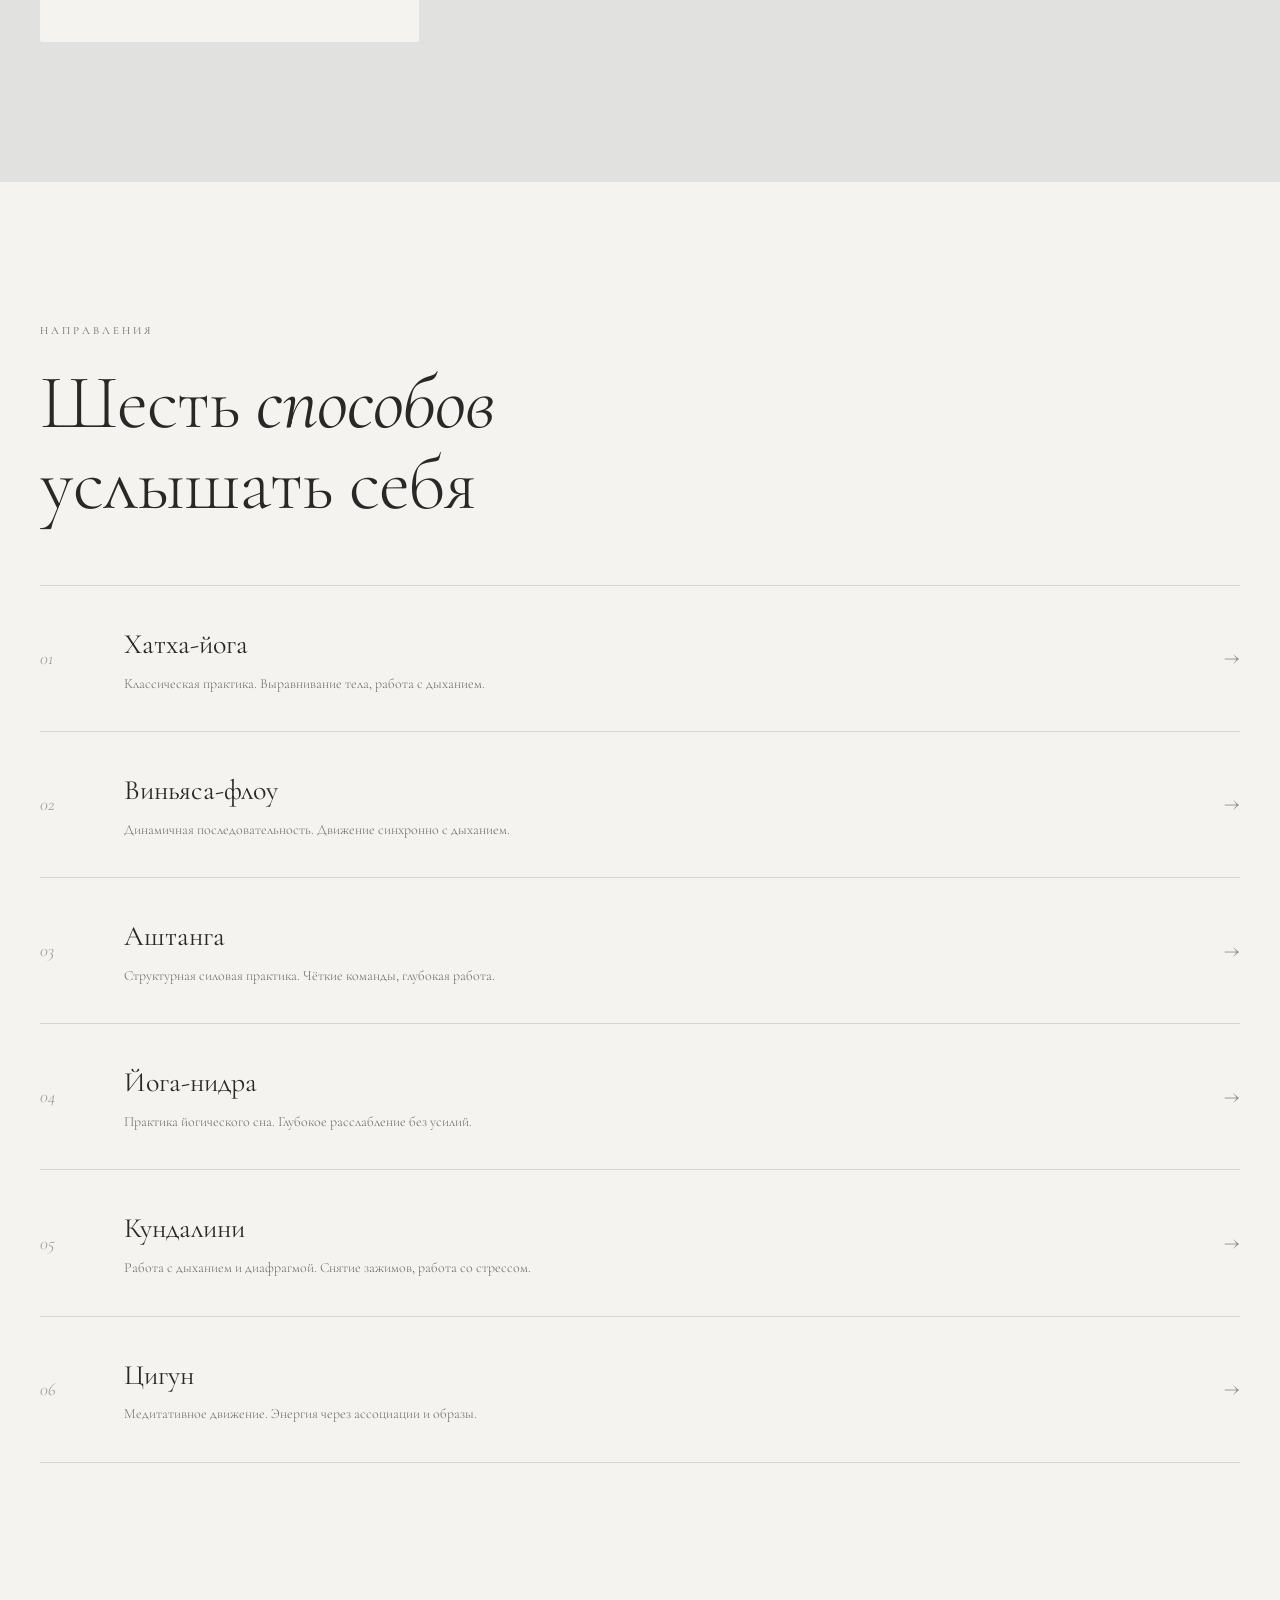
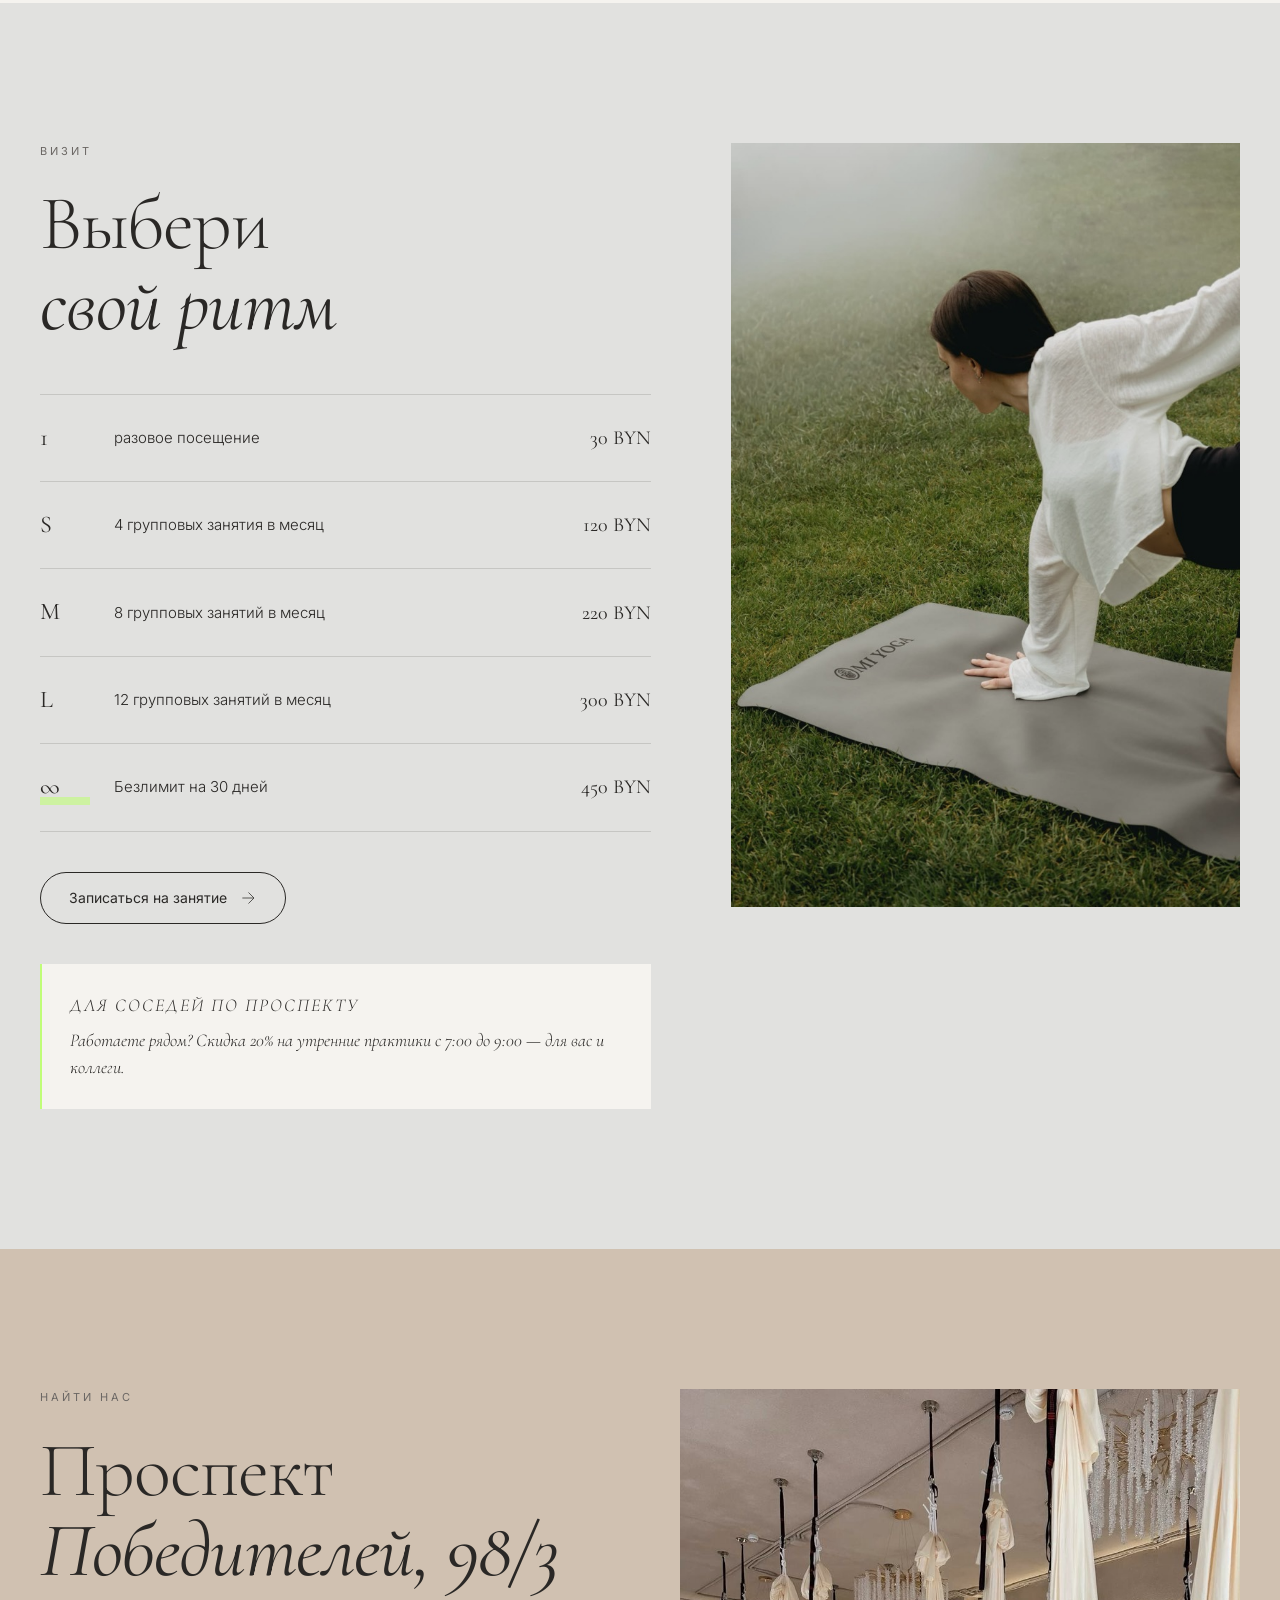
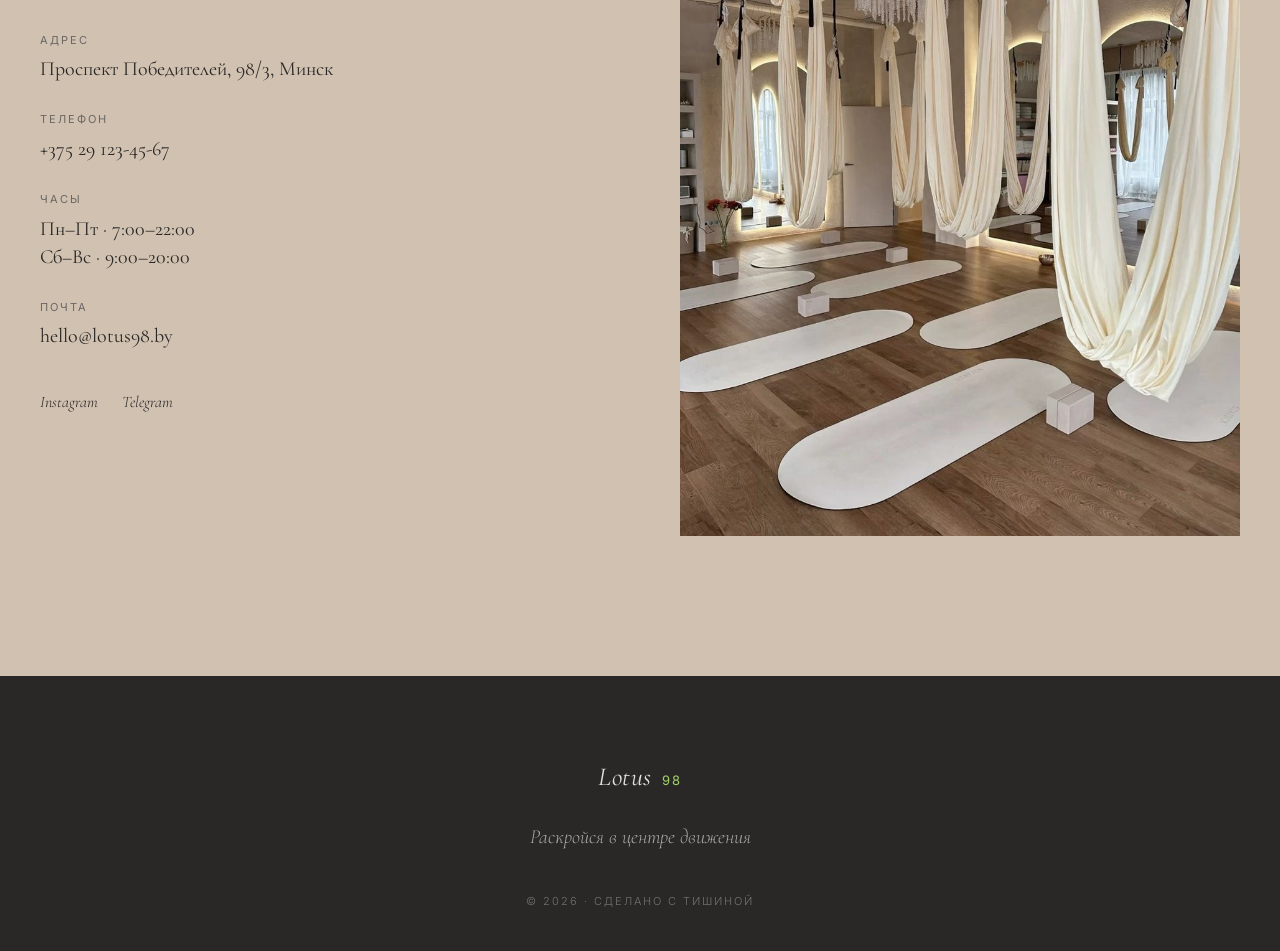
==== commit 7836a319: "add" ====
--- a/index.html
+++ b/index.html
@@ -20,11 +20,10 @@
       <span class="logo-num">98</span>
     </a>
     <ul class="nav-links">
-        <li><a href="index.html#philosophy">Философия</a></li>
-        <li><a href="index.html#teachers">Преподаватели</a></li>
+        <li><a href="about.html">Философия</a></li>
+        <li><a href="teachers.html">Преподаватели</a></li>
         <li><a href="schedule.html">Расписание</a></li>
-        <li><a href="index.html#practice">Практики</a></li>
-        <li><a href="index.html#visit">Визит</a></li>
+        <li><a href="practice.html">Практики</a></li>
     </ul>
     <a href="auth.html" class="nav-cta">Записаться</a>
     <button class="nav-burger" aria-label="Меню">
@@ -275,6 +274,7 @@
   </section>
 
   <!-- Практики -->
+    <!-- Практики -->
   <section class="practice" id="practice">
     <div class="container">
       <div class="practice-header">
@@ -285,54 +285,71 @@
         </h2>
       </div>
       <div class="practice-list">
-        <div class="practice-item reveal">
-          <span class="practice-num">01</span>
-          <div class="practice-info">
-            <h3>Хатха-йога</h3>
-            <p>Классическая практика. Выравнивание тела, работа с дыханием. Для всех уровней.</p>
-          </div>
-          <span class="practice-arrow">→</span>
-        </div>
-        <div class="practice-item reveal">
-          <span class="practice-num">02</span>
-          <div class="practice-info">
-            <h3>Виньяса-флоу</h3>
-            <p>Динамичная последовательность. Движение синхронно с дыханием.</p>
-          </div>
-          <span class="practice-arrow">→</span>
-        </div>
-        <div class="practice-item reveal">
-          <span class="practice-num">03</span>
-          <div class="practice-info">
-            <h3>Аштанга</h3>
-            <p>Структурная силовая практика. Чёткие команды, глубокая работа.</p>
-          </div>
-          <span class="practice-arrow">→</span>
-        </div>
-        <div class="practice-item reveal">
-          <span class="practice-num">04</span>
-          <div class="practice-info">
-            <h3>Йога-нидра</h3>
-            <p>Практика йогического сна. Глубокое расслабление без усилий.</p>
-          </div>
-          <span class="practice-arrow">→</span>
-        </div>
-        <div class="practice-item reveal">
-          <span class="practice-num">05</span>
-          <div class="practice-info">
-            <h3>Кундалини</h3>
-            <p>Работа с дыханием и диафрагмой. Снятие зажимов, работа со стрессом.</p>
-          </div>
-          <span class="practice-arrow">→</span>
-        </div>
-        <div class="practice-item reveal">
-          <span class="practice-num">06</span>
-          <div class="practice-info">
-            <h3>Цигун</h3>
-            <p>Медитативное движение. Энергия через ассоциации и образы.</p>
-          </div>
-          <span class="practice-arrow">→</span>
-        </div>
+        <a href="practice.html?id=hatha" class="practice-item-link reveal">
+          <div class="practice-item">
+            <span class="practice-num">01</span>
+            <div class="practice-info">
+              <h3>Хатха-йога</h3>
+              <p>Классическая практика. Выравнивание тела, работа с дыханием.</p>
+            </div>
+            <span class="practice-arrow">→</span>
+          </div>
+        </a>
+
+        <a href="practice.html?id=vinyasa" class="practice-item-link reveal">
+          <div class="practice-item">
+            <span class="practice-num">02</span>
+            <div class="practice-info">
+              <h3>Виньяса-флоу</h3>
+              <p>Динамичная последовательность. Движение синхронно с дыханием.</p>
+            </div>
+            <span class="practice-arrow">→</span>
+          </div>
+        </a>
+
+        <a href="practice.html?id=ashtanga" class="practice-item-link reveal">
+          <div class="practice-item">
+            <span class="practice-num">03</span>
+            <div class="practice-info">
+              <h3>Аштанга</h3>
+              <p>Структурная силовая практика. Чёткие команды, глубокая работа.</p>
+            </div>
+            <span class="practice-arrow">→</span>
+          </div>
+        </a>
+
+        <a href="practice.html?id=nidra" class="practice-item-link reveal">
+          <div class="practice-item">
+            <span class="practice-num">04</span>
+            <div class="practice-info">
+              <h3>Йога-нидра</h3>
+              <p>Практика йогического сна. Глубокое расслабление без усилий.</p>
+            </div>
+            <span class="practice-arrow">→</span>
+          </div>
+        </a>
+
+        <a href="practice.html?id=kundalini" class="practice-item-link reveal">
+          <div class="practice-item">
+            <span class="practice-num">05</span>
+            <div class="practice-info">
+              <h3>Кундалини</h3>
+              <p>Работа с дыханием и диафрагмой. Снятие зажимов, работа со стрессом.</p>
+            </div>
+            <span class="practice-arrow">→</span>
+          </div>
+        </a>
+
+        <a href="practice.html?id=qigong" class="practice-item-link reveal">
+          <div class="practice-item">
+            <span class="practice-num">06</span>
+            <div class="practice-info">
+              <h3>Цигун</h3>
+              <p>Медитативное движение. Энергия через ассоциации и образы.</p>
+            </div>
+            <span class="practice-arrow">→</span>
+          </div>
+        </a>
       </div>
     </div>
   </section>
--- a/css/style.css
+++ b/css/style.css
@@ -499,7 +499,48 @@
 .teacher-card-link:hover {
   transform: translateY(-6px);
 }
-
+/* ===== Кликабельные элементы практик ===== */
+.practice-item-link {
+  text-decoration: none;
+  color: inherit;
+  display: block;
+}
+
+.practice-item-link .practice-item {
+  /* Наследуем стили из оригинального .practice-item, но добавляем transition */
+  transition: padding-left 0.4s ease, background 0.4s ease;
+}
+
+.practice-item-link:hover .practice-item {
+  padding-left: 16px;
+  background: var(--paper); /* Лёгкий фон при наведении */
+}
+
+.practice-item-link:hover .practice-arrow {
+  transform: translateX(8px);
+  color: var(--ink);
+}
+/* ===== Кликабельные элементы практик ===== */
+.practice-item-link {
+  text-decoration: none;
+  color: inherit;
+  display: block;
+  cursor: pointer; /* ← добавь эту строку */
+}
+
+.practice-item-link .practice-item {
+  transition: padding-left 0.4s ease, background 0.4s ease;
+}
+
+.practice-item-link:hover .practice-item {
+  padding-left: 16px;
+  background: var(--paper);
+}
+
+.practice-item-link:hover .practice-arrow {
+  transform: translateX(8px);
+  color: var(--ink);
+}
 
 
 
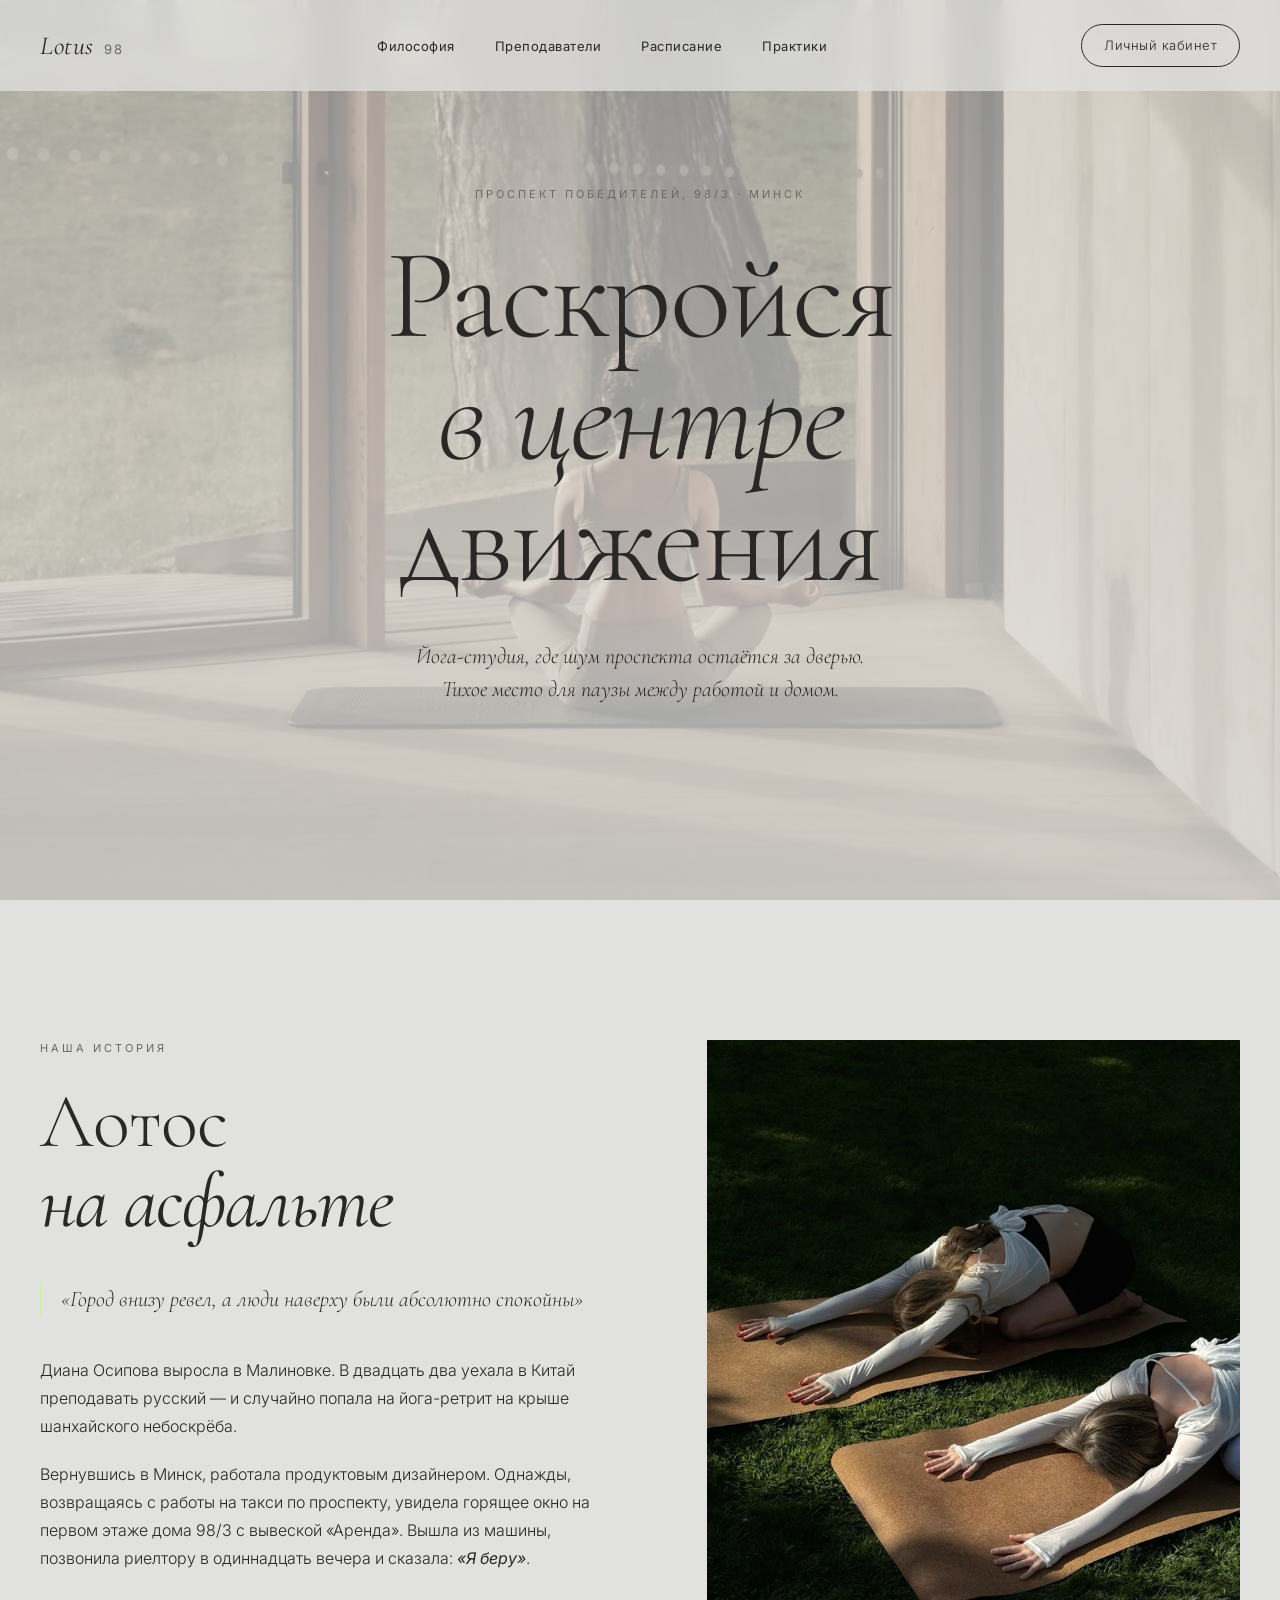
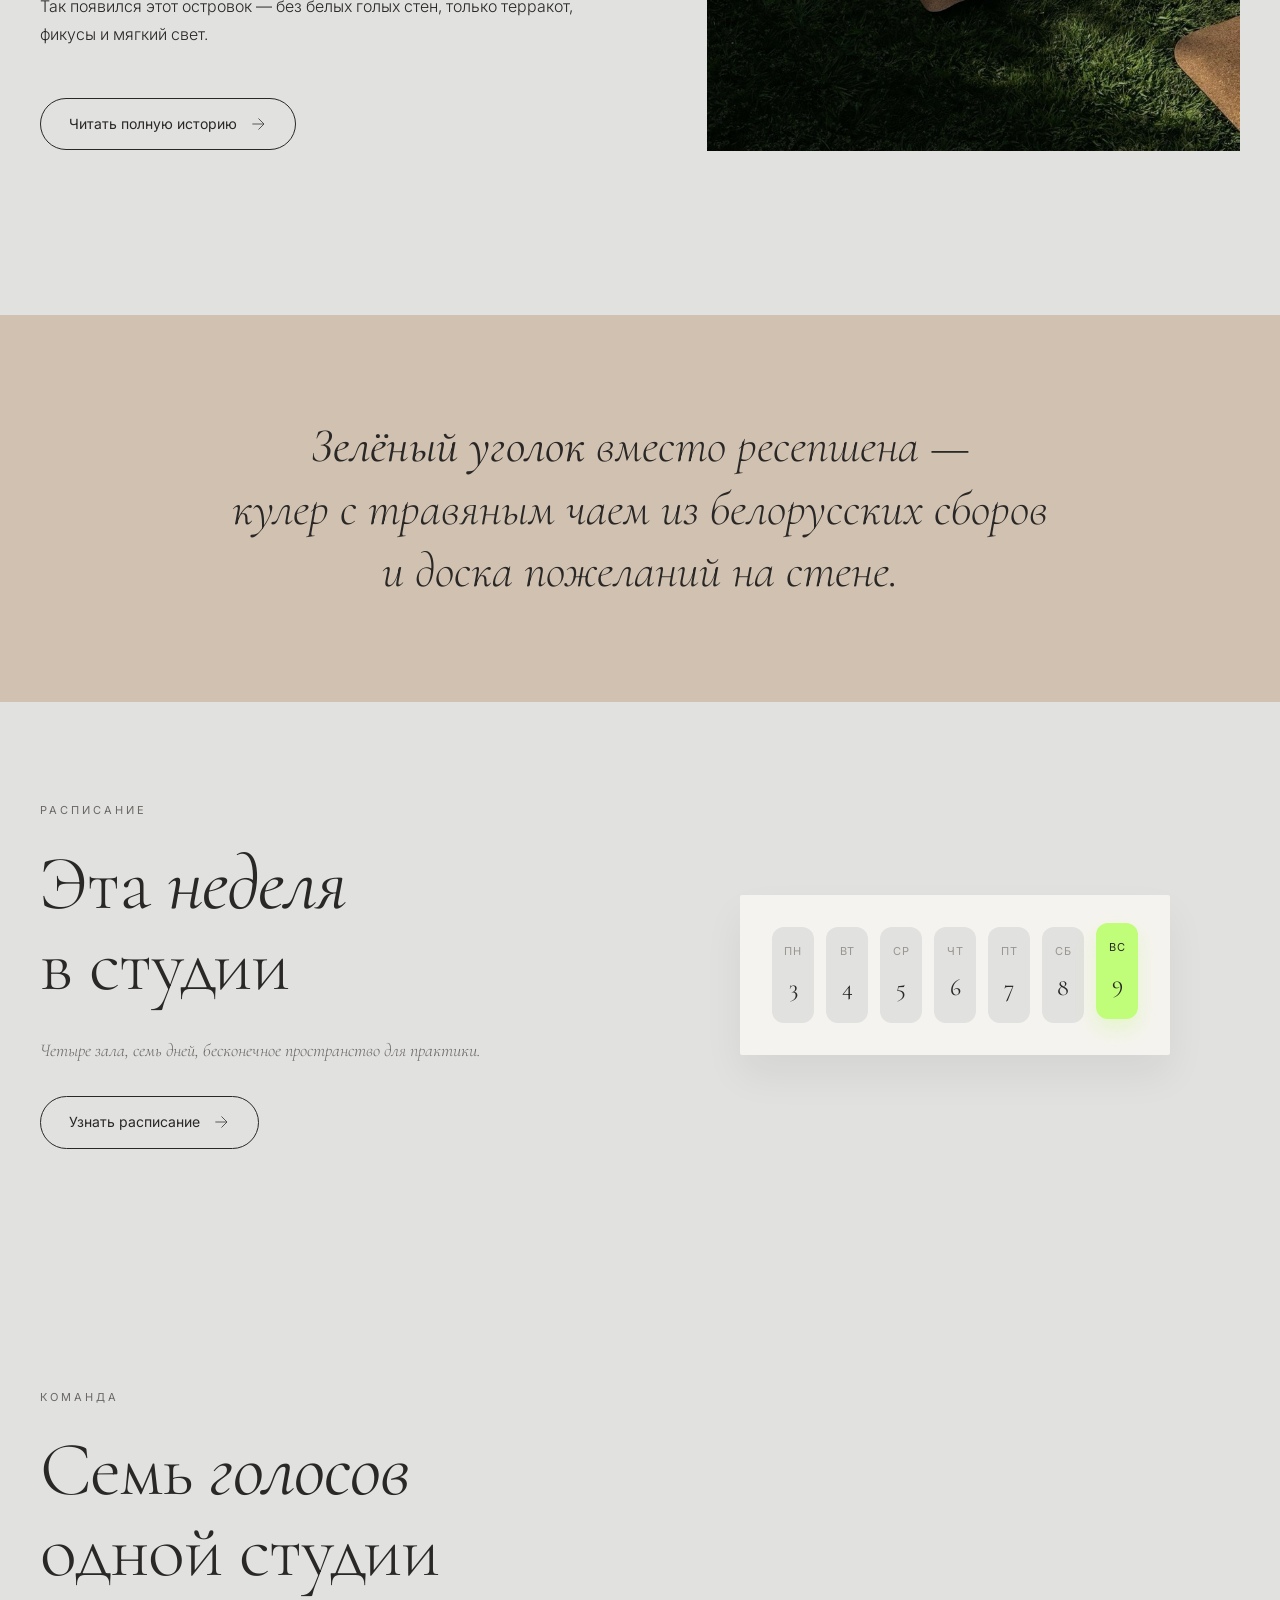
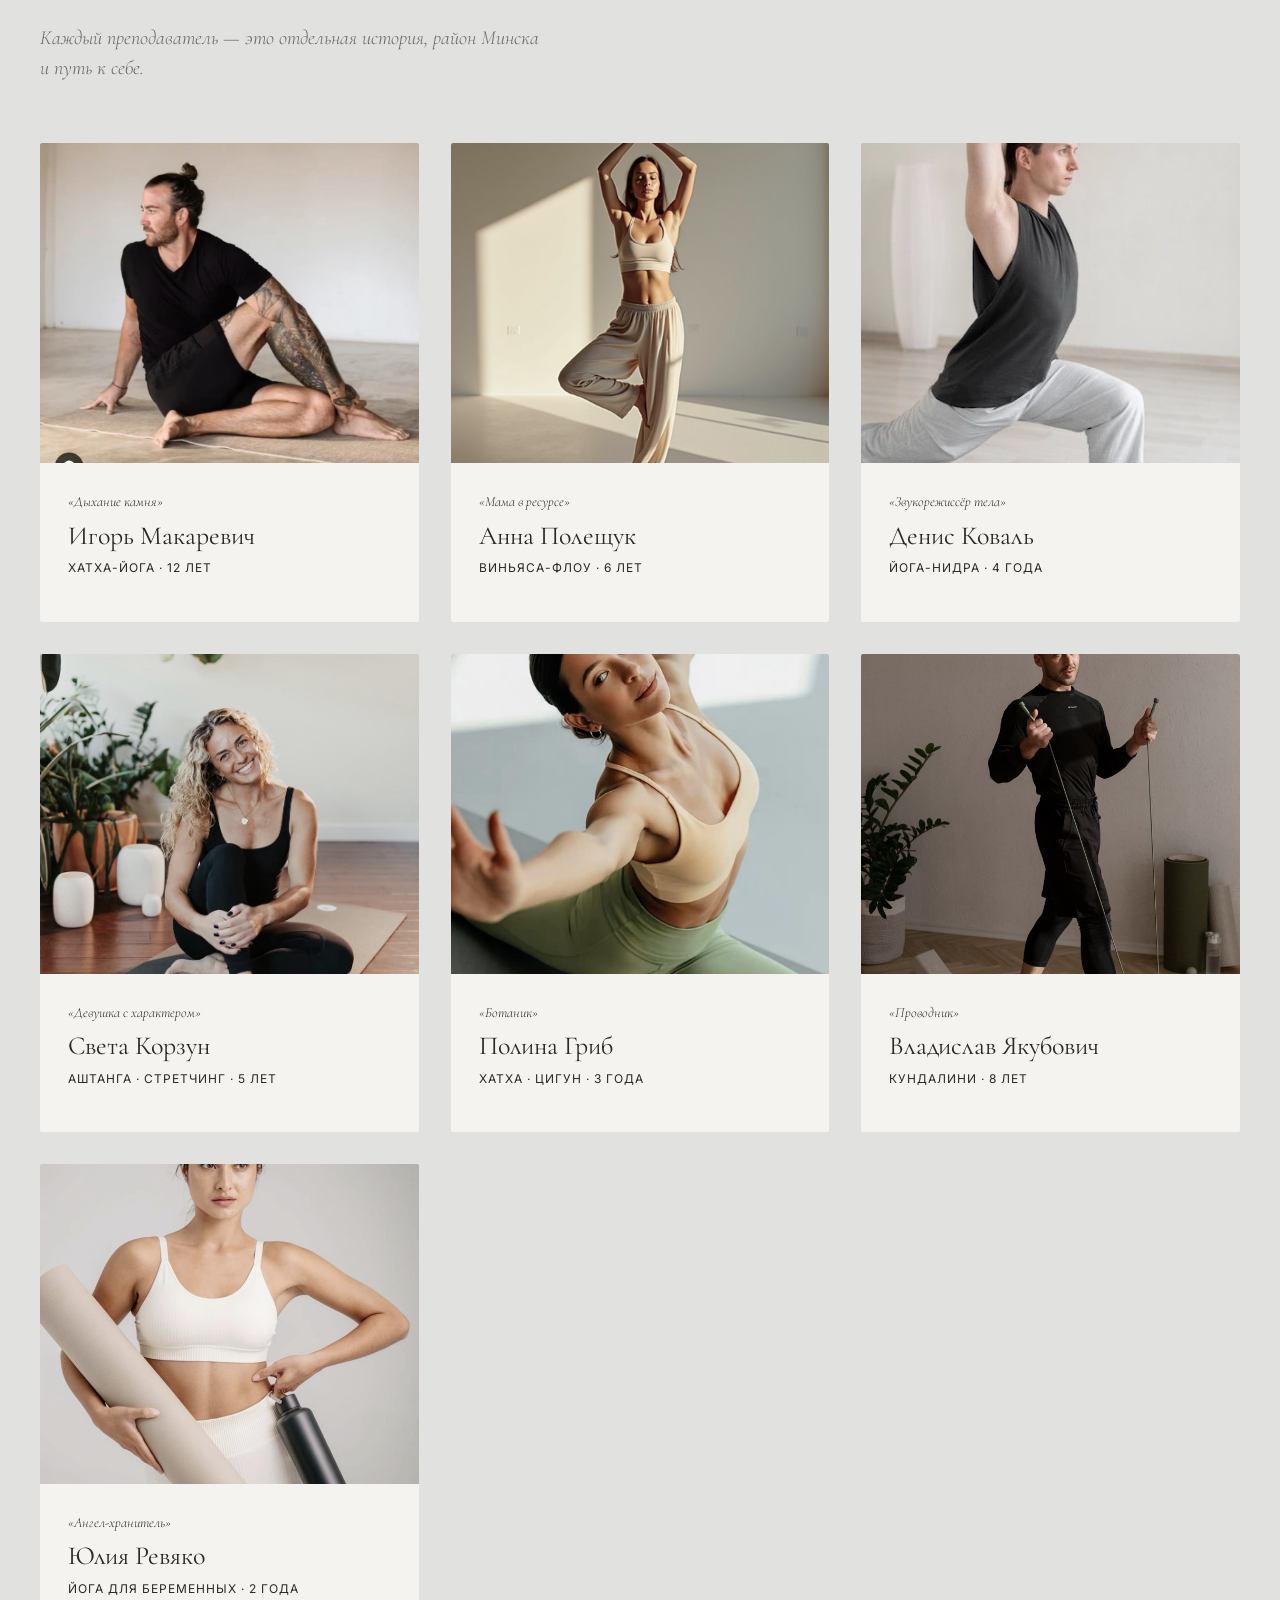
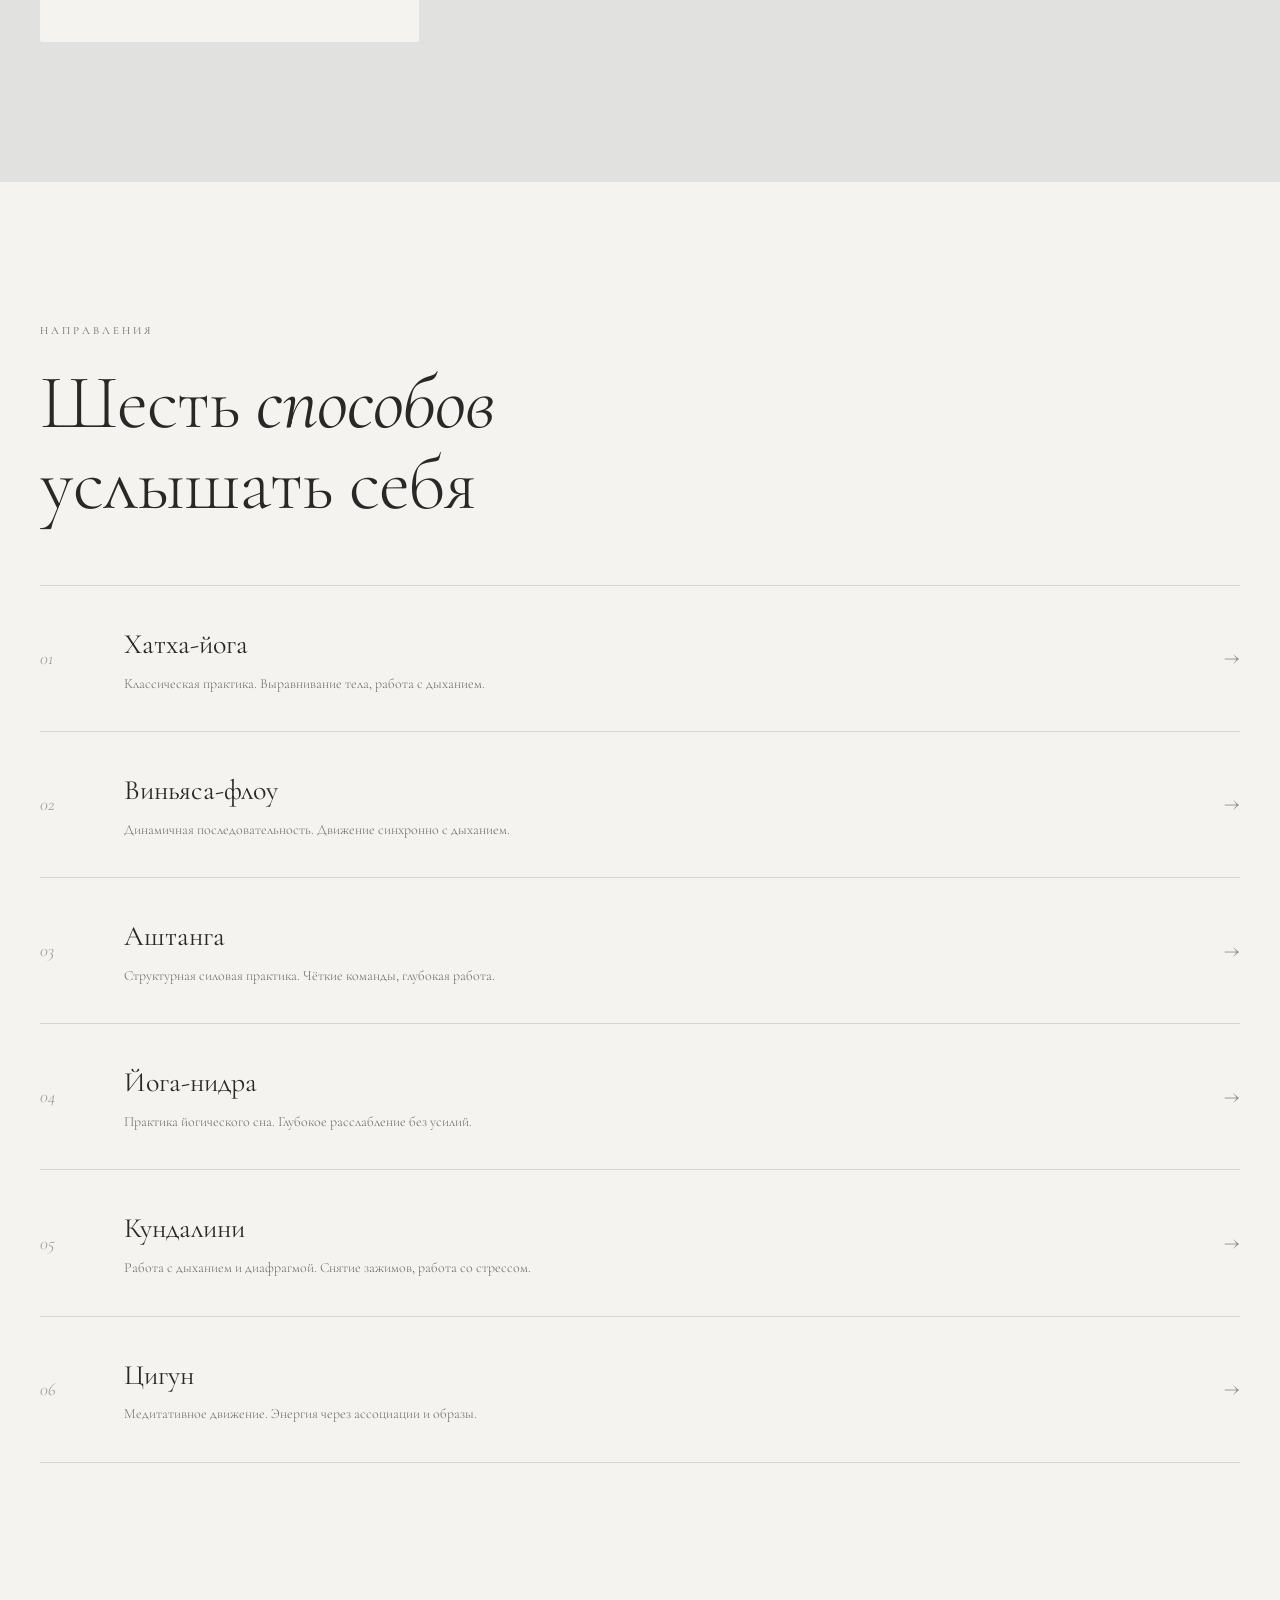
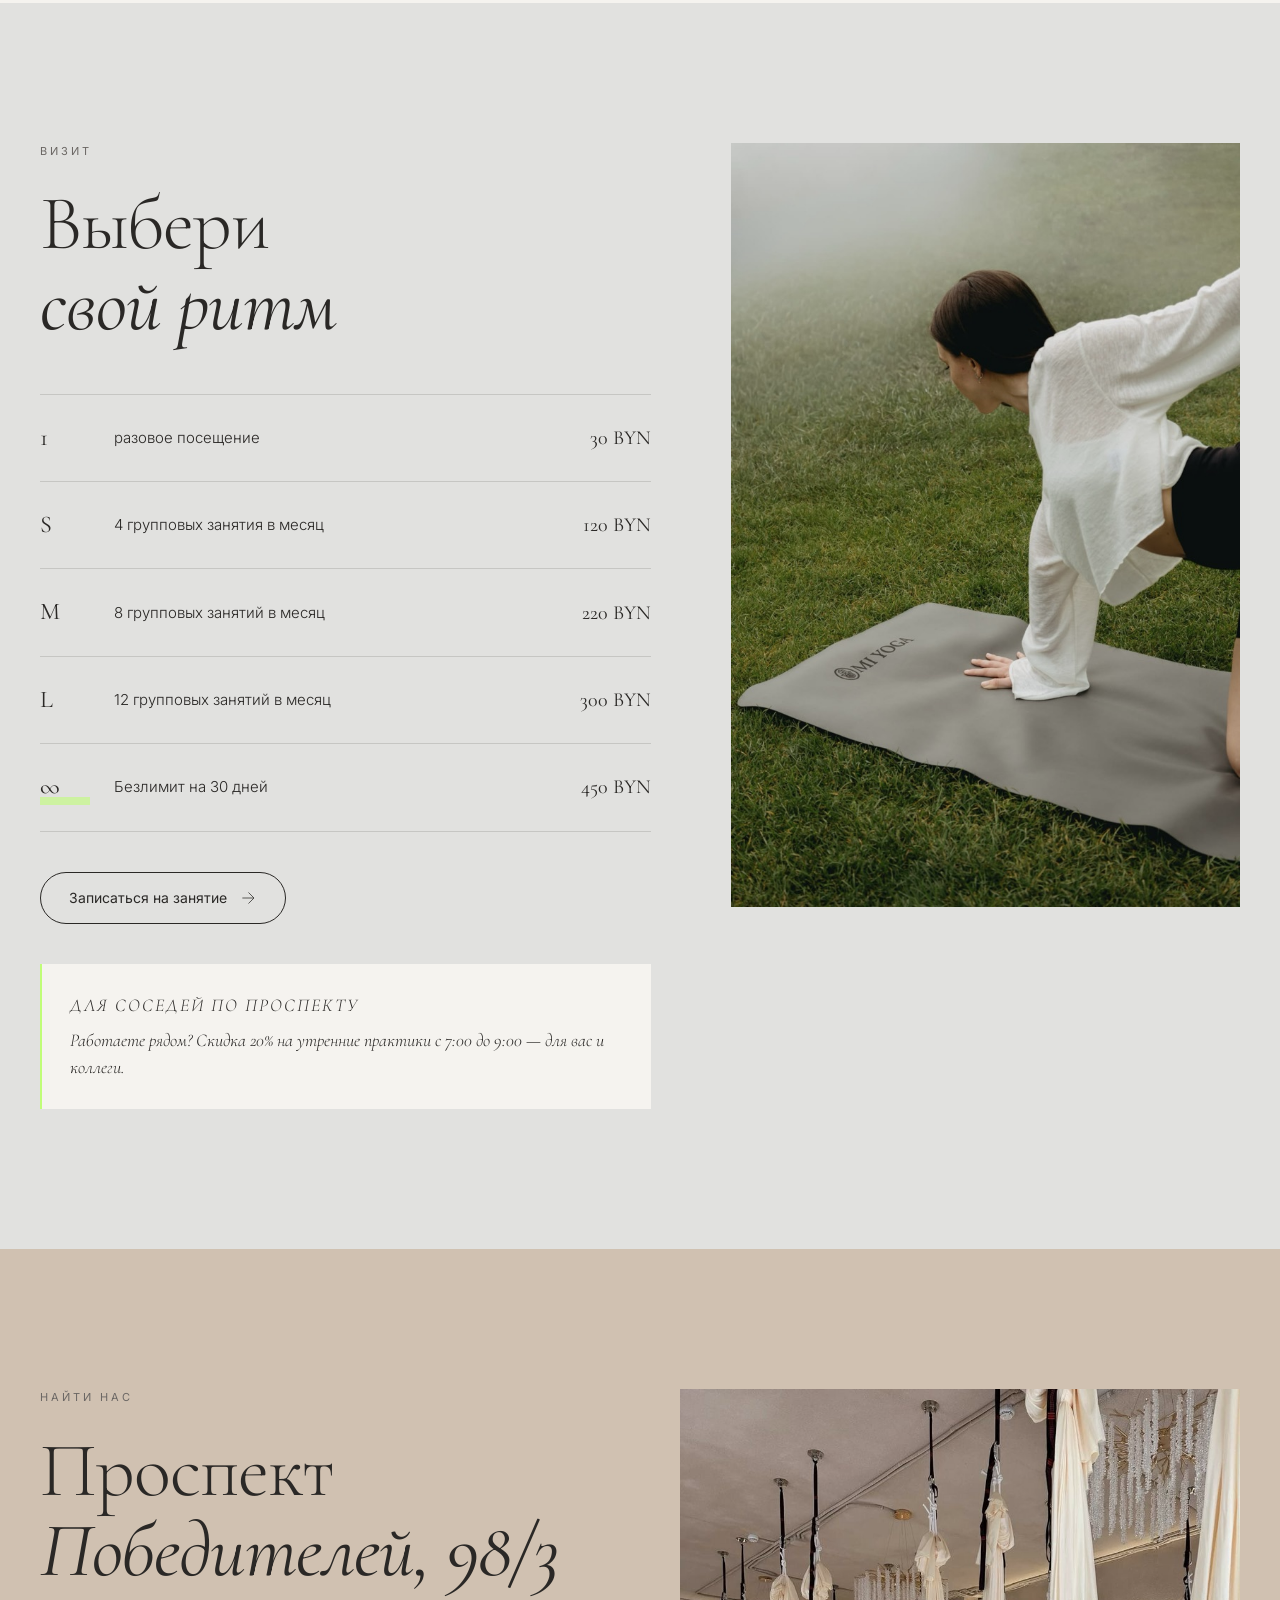
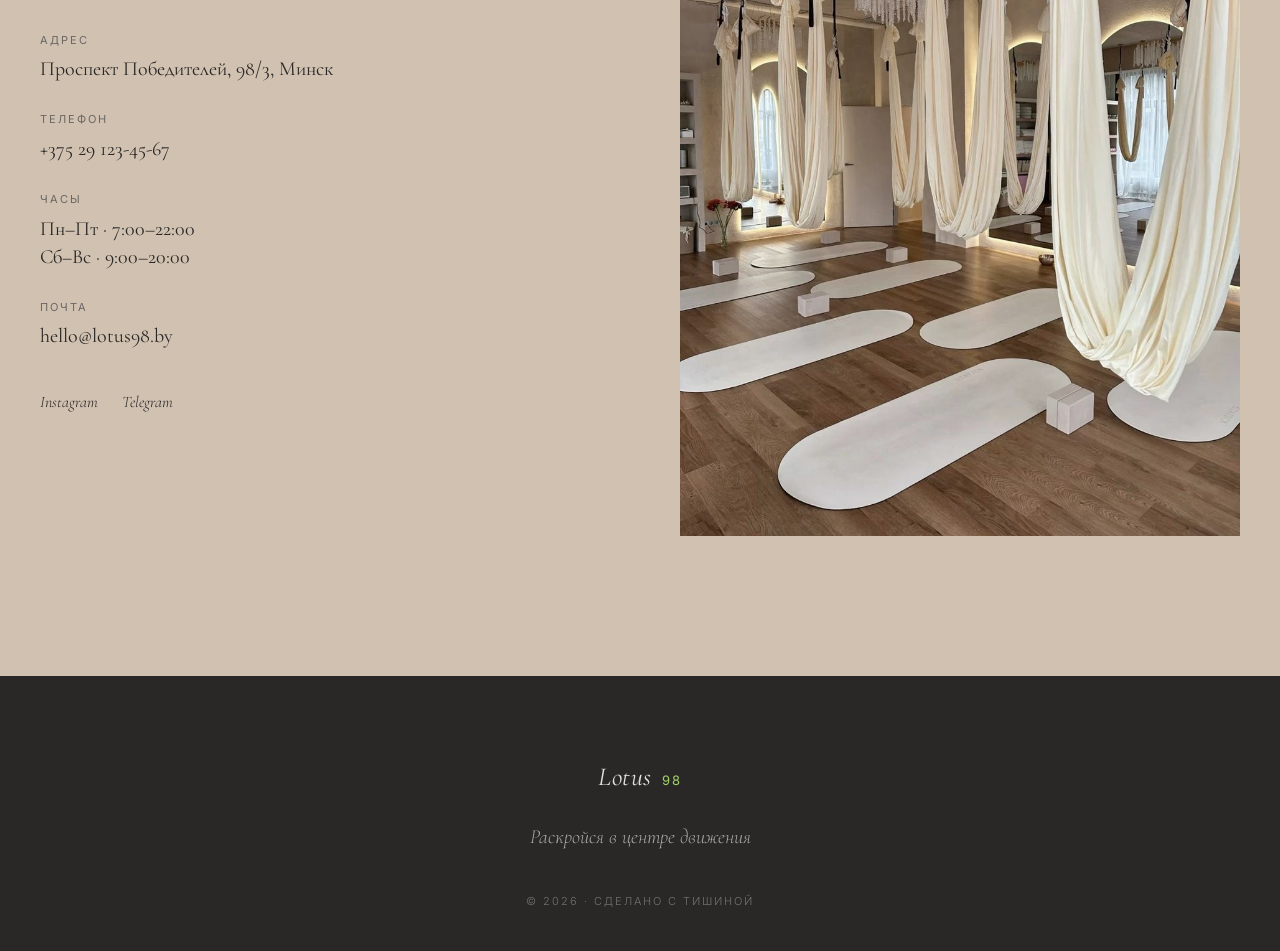
==== commit ff3631fb: "Личный кабинет" ====
--- a/index.html
+++ b/index.html
@@ -25,7 +25,7 @@
         <li><a href="schedule.html">Расписание</a></li>
         <li><a href="practice.html">Практики</a></li>
     </ul>
-    <a href="auth.html" class="nav-cta">Записаться</a>
+    <a href="auth.html" class="nav-cta">Личный кабинет</a>
     <button class="nav-burger" aria-label="Меню">
       <span></span><span></span>
     </button>
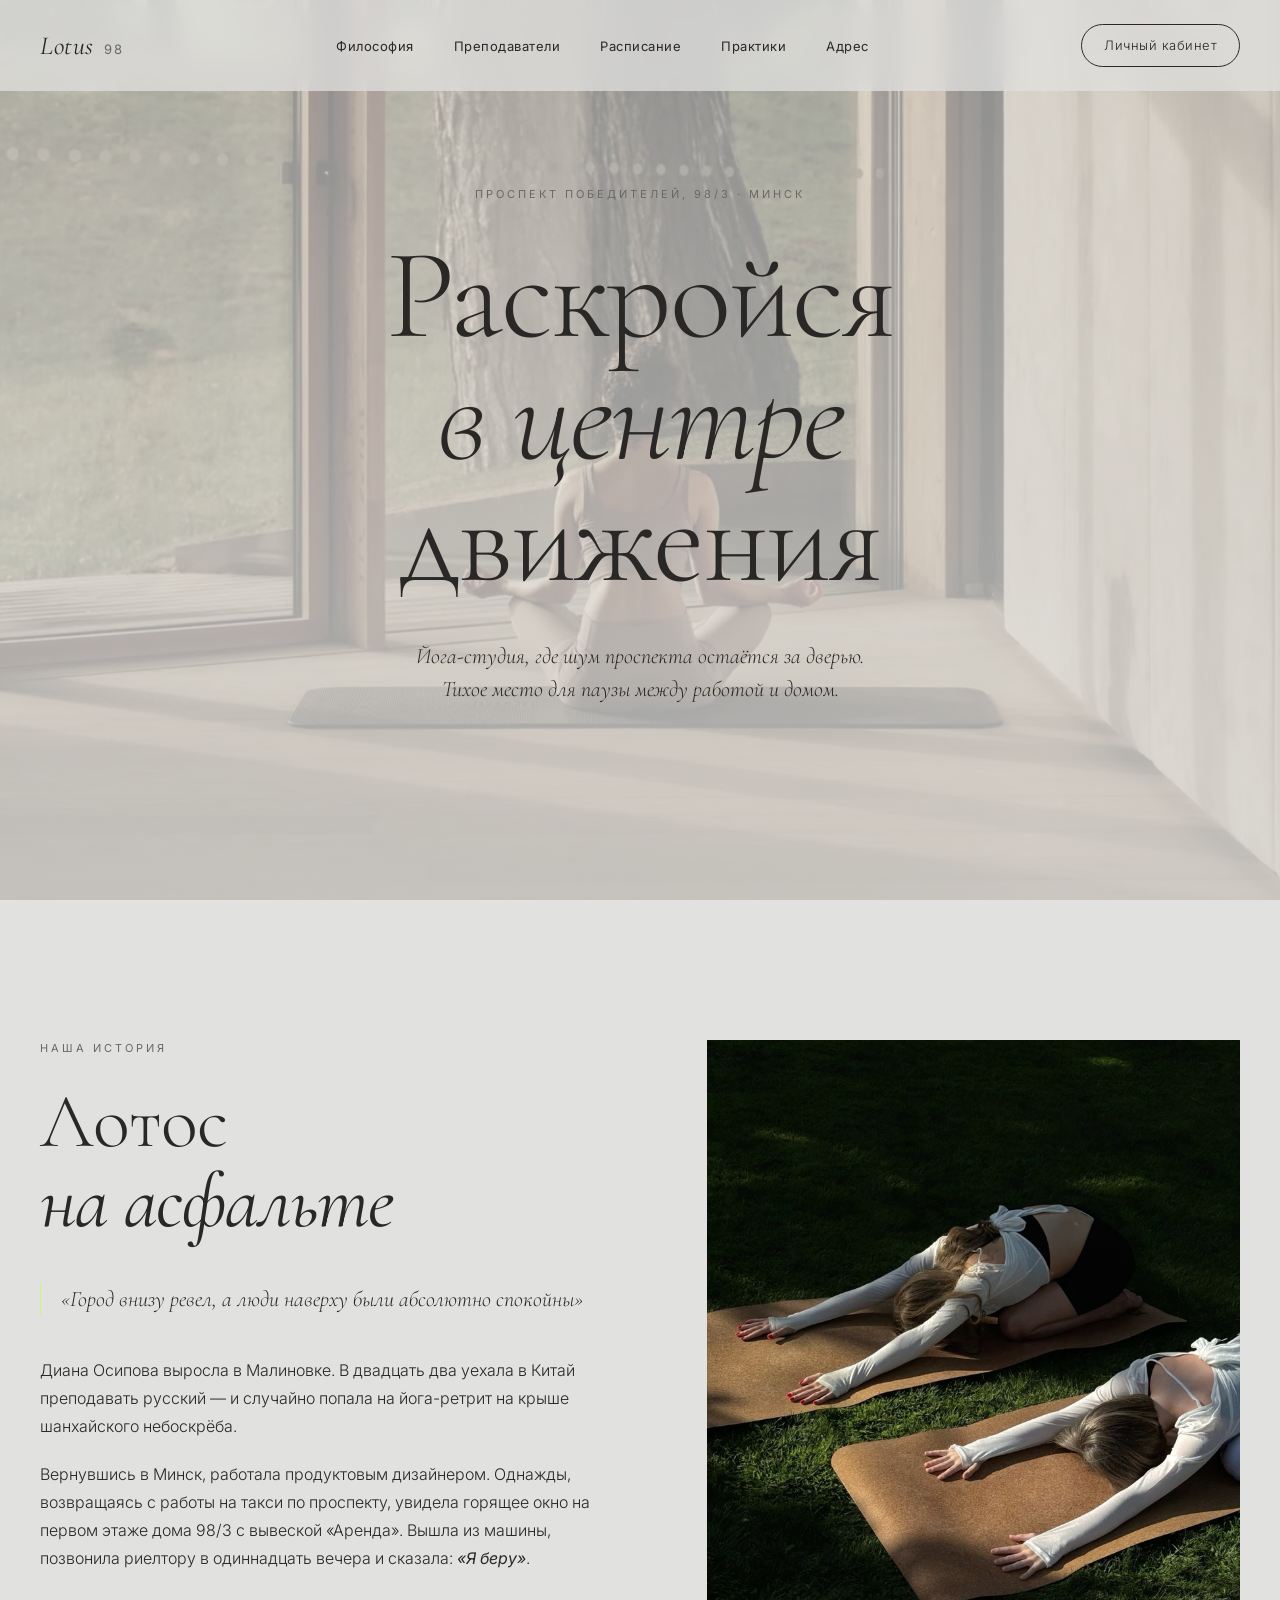
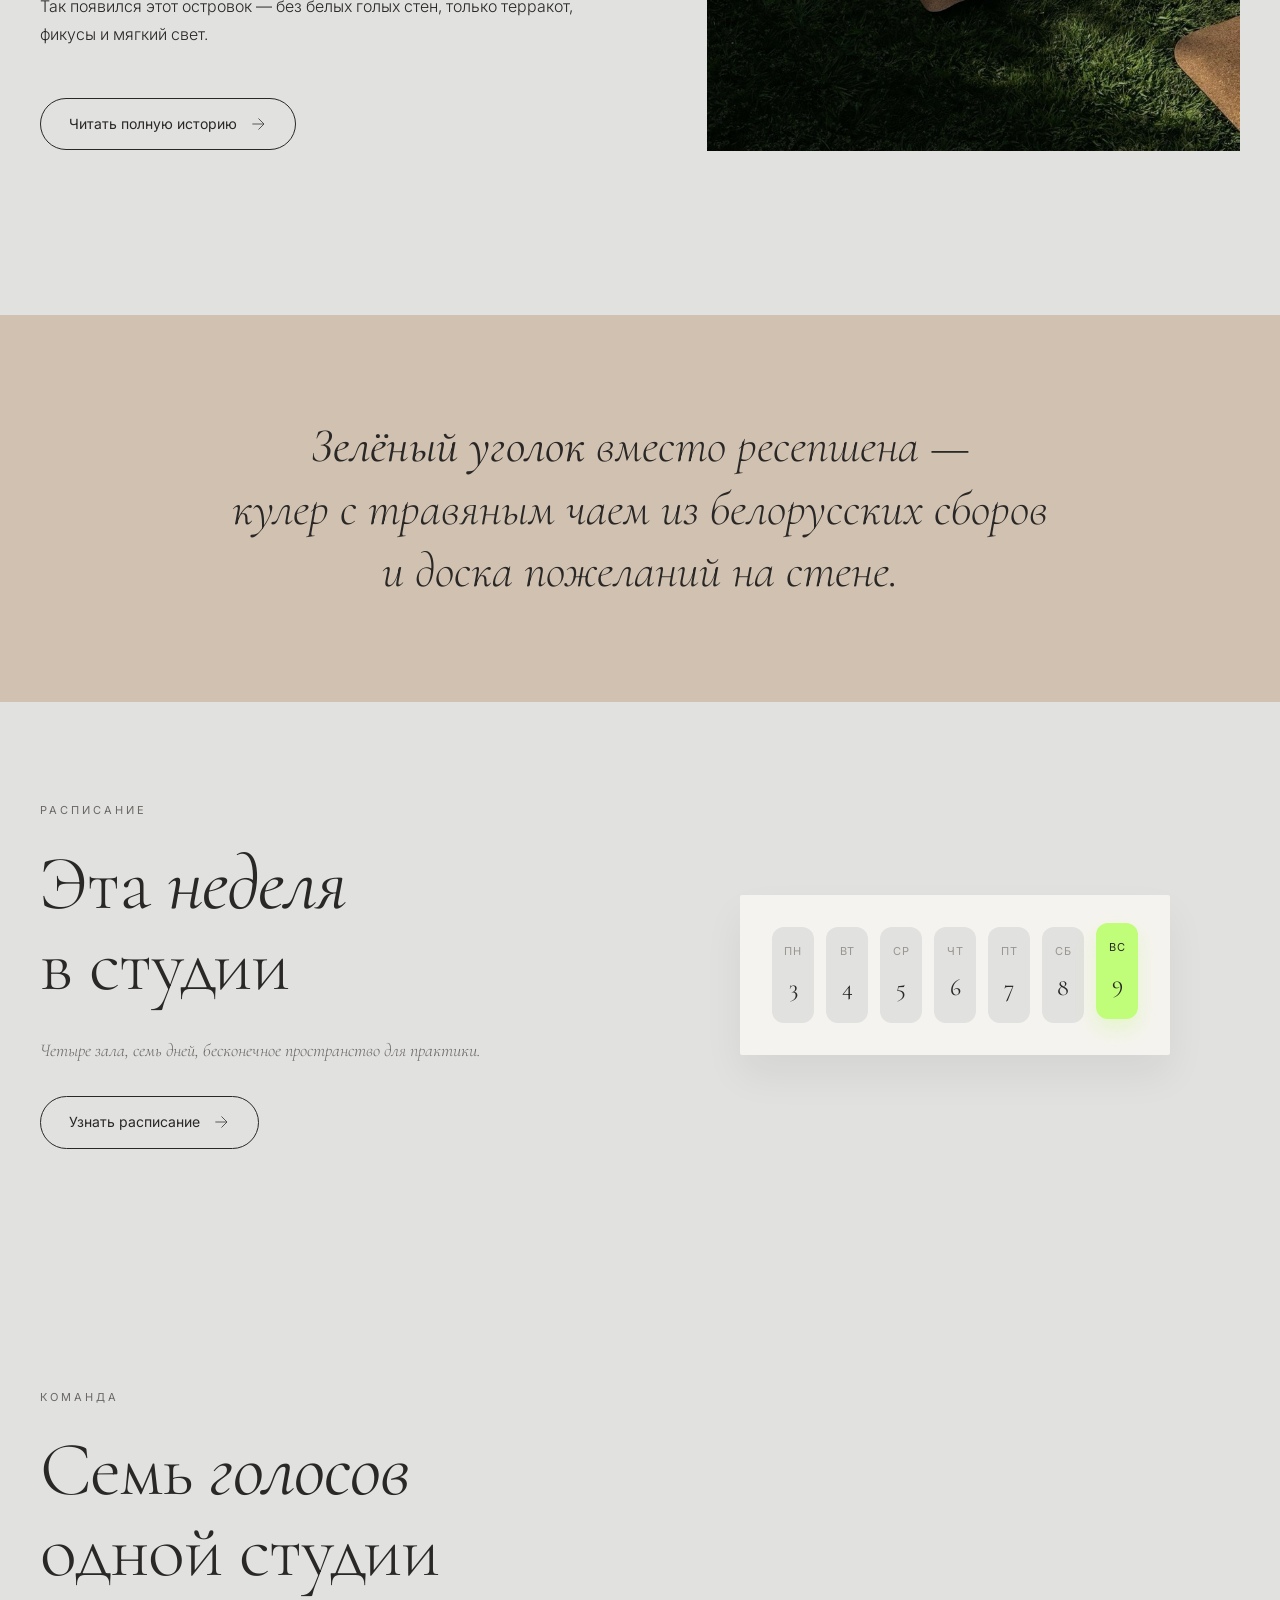
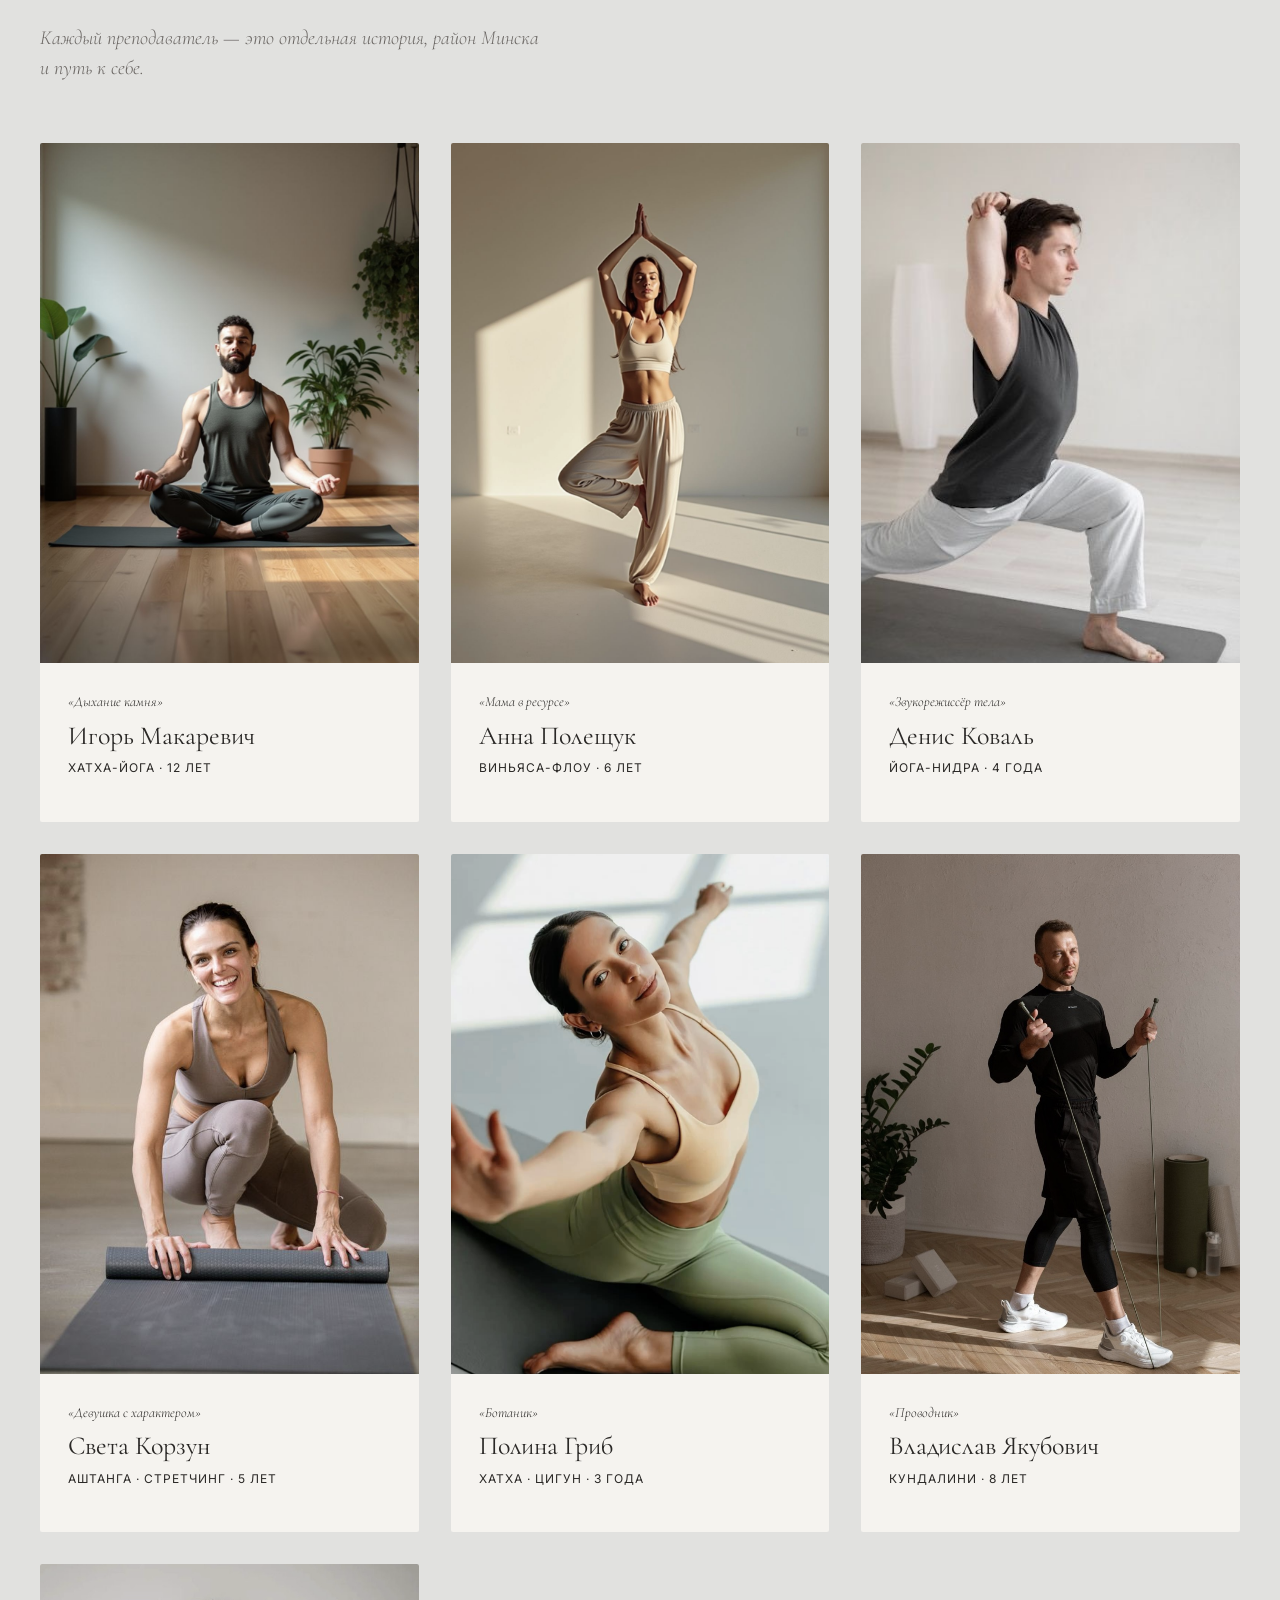
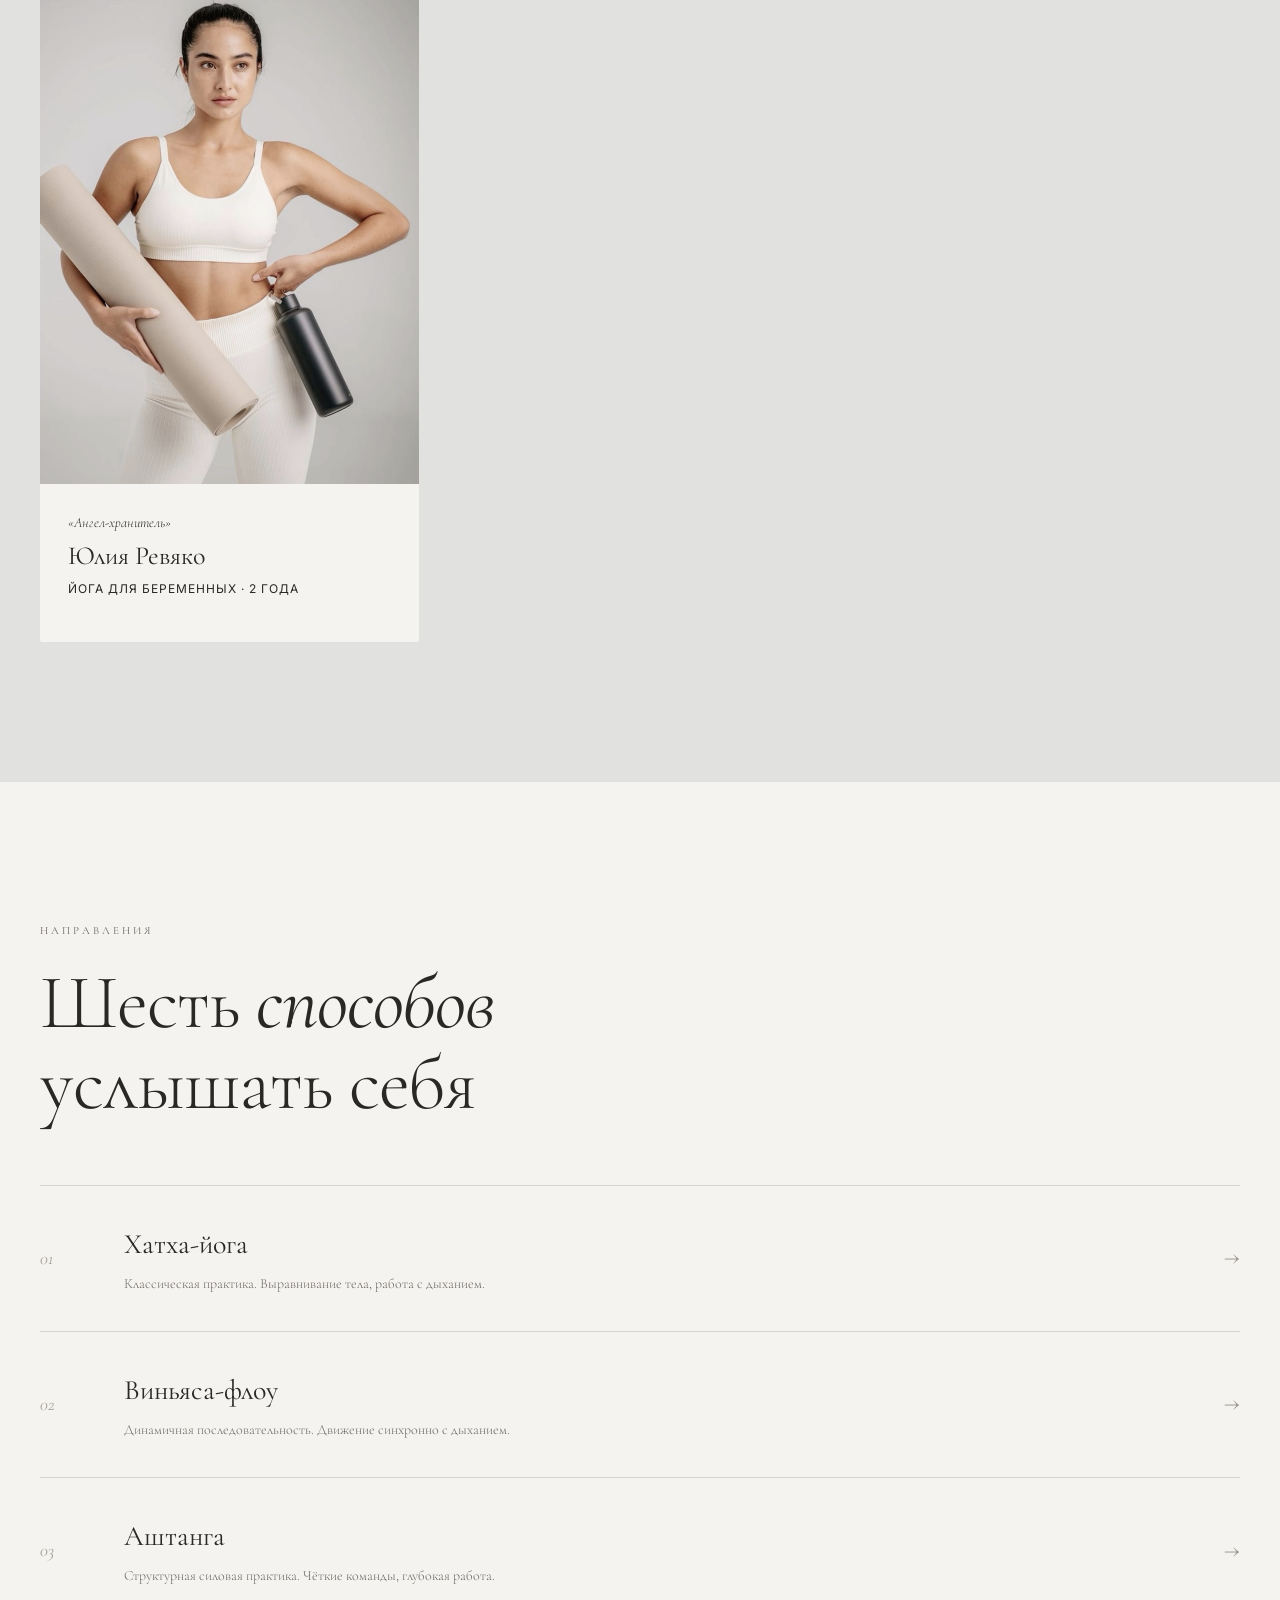
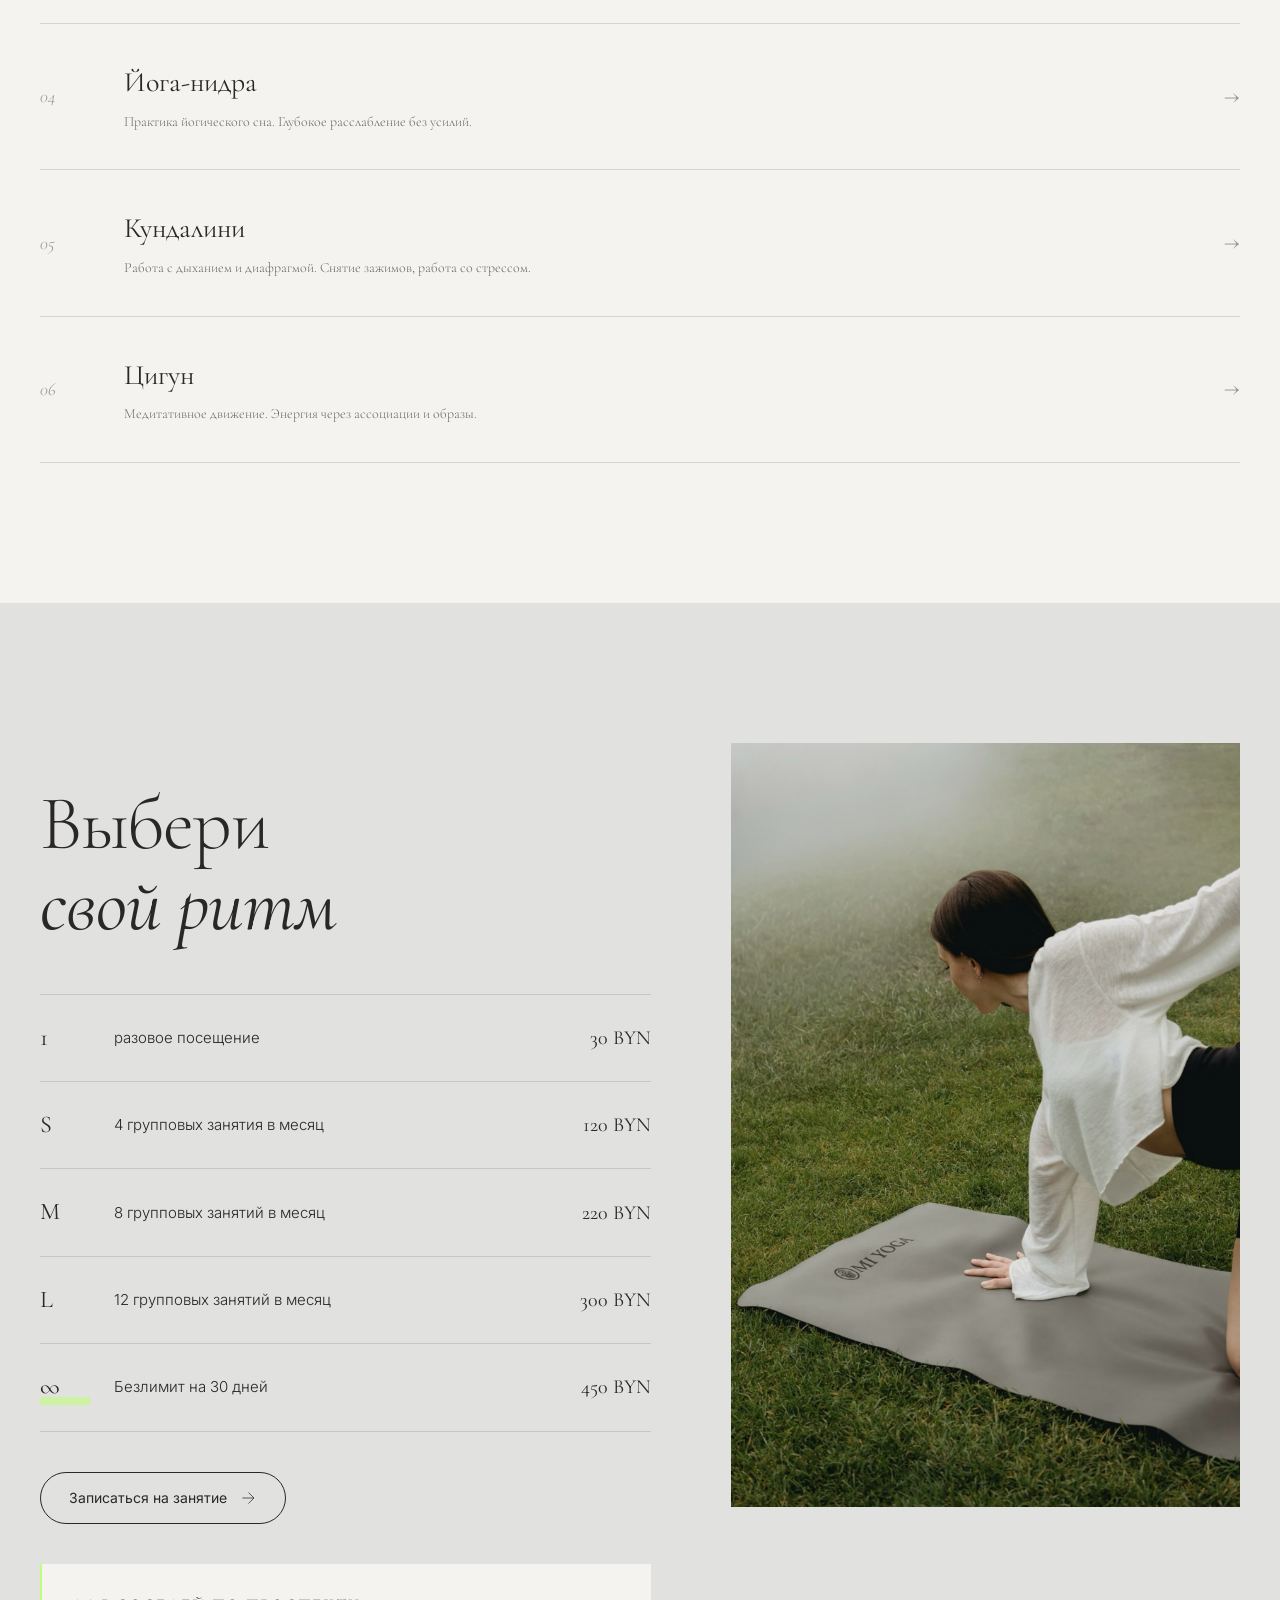
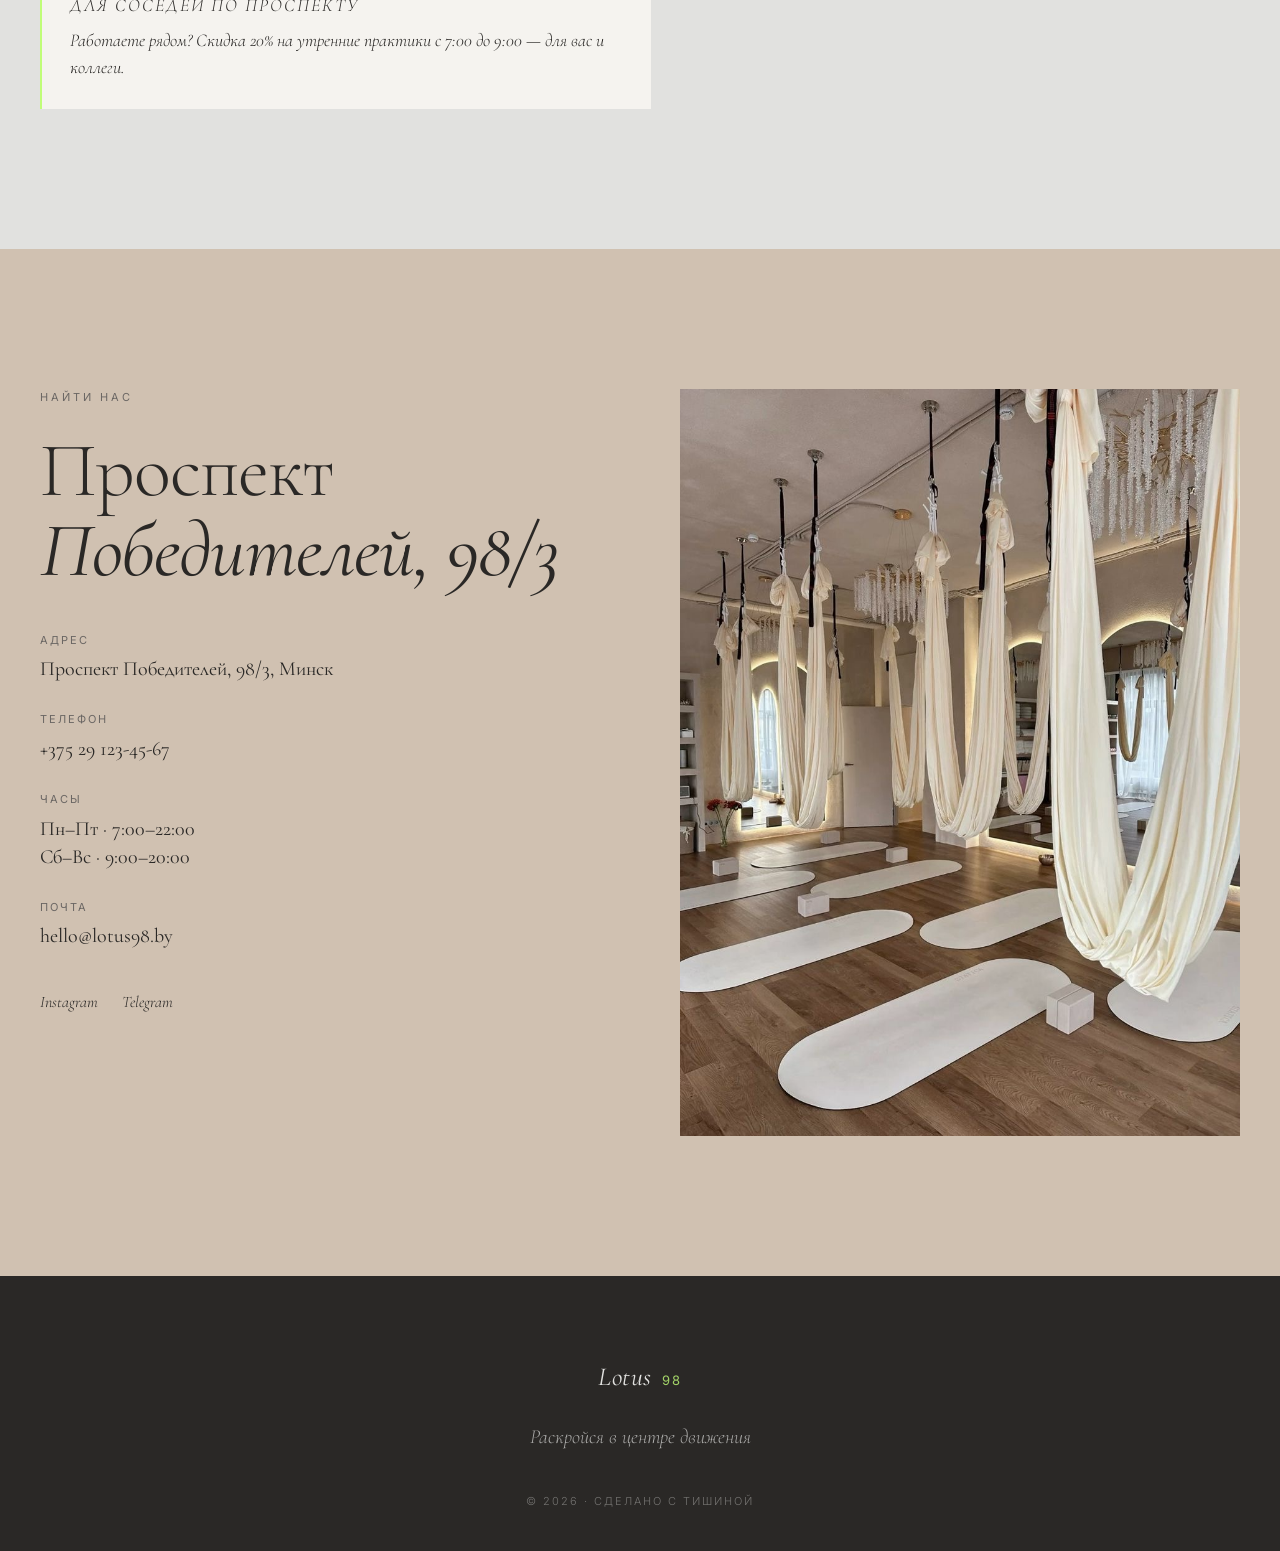
==== commit 98e605ea: "аааа" ====
--- a/index.html
+++ b/index.html
@@ -24,6 +24,7 @@
         <li><a href="teachers.html">Преподаватели</a></li>
         <li><a href="schedule.html">Расписание</a></li>
         <li><a href="practice.html">Практики</a></li>
+        <li><a href="#contact">Адрес</a></li>
     </ul>
     <a href="auth.html" class="nav-cta">Личный кабинет</a>
     <button class="nav-burger" aria-label="Меню">
@@ -35,10 +36,11 @@
   <div class="mobile-menu">
     <button class="mobile-close">×</button>
     <ul>
-      <li><a href="#philosophy">Философия</a></li>
-      <li><a href="#teachers">Преподаватели</a></li>
-      <li><a href="#practice">Практики</a></li>
-      <li><a href="#visit">Визит</a></li>
+      <li><a href="about.html">Философия</a></li>
+      <li><a href="teachers.html">Преподаватели</a></li>
+      <li><a href="schedule.html">Расписание</a></li>
+      <li><a href="practice.html">Практики</a></li>
+      <li><a href="#contact">Адрес</a></li>
     </ul>
   </div>
 
@@ -410,7 +412,7 @@
   </section>
 
   <!-- Контакты -->
-  <section class="contact">
+  <section class="contact" id="contact">
     <div class="container">
       <div class="contact-grid">
         <div class="contact-info">
--- a/css/style.css
+++ b/css/style.css
@@ -461,7 +461,7 @@
 
 .teacher-img {
   width: 100%;
-  height: 320px;
+  height: 520px;
   overflow: hidden;
 }
 
